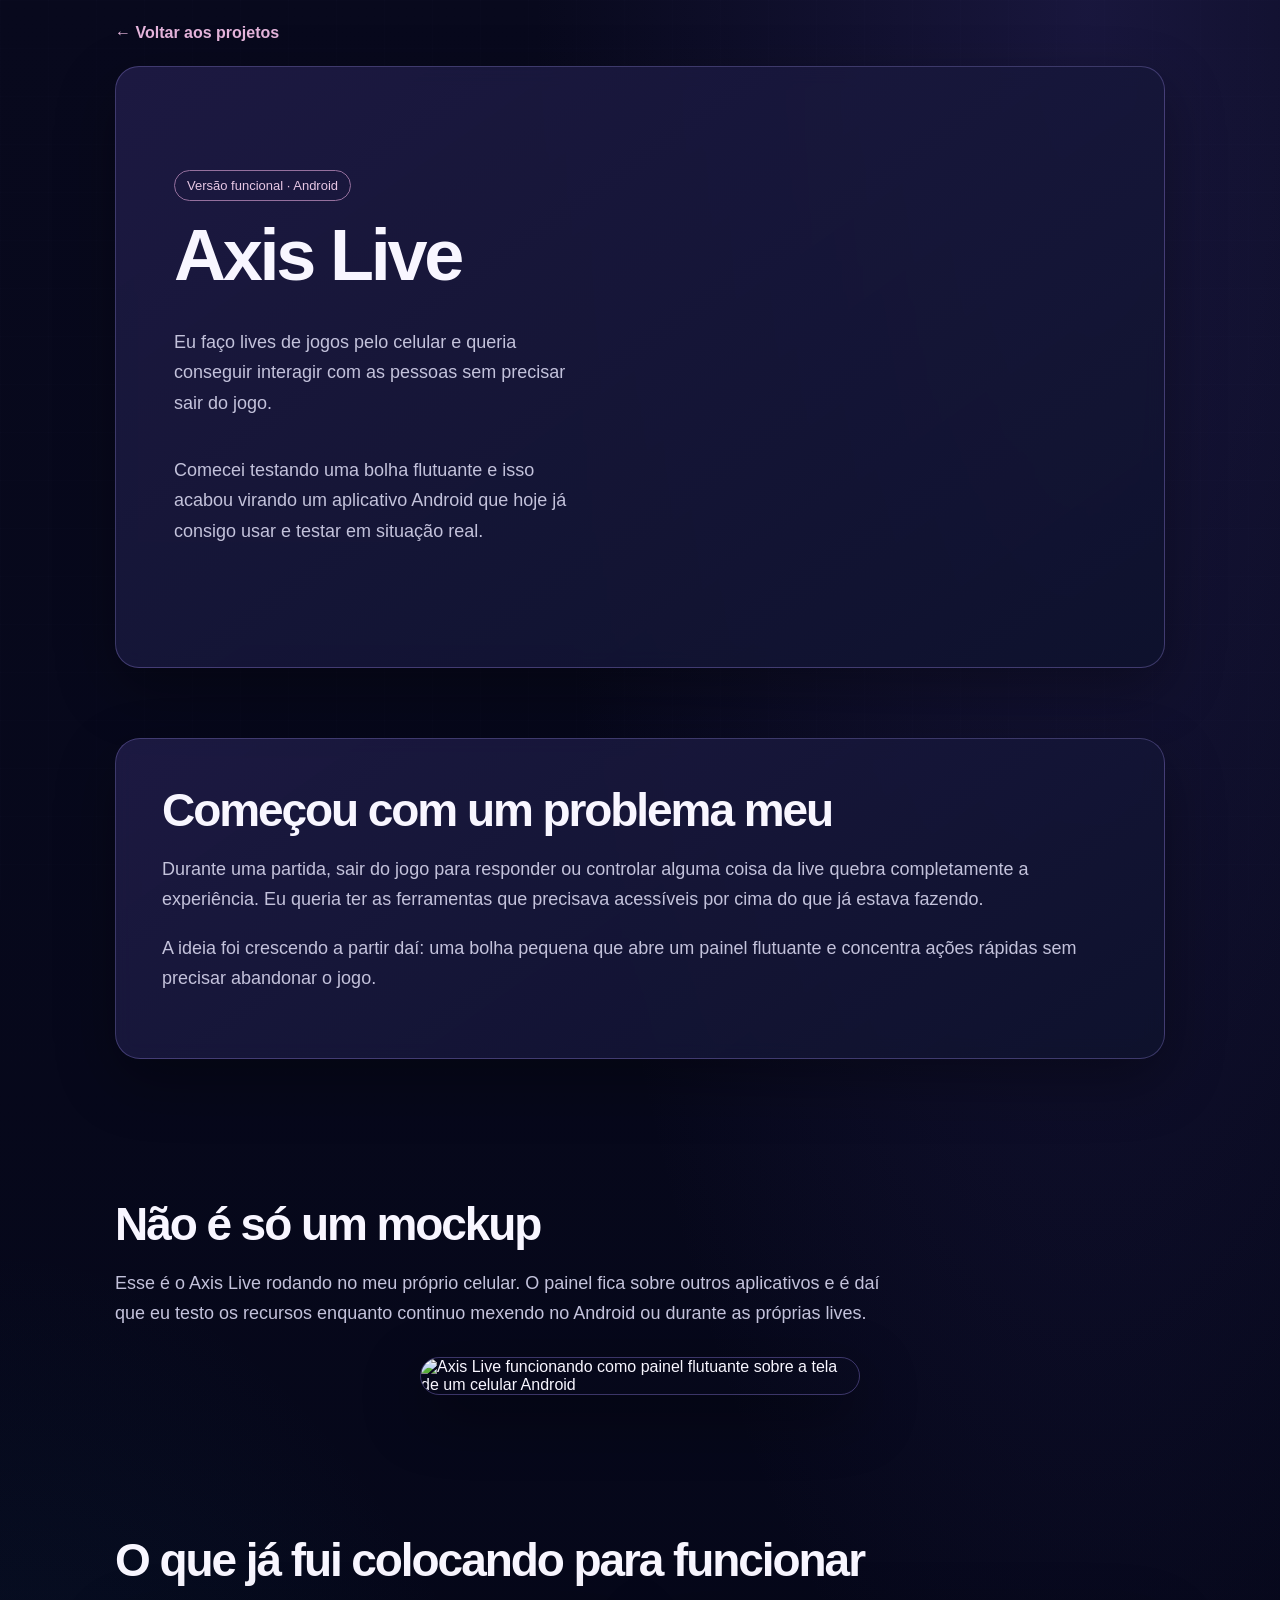
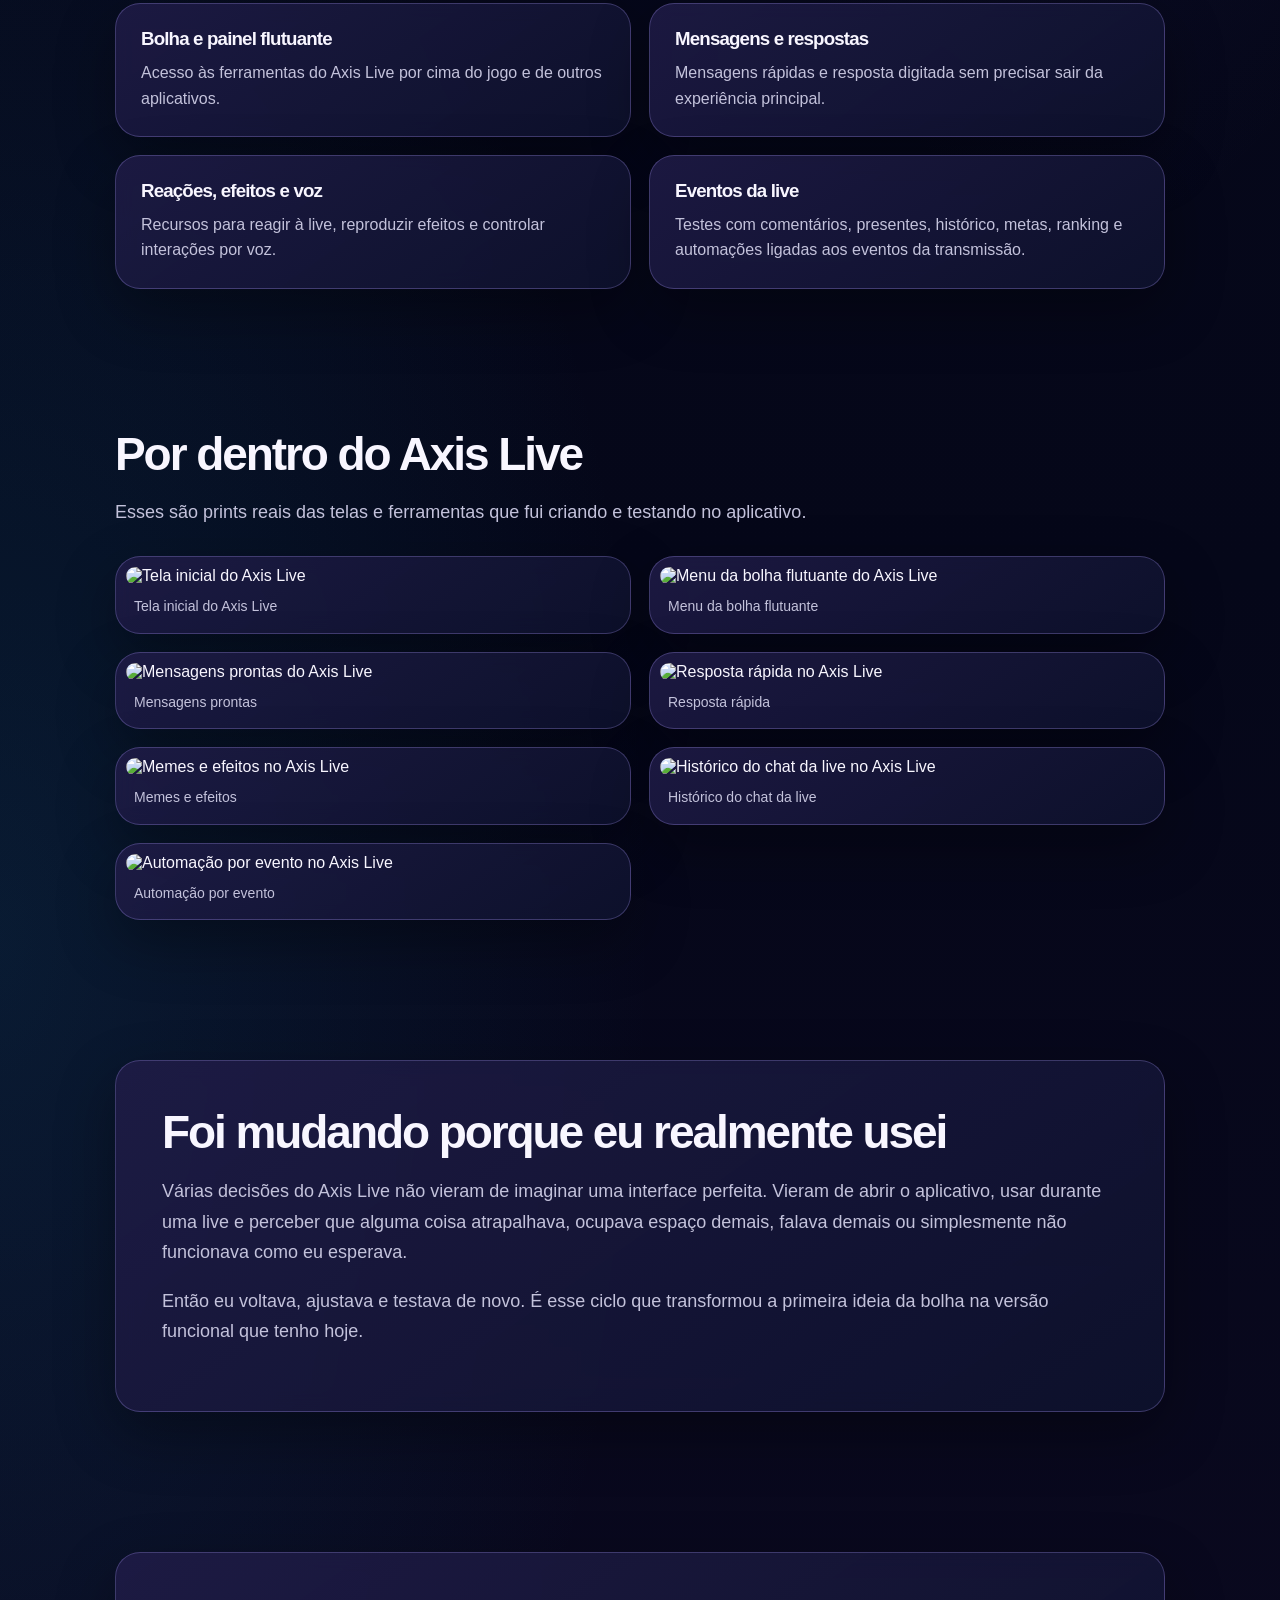
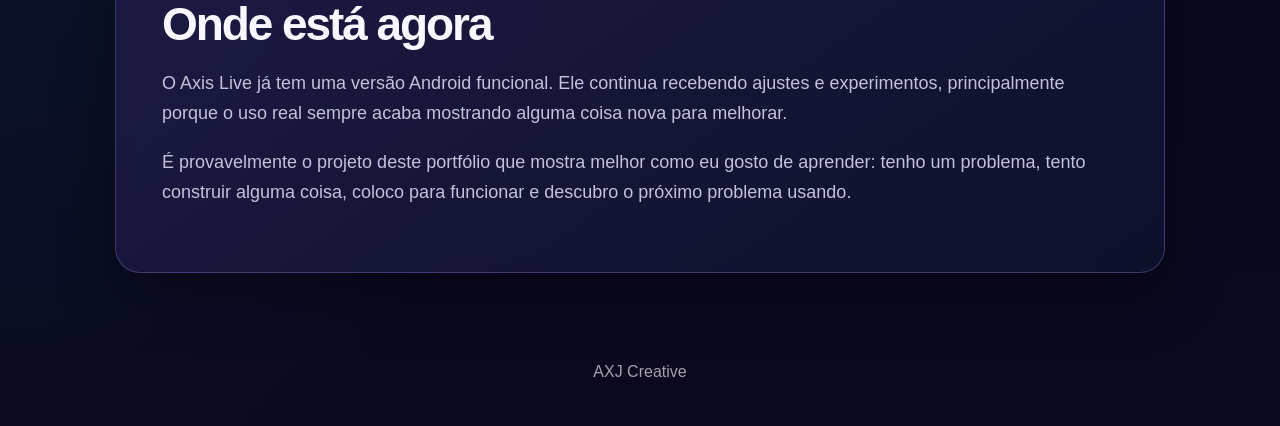
==== projetos/axis-live.html @ 14d9aae2 "Adicionar página interna de projeto com visual integrado ao portfólio" ====
<!doctype html>
<html lang="pt-BR"><head><meta charset="utf-8"><meta name="viewport" content="width=device-width,initial-scale=1">
<title>Axis Live | AXJ Creative</title>
<meta name="description" content="Case do Axis Live, aplicativo Android funcional criado e testado pela Ju durante suas próprias lives.">
<style>
:root{--bg:#0b0910;--card:rgba(74,64,79,.58);--line:rgba(151,128,160,.34);--accent:#d98ac8;--text:#fbf8ff;--muted:#c9c1cc}
*{box-sizing:border-box}html{scroll-behavior:smooth}body{margin:0;background:radial-gradient(circle at 10% 0,#6b537044,transparent 28%),radial-gradient(circle at 90% 45%,#51465f33,transparent 30%),var(--bg);color:var(--text);font-family:Arial,sans-serif}
.wrap{width:min(1050px,calc(100% - 28px));margin:auto}.back{display:inline-block;margin:24px 0;color:#e5b5dc;text-decoration:none;font-weight:700}.glass{background:linear-gradient(145deg,rgba(74,64,79,.58),rgba(34,29,39,.52));border:1px solid var(--line);border-radius:24px;backdrop-filter:blur(14px)}
.hero{display:grid;grid-template-columns:1fr 1fr;overflow:hidden}.hero-copy{padding:clamp(28px,5vw,58px);display:flex;flex-direction:column;justify-content:center}.hero-img{min-height:600px;background:url('https://axj.gmyll.com/assets/thumbaxi.png') center/cover no-repeat}.tag{width:max-content;border:1px solid #95709e;padding:7px 12px;border-radius:999px;color:#e7c7e5;font-size:13px}.hero h1{font-size:clamp(42px,7vw,72px);line-height:1;margin:18px 0}.hero p,.copy p{color:var(--muted);font-size:18px;line-height:1.7}.section{padding:70px 0}.section h2{font-size:clamp(30px,5vw,46px);margin:0 0 18px}.copy{padding:clamp(24px,5vw,46px)}.grid{display:grid;grid-template-columns:repeat(2,1fr);gap:18px}.mini{padding:25px}.mini h3{margin:0 0 10px}.mini p{margin:0;color:var(--muted);line-height:1.6}.proof{display:block;width:min(100%,440px);margin:28px auto 0;border-radius:22px;border:1px solid var(--line);box-shadow:0 20px 60px #0006}.gallery{display:grid;grid-template-columns:repeat(2,1fr);gap:18px;margin-top:28px}.shot{margin:0;overflow:hidden;padding:10px}.shot img{display:block;width:100%;height:auto;border-radius:16px}.shot figcaption{padding:12px 8px 6px;color:var(--muted);font-size:14px;line-height:1.4}.footer{text-align:center;color:#a99faa;padding:20px 0 45px}
@media(max-width:720px){.gallery{grid-template-columns:1fr}.hero{grid-template-columns:1fr}.hero-img{min-height:570px;order:-1;background-position:center top}.section{padding:48px 0}.grid{grid-template-columns:1fr}.hero-copy{padding:28px 23px}.hero p,.copy p{font-size:17px}}
</style><style>
/* AXJ Case pages — mesma linguagem visual do portfólio */
:root{--bg:#060819;--card:#151534e8;--line:#8c7cdb66;--accent:#b4a4ff;--vio:#8b8bff;--text:#f7f6ff;--muted:#c3c2db}
body{background:radial-gradient(ellipse at 85% 0%,#5144a93a,transparent 36%),radial-gradient(ellipse at 0% 70%,#146e9930,transparent 36%),linear-gradient(180deg,#08091d,#050719 60%,#0b0920);color:#f8f6ff;overflow-x:hidden}
body:before{content:"";position:fixed;inset:0;pointer-events:none;opacity:.17;background-image:linear-gradient(#b6b3ed13 1px,transparent 1px),linear-gradient(90deg,#b6b3ed13 1px,transparent 1px);background-size:48px 48px}
.glass{background:linear-gradient(145deg,#201c48d9,#0e122de8);border:1px solid #9687dd55;box-shadow:0 22px 60px #0005;backdrop-filter:blur(10px)}
h1,h2,h3{letter-spacing:-.045em;line-height:1.1}
h1{font-size:clamp(43px,7vw,85px)}
h2{font-size:clamp(30px,4.5vw,54px)}
a{transition:color .2s,transform .2s,border-color .2s}
a:hover{color:#9bdfff}
section{scroll-margin-top:85px}
.section{position:relative}
.section>.glass,.section .glass{border-radius:25px}
img{max-width:100%;height:auto}
@media(hover:hover){.section .glass{transition:transform .3s ease,border-color .3s ease,box-shadow .3s ease}.section .glass:hover{border-color:#b0a1ff88;box-shadow:0 22px 60px #6550c125}}
@media(max-width:760px){.section>.glass,.section .glass{border-radius:20px}h1{font-size:clamp(40px,11vw,60px)}}
@media(prefers-reduced-motion:reduce){*,*:before,*:after{animation:none!important;transition:none!important;scroll-behavior:auto!important}}
</style></head><body><main class="wrap">
<a class="back" href="../index.html#projetos">← Voltar aos projetos</a>
<section class="hero glass"><div class="hero-copy"><span class="tag">Versão funcional · Android</span><h1>Axis Live</h1><p>Eu faço lives de jogos pelo celular e queria conseguir interagir com as pessoas sem precisar sair do jogo.</p><p>Comecei testando uma bolha flutuante e isso acabou virando um aplicativo Android que hoje já consigo usar e testar em situação real.</p></div><div class="hero-img"></div></section>
<section class="section"><div class="copy glass"><h2>Começou com um problema meu</h2><p>Durante uma partida, sair do jogo para responder ou controlar alguma coisa da live quebra completamente a experiência. Eu queria ter as ferramentas que precisava acessíveis por cima do que já estava fazendo.</p><p>A ideia foi crescendo a partir daí: uma bolha pequena que abre um painel flutuante e concentra ações rápidas sem precisar abandonar o jogo.</p></div></section>
<section class="section"><h2>Não é só um mockup</h2><p style="color:var(--muted);font-size:18px;line-height:1.7;max-width:780px">Esse é o Axis Live rodando no meu próprio celular. O painel fica sobre outros aplicativos e é daí que eu testo os recursos enquanto continuo mexendo no Android ou durante as próprias lives.</p><img class="proof" src="https://axj.gmyll.com/assets/livebolha.png" alt="Axis Live funcionando como painel flutuante sobre a tela de um celular Android"></section>
<section class="section"><h2>O que já fui colocando para funcionar</h2><div class="grid">
<div class="mini glass"><h3>Bolha e painel flutuante</h3><p>Acesso às ferramentas do Axis Live por cima do jogo e de outros aplicativos.</p></div>
<div class="mini glass"><h3>Mensagens e respostas</h3><p>Mensagens rápidas e resposta digitada sem precisar sair da experiência principal.</p></div>
<div class="mini glass"><h3>Reações, efeitos e voz</h3><p>Recursos para reagir à live, reproduzir efeitos e controlar interações por voz.</p></div>
<div class="mini glass"><h3>Eventos da live</h3><p>Testes com comentários, presentes, histórico, metas, ranking e automações ligadas aos eventos da transmissão.</p></div>
</div></section>
<section class="section"><h2>Por dentro do Axis Live</h2><p style="color:var(--muted);font-size:18px;line-height:1.7;max-width:780px">Esses são prints reais das telas e ferramentas que fui criando e testando no aplicativo.</p><div class="gallery">
<figure class="shot glass"><img src="https://axj.gmyll.com/assets/telainiciallive.png" alt="Tela inicial do Axis Live"><figcaption>Tela inicial do Axis Live</figcaption></figure>
<figure class="shot glass"><img src="https://axj.gmyll.com/assets/menubolha.png" alt="Menu da bolha flutuante do Axis Live"><figcaption>Menu da bolha flutuante</figcaption></figure>
<figure class="shot glass"><img src="https://axj.gmyll.com/assets/mensagempronta.png" alt="Mensagens prontas do Axis Live"><figcaption>Mensagens prontas</figcaption></figure>
<figure class="shot glass"><img src="https://axj.gmyll.com/assets/respostarapida.png" alt="Resposta rápida no Axis Live"><figcaption>Resposta rápida</figcaption></figure>
<figure class="shot glass"><img src="https://axj.gmyll.com/assets/memesefeitos.png" alt="Memes e efeitos no Axis Live"><figcaption>Memes e efeitos</figcaption></figure>
<figure class="shot glass"><img src="https://axj.gmyll.com/assets/históricochatlive.png" alt="Histórico do chat da live no Axis Live"><figcaption>Histórico do chat da live</figcaption></figure>
<figure class="shot glass"><img src="https://axj.gmyll.com/assets/automacaoevento.png" alt="Automação por evento no Axis Live"><figcaption>Automação por evento</figcaption></figure>
</div></section>
<section class="section"><div class="copy glass"><h2>Foi mudando porque eu realmente usei</h2><p>Várias decisões do Axis Live não vieram de imaginar uma interface perfeita. Vieram de abrir o aplicativo, usar durante uma live e perceber que alguma coisa atrapalhava, ocupava espaço demais, falava demais ou simplesmente não funcionava como eu esperava.</p><p>Então eu voltava, ajustava e testava de novo. É esse ciclo que transformou a primeira ideia da bolha na versão funcional que tenho hoje.</p></div></section>
<section class="section"><div class="copy glass"><h2>Onde está agora</h2><p>O Axis Live já tem uma versão Android funcional. Ele continua recebendo ajustes e experimentos, principalmente porque o uso real sempre acaba mostrando alguma coisa nova para melhorar.</p><p>É provavelmente o projeto deste portfólio que mostra melhor como eu gosto de aprender: tenho um problema, tento construir alguma coisa, coloco para funcionar e descubro o próximo problema usando.</p></div></section>
<div class="footer">AXJ Creative</div></main></body></html>
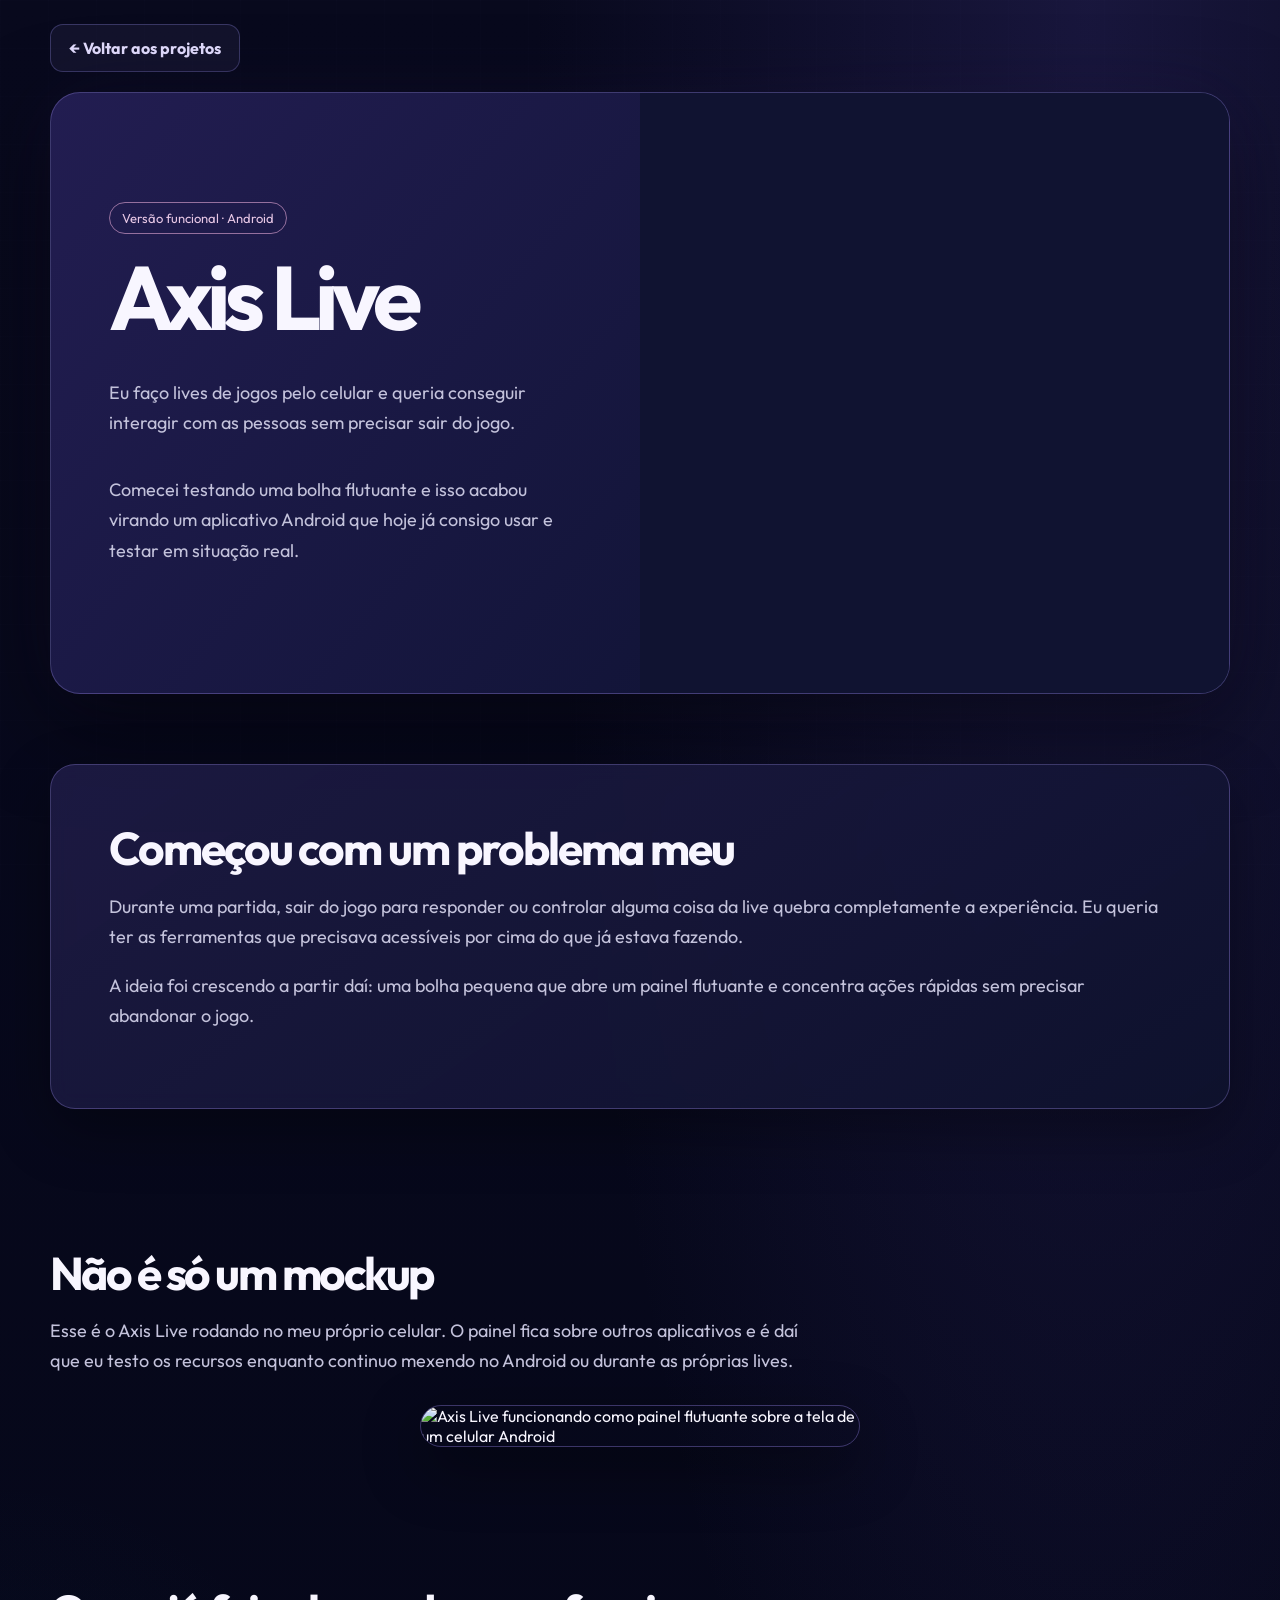
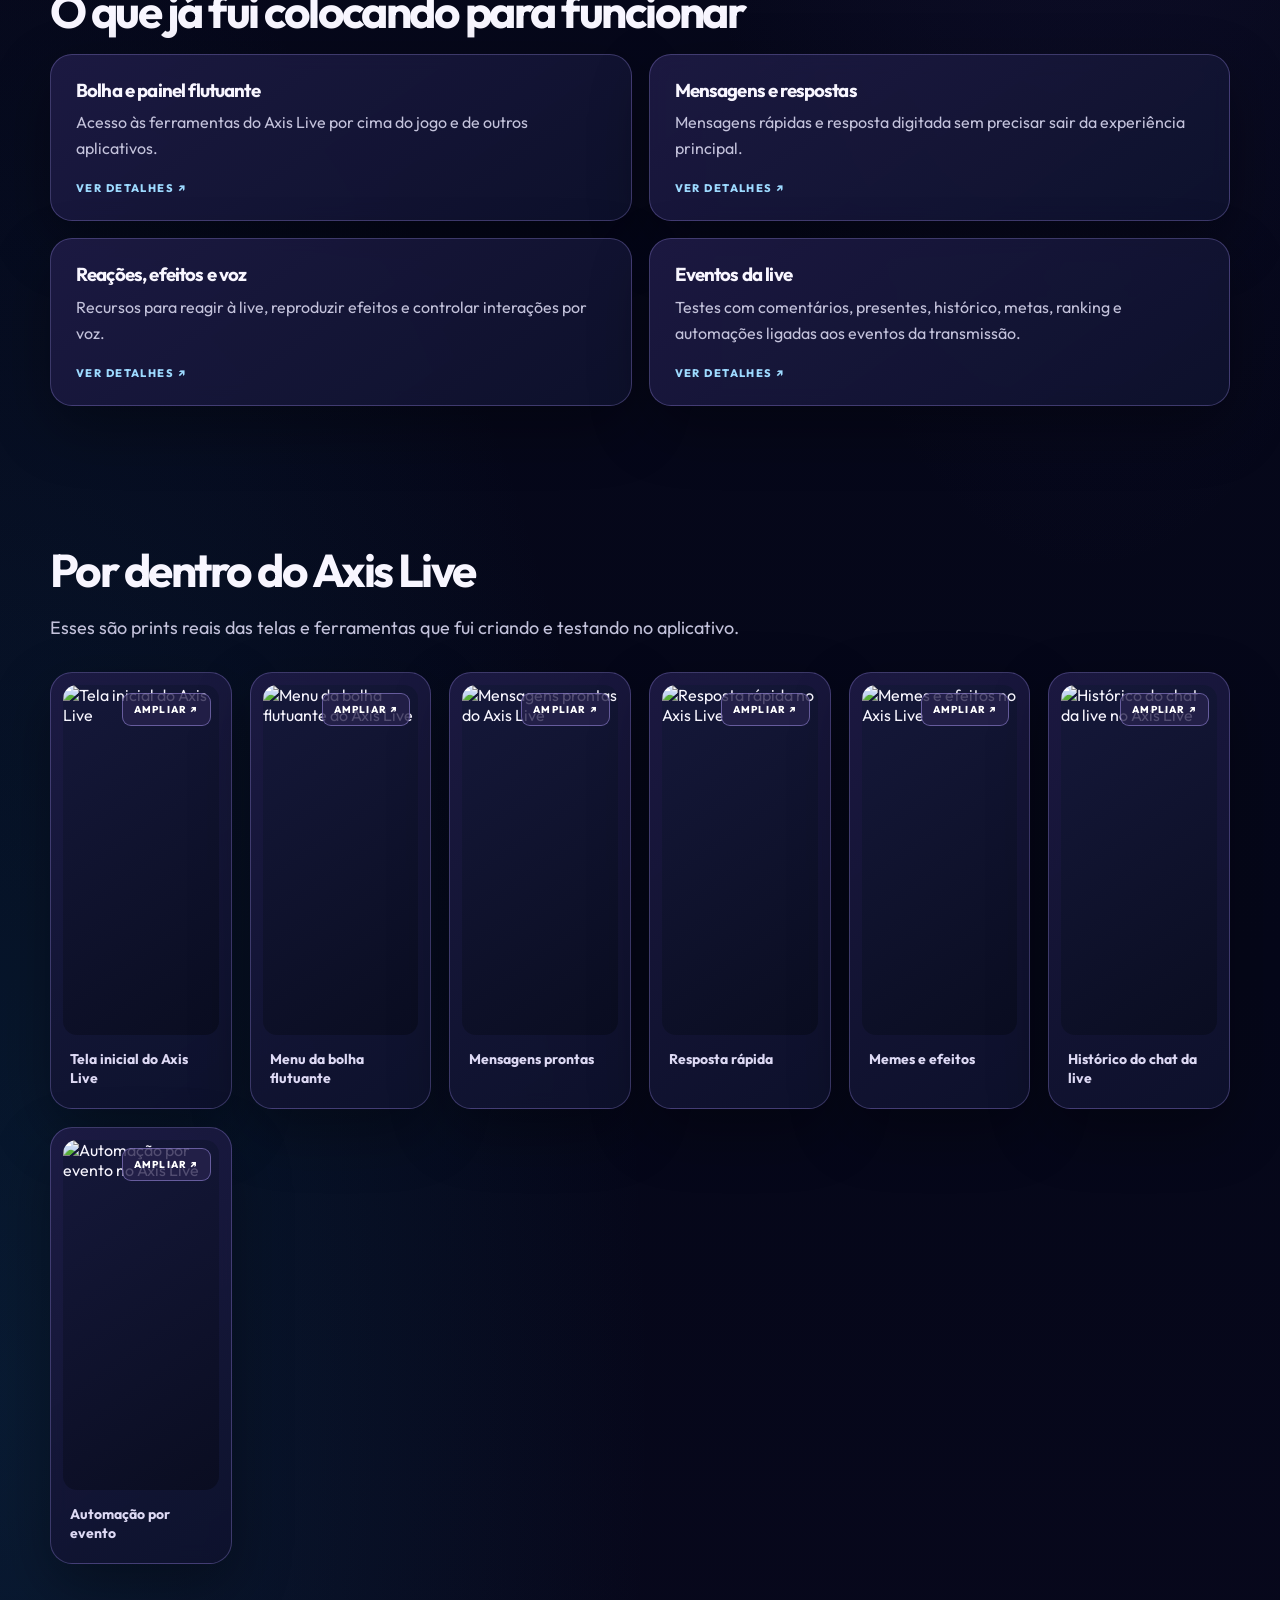
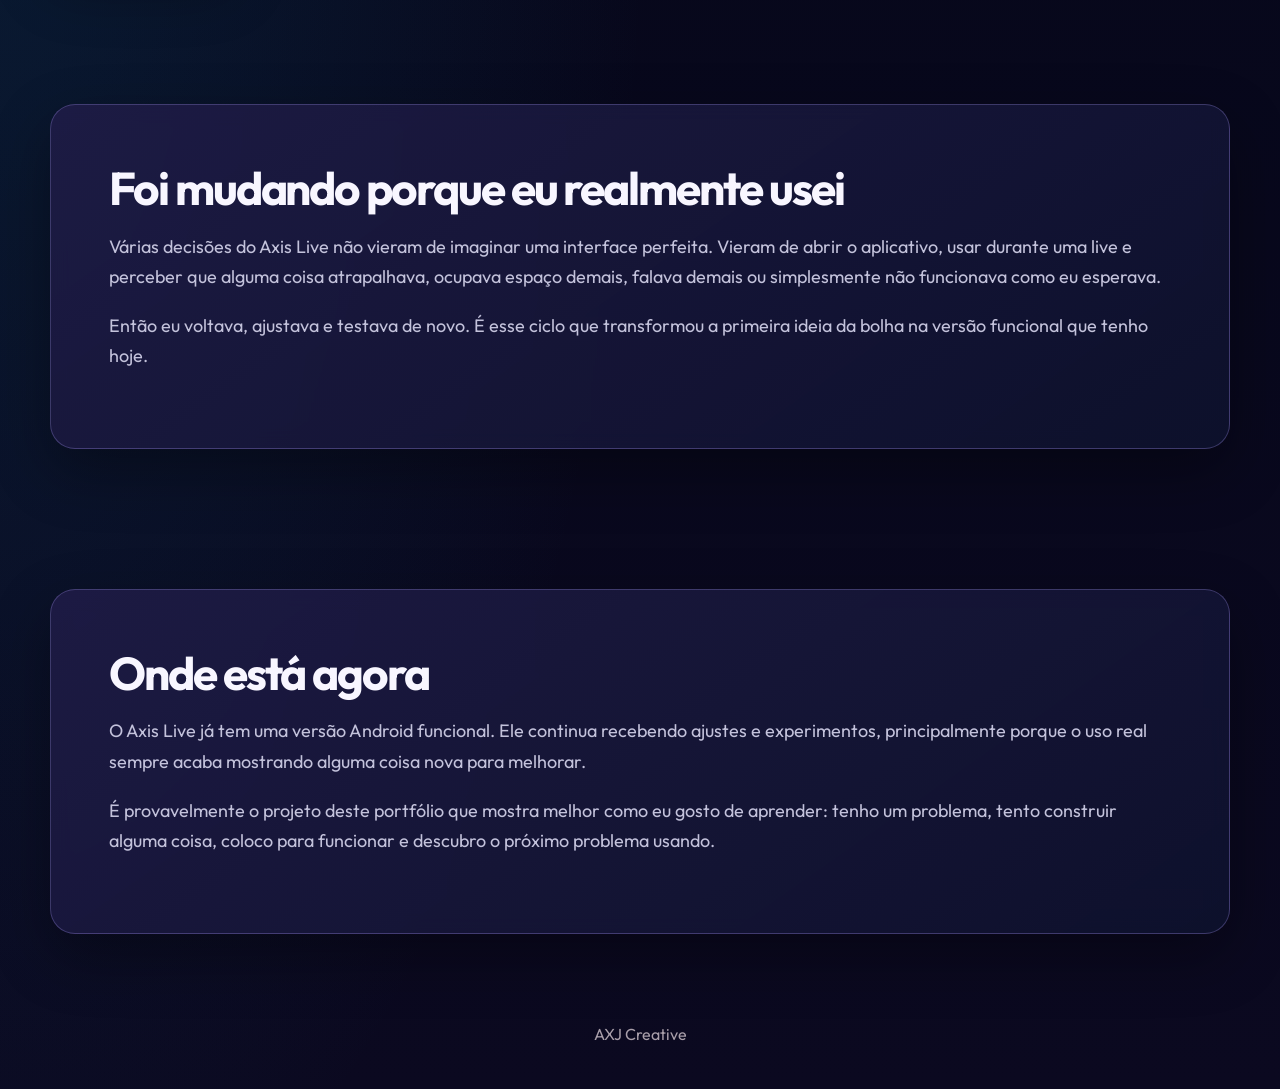
==== commit 91d7a7a0: "Galeria interativa com zoom, navegação por swipe e cards detalhados" ====
--- a/projetos/axis-live.html
+++ b/projetos/axis-live.html
@@ -26,6 +26,54 @@
 @media(hover:hover){.section .glass{transition:transform .3s ease,border-color .3s ease,box-shadow .3s ease}.section .glass:hover{border-color:#b0a1ff88;box-shadow:0 22px 60px #6550c125}}
 @media(max-width:760px){.section>.glass,.section .glass{border-radius:20px}h1{font-size:clamp(40px,11vw,60px)}}
 @media(prefers-reduced-motion:reduce){*,*:before,*:after{animation:none!important;transition:none!important;scroll-behavior:auto!important}}
+</style><link rel="preconnect" href="https://fonts.googleapis.com"><link rel="preconnect" href="https://fonts.gstatic.com" crossorigin><link href="https://fonts.googleapis.com/css2?family=Outfit:wght@400;500;600;700;800&display=swap" rel="stylesheet"><style>
+/* AXJ case experience — galeria cinematográfica e painéis exploráveis */
+body{font-family:Outfit,system-ui,sans-serif}
+.wrap{width:min(1180px,calc(100% - 32px))}
+.back{display:inline-flex;align-items:center;gap:10px;margin:24px 0 20px;padding:13px 18px;background:#a39bff12;border:1px solid #a39bff44;border-radius:13px;color:#e3ddff;text-decoration:none;font-weight:700}
+.back:hover{transform:translateX(-4px);color:#fff}
+.hero{border-radius:30px;overflow:hidden;box-shadow:0 30px 90px #0008,0 0 70px #6b54d015;background:linear-gradient(130deg,#221d51,#0a102c)}
+.hero h1{font-size:clamp(48px,7.5vw,90px);letter-spacing:-.065em;line-height:1}
+.hero-copy{position:relative;z-index:1}
+.hero-img{background-size:contain!important;background-position:center!important;background-repeat:no-repeat!important;background-color:#101331!important}
+.section{padding:70px 0}
+.section>h2{letter-spacing:-.055em;line-height:1.06}
+.copy{padding:clamp(28px,5vw,58px);border-radius:26px}
+.grid{gap:17px}
+.mini,.eco{position:relative;overflow:hidden;border-radius:22px!important;cursor:pointer;transition:transform .3s ease,border-color .3s ease,box-shadow .3s ease}
+.mini:hover,.eco:hover{transform:translateY(-5px);border-color:#b3a1ff!important;box-shadow:0 22px 55px #5a4fc42a}
+.mini:after,.eco:after{content:"VER DETALHES  ↗";display:block;margin-top:20px;font-size:11px;letter-spacing:.13em;font-weight:800;color:#9ddaff}
+.mini:focus-visible,.eco:focus-visible,.shot:focus-visible,.proof:focus-visible,.screen:focus-visible{outline:3px solid #9bdfff;outline-offset:4px}
+.gallery{display:grid;grid-template-columns:repeat(auto-fit,minmax(180px,1fr));gap:18px}
+.shot{position:relative;margin:0!important;padding:12px!important;overflow:hidden;cursor:zoom-in;border-radius:22px!important;transition:transform .35s ease,border-color .3s,box-shadow .3s}
+.shot:hover{transform:translateY(-7px);border-color:#b4a3ff!important;box-shadow:0 25px 55px #0007}
+.shot img{display:block;width:100%;height:clamp(230px,30vw,350px);object-fit:contain;background:linear-gradient(145deg,#15183a,#0a0d21);border-radius:14px;transition:transform .4s}
+.shot:hover img{transform:scale(1.035)}
+.shot figcaption{font-size:14px;font-weight:700;color:#ddd9f4;padding:15px 7px 7px}
+.shot:before{content:"AMPLIAR  ↗";position:absolute;z-index:2;right:20px;top:20px;font-size:10px;font-weight:800;letter-spacing:.12em;color:white;background:#28224dcb;border:1px solid #b4a3ff77;padding:9px 11px;border-radius:9px}
+.proof,.screen{cursor:zoom-in;max-width:100%;object-fit:contain;transition:filter .3s,transform .3s}
+.proof:hover,.screen:hover{filter:brightness(1.12)}
+.axj-viewer{position:fixed;inset:0;z-index:9999;background:#030515f2;backdrop-filter:blur(22px);display:none;align-items:center;justify-content:center;padding:70px 70px 80px}
+.axj-viewer.open{display:flex;animation:viewerIn .25s ease}
+.axj-viewer img{max-width:100%;max-height:calc(100dvh - 160px);object-fit:contain;border-radius:12px;box-shadow:0 20px 70px #000a}
+.axj-viewer .viewer-title{position:absolute;bottom:23px;left:80px;right:80px;text-align:center;color:#eeeaff;font-size:15px;font-weight:700}
+.axj-viewer button{position:absolute;border:1px solid #a69be577;background:#29244be8;color:white;border-radius:14px;min-width:44px;height:46px;font-size:24px;cursor:pointer}
+.axj-viewer button:hover{background:#4d4087}
+.viewer-close{right:22px;top:20px}.viewer-prev{left:18px;top:50%}.viewer-next{right:18px;top:50%}
+.viewer-count{position:absolute;top:32px;left:25px;color:#a7dfff;font-size:12px;letter-spacing:.16em;font-weight:800}
+.axj-info-modal{position:fixed;inset:0;z-index:9998;background:#030515d9;backdrop-filter:blur(18px);display:none;align-items:center;justify-content:center;padding:18px}
+.axj-info-modal.open{display:flex}
+.axj-info-panel{position:relative;width:min(620px,100%);padding:clamp(28px,5vw,55px);border:1px solid #ab9aee88;border-radius:28px;background:radial-gradient(circle at 100% 0%,#7258d43b,transparent 55%),linear-gradient(145deg,#211c49,#0a102b);box-shadow:0 40px 90px #000a}
+.axj-info-panel h2{font-size:clamp(30px,5vw,47px);margin:15px 40px 20px 0}
+.axj-info-panel p{font-size:18px;line-height:1.75;color:#d9d6ec}
+.axj-info-panel .eyebrow{font-size:11px;letter-spacing:.18em;color:#a5e0ff;font-weight:800}
+.axj-info-panel button{position:absolute;top:16px;right:16px;background:#32295f;color:white;border:1px solid #a79ae3;border-radius:50%;width:42px;height:42px;font-size:25px;cursor:pointer}
+.axj-progress{position:fixed;top:0;left:0;width:0;height:3px;z-index:9997;background:linear-gradient(90deg,#8478ff,#9ee6ff);box-shadow:0 0 12px #9bdfff}
+.axj-reveal{opacity:0;transform:translateY(25px);transition:opacity .65s ease,transform .65s ease}
+.axj-reveal.visible{opacity:1;transform:none}
+@keyframes viewerIn{from{opacity:0}to{opacity:1}}
+@media(max-width:760px){.wrap{width:calc(100% - 24px)}.section{padding:55px 0}.hero{border-radius:22px}.hero-img{min-height:260px!important;background-size:contain!important}.gallery{grid-template-columns:repeat(2,minmax(0,1fr));gap:10px}.shot{padding:8px!important;border-radius:16px!important}.shot img{height:220px}.shot figcaption{font-size:12px;padding:12px 5px 5px}.shot:before{top:13px;right:13px;font-size:9px;padding:7px}.axj-viewer{padding:65px 12px 90px}.axj-viewer img{max-height:calc(100dvh - 190px)}.viewer-prev{left:10px;top:auto;bottom:19px}.viewer-next{right:10px;top:auto;bottom:19px}.axj-viewer .viewer-title{bottom:30px;left:65px;right:65px;font-size:12px}.viewer-count{top:32px;left:15px}.axj-info-panel{border-radius:22px}}
+@media(prefers-reduced-motion:reduce){.axj-reveal{opacity:1;transform:none}.axj-viewer.open{animation:none}}
 </style></head><body><main class="wrap">
 <a class="back" href="../index.html#projetos">← Voltar aos projetos</a>
 <section class="hero glass"><div class="hero-copy"><span class="tag">Versão funcional · Android</span><h1>Axis Live</h1><p>Eu faço lives de jogos pelo celular e queria conseguir interagir com as pessoas sem precisar sair do jogo.</p><p>Comecei testando uma bolha flutuante e isso acabou virando um aplicativo Android que hoje já consigo usar e testar em situação real.</p></div><div class="hero-img"></div></section>
@@ -48,4 +96,25 @@
 </div></section>
 <section class="section"><div class="copy glass"><h2>Foi mudando porque eu realmente usei</h2><p>Várias decisões do Axis Live não vieram de imaginar uma interface perfeita. Vieram de abrir o aplicativo, usar durante uma live e perceber que alguma coisa atrapalhava, ocupava espaço demais, falava demais ou simplesmente não funcionava como eu esperava.</p><p>Então eu voltava, ajustava e testava de novo. É esse ciclo que transformou a primeira ideia da bolha na versão funcional que tenho hoje.</p></div></section>
 <section class="section"><div class="copy glass"><h2>Onde está agora</h2><p>O Axis Live já tem uma versão Android funcional. Ele continua recebendo ajustes e experimentos, principalmente porque o uso real sempre acaba mostrando alguma coisa nova para melhorar.</p><p>É provavelmente o projeto deste portfólio que mostra melhor como eu gosto de aprender: tenho um problema, tento construir alguma coisa, coloco para funcionar e descubro o próximo problema usando.</p></div></section>
-<div class="footer">AXJ Creative</div></main></body></html>+<div class="footer">AXJ Creative</div></main><script>
+(()=>{'use strict';
+const all=[...document.querySelectorAll('.gallery .shot img,.proof,.screen')];
+const viewer=document.createElement('div');viewer.className='axj-viewer';viewer.setAttribute('role','dialog');viewer.setAttribute('aria-modal','true');viewer.setAttribute('aria-label','Visualizador de imagens do projeto');viewer.innerHTML='<span class="viewer-count"></span><button class="viewer-close" type="button" aria-label="Fechar imagem">×</button><button class="viewer-prev" type="button" aria-label="Imagem anterior">‹</button><img alt=""><button class="viewer-next" type="button" aria-label="Próxima imagem">›</button><div class="viewer-title"></div>';document.body.appendChild(viewer);
+let current=0,focusBack=null,locked=false;const img=viewer.querySelector('img');
+function lock(){if(!locked){document.body.style.overflow='hidden';locked=true}}
+function unlock(){document.body.style.overflow='';locked=false}
+function show(i){current=(i+all.length)%all.length;const el=all[current];img.src=el.currentSrc||el.src;img.alt=el.alt||'';viewer.querySelector('.viewer-title').textContent=el.closest('figure')?.querySelector('figcaption')?.textContent||el.alt||'Imagem do projeto';viewer.querySelector('.viewer-count').textContent=String(current+1).padStart(2,'0')+' / '+String(all.length).padStart(2,'0')}
+function open(i){focusBack=document.activeElement;show(i);viewer.classList.add('open');lock();viewer.querySelector('.viewer-close').focus()}
+function close(){viewer.classList.remove('open');unlock();focusBack?.focus()}
+all.forEach((el,i)=>{const target=el.closest('.shot')||el;target.tabIndex=0;target.setAttribute('role','button');target.setAttribute('aria-label','Ampliar: '+(el.alt||'imagem'));target.addEventListener('click',()=>open(i));target.addEventListener('keydown',e=>{if(e.key==='Enter'||e.key===' '){e.preventDefault();open(i)}})});
+viewer.querySelector('.viewer-close').onclick=close;viewer.querySelector('.viewer-prev').onclick=()=>show(current-1);viewer.querySelector('.viewer-next').onclick=()=>show(current+1);viewer.addEventListener('click',e=>{if(e.target===viewer)close()});
+let touchStart=0;viewer.addEventListener('touchstart',e=>{touchStart=e.changedTouches[0].clientX},{passive:true});viewer.addEventListener('touchend',e=>{const d=e.changedTouches[0].clientX-touchStart;if(Math.abs(d)>55)show(current+(d<0?1:-1))},{passive:true});
+const cards=[...document.querySelectorAll('.mini,.eco')];const info=document.createElement('div');info.className='axj-info-modal';info.setAttribute('role','dialog');info.setAttribute('aria-modal','true');info.innerHTML='<div class="axj-info-panel"><button type="button" aria-label="Fechar detalhes">×</button><div class="eyebrow">POR DENTRO DO PROJETO</div><h2 id="infoTitle"></h2><div id="infoText"></div></div>';document.body.appendChild(info);
+function closeInfo(){info.classList.remove('open');unlock();focusBack?.focus()}
+cards.forEach(card=>{card.tabIndex=0;card.setAttribute('role','button');const activate=()=>{focusBack=document.activeElement;info.querySelector('#infoTitle').textContent=card.querySelector('h3,strong')?.textContent||'Detalhes';const clone=card.cloneNode(true);clone.querySelector('h3,strong')?.remove();info.querySelector('#infoText').replaceChildren(...[...clone.childNodes].map(n=>n.cloneNode(true)));info.classList.add('open');lock();info.querySelector('button').focus()};card.addEventListener('click',activate);card.addEventListener('keydown',e=>{if(e.key==='Enter'||e.key===' '){e.preventDefault();activate()}})});
+info.querySelector('button').onclick=closeInfo;info.addEventListener('click',e=>{if(e.target===info)closeInfo()});
+document.addEventListener('keydown',e=>{if(e.key==='Escape'){if(viewer.classList.contains('open'))close();else if(info.classList.contains('open'))closeInfo()}else if(viewer.classList.contains('open')){if(e.key==='ArrowLeft')show(current-1);if(e.key==='ArrowRight')show(current+1);if(e.key==='Tab'){const buttons=[...viewer.querySelectorAll('button')];const index=buttons.indexOf(document.activeElement);if(index>=0){e.preventDefault();buttons[(index+(e.shiftKey?-1:1)+buttons.length)%buttons.length].focus()}}}else if(info.classList.contains('open')&&e.key==='Tab'){e.preventDefault();info.querySelector('button').focus()}});
+const bar=document.createElement('div');bar.className='axj-progress';document.body.appendChild(bar);let raf=false;function progress(){const h=document.documentElement.scrollHeight-innerHeight;bar.style.width=(h>0?Math.min(100,scrollY/h*100):0)+'%';raf=false}addEventListener('scroll',()=>{if(!raf){raf=true;requestAnimationFrame(progress)}},{passive:true});addEventListener('resize',progress);progress();
+if('IntersectionObserver'in window&&!matchMedia('(prefers-reduced-motion:reduce)').matches){const observer=new IntersectionObserver(entries=>entries.forEach(e=>{if(e.isIntersecting){e.target.classList.add('visible');observer.unobserve(e.target)}}),{threshold:.05,rootMargin:'0px 0px 50px 0px'});document.querySelectorAll('.section').forEach(s=>{s.classList.add('axj-reveal');observer.observe(s)})}
+})();
+</script></body></html>
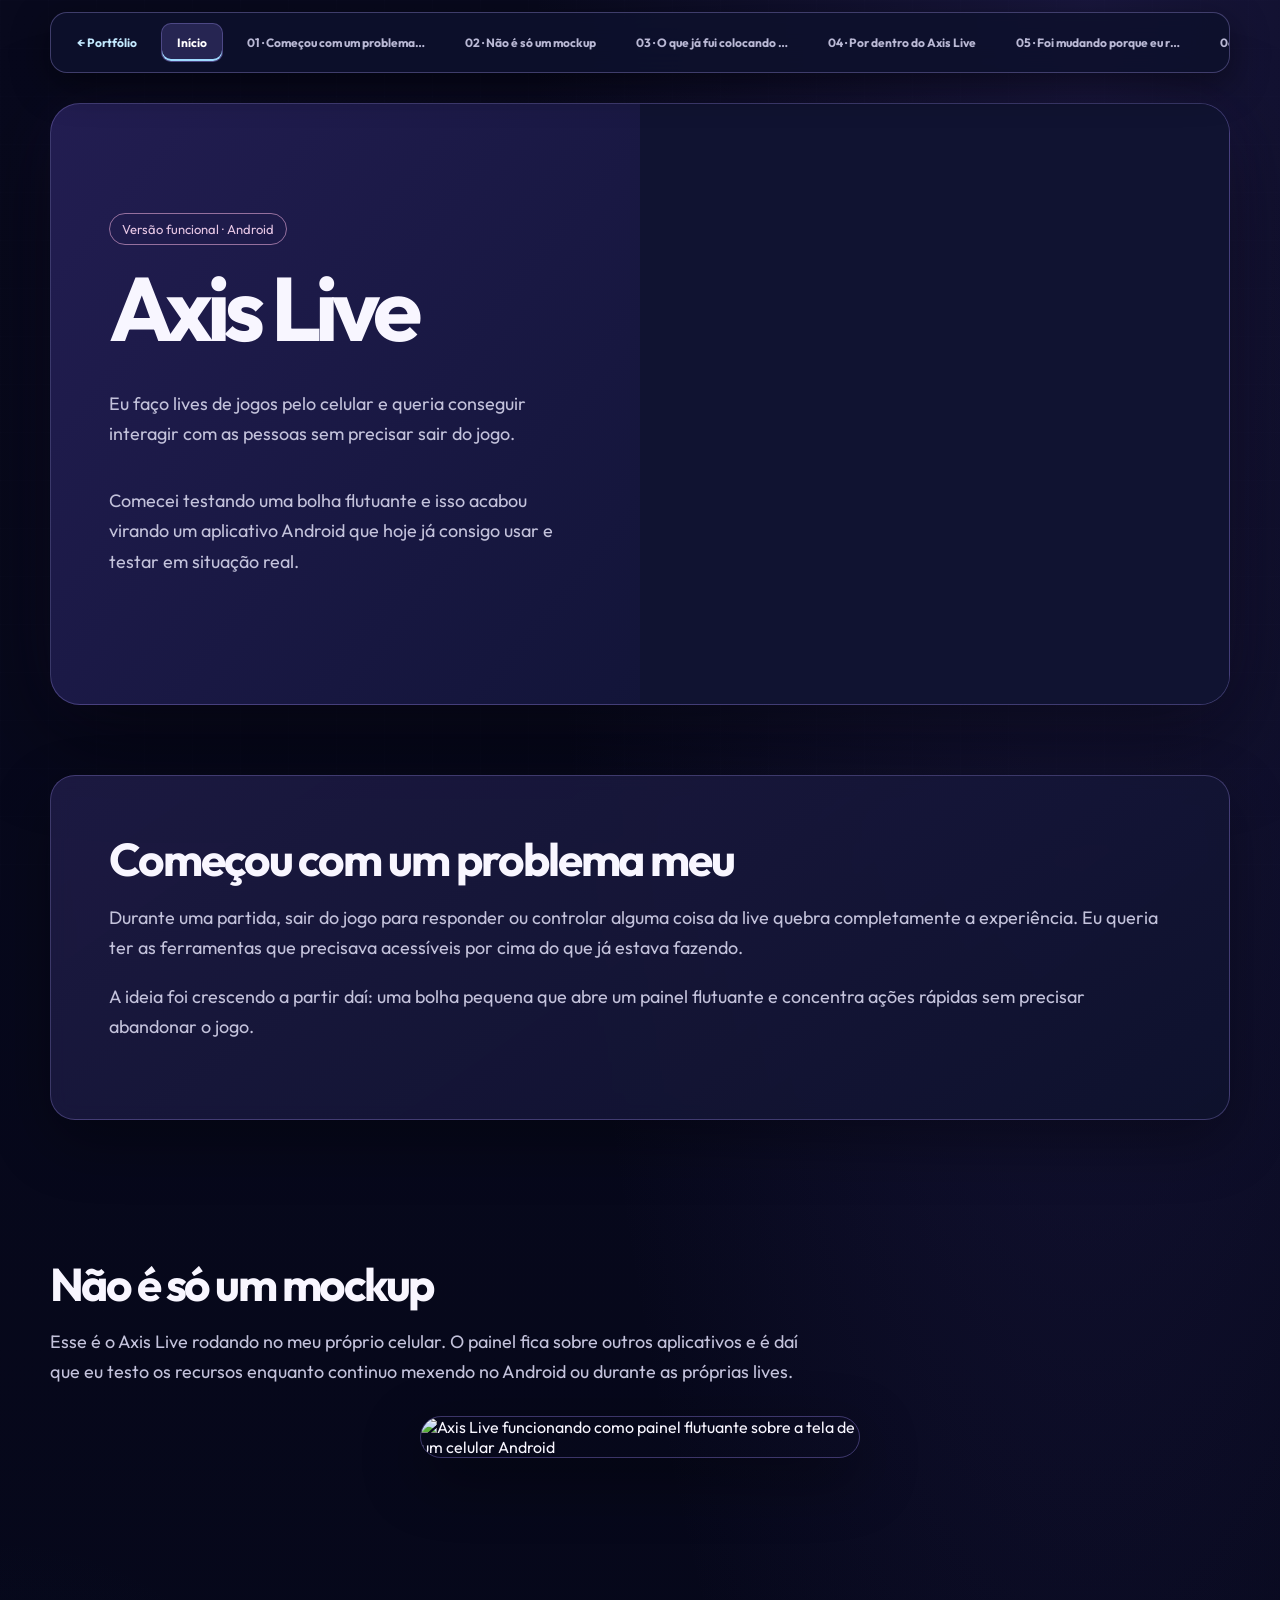
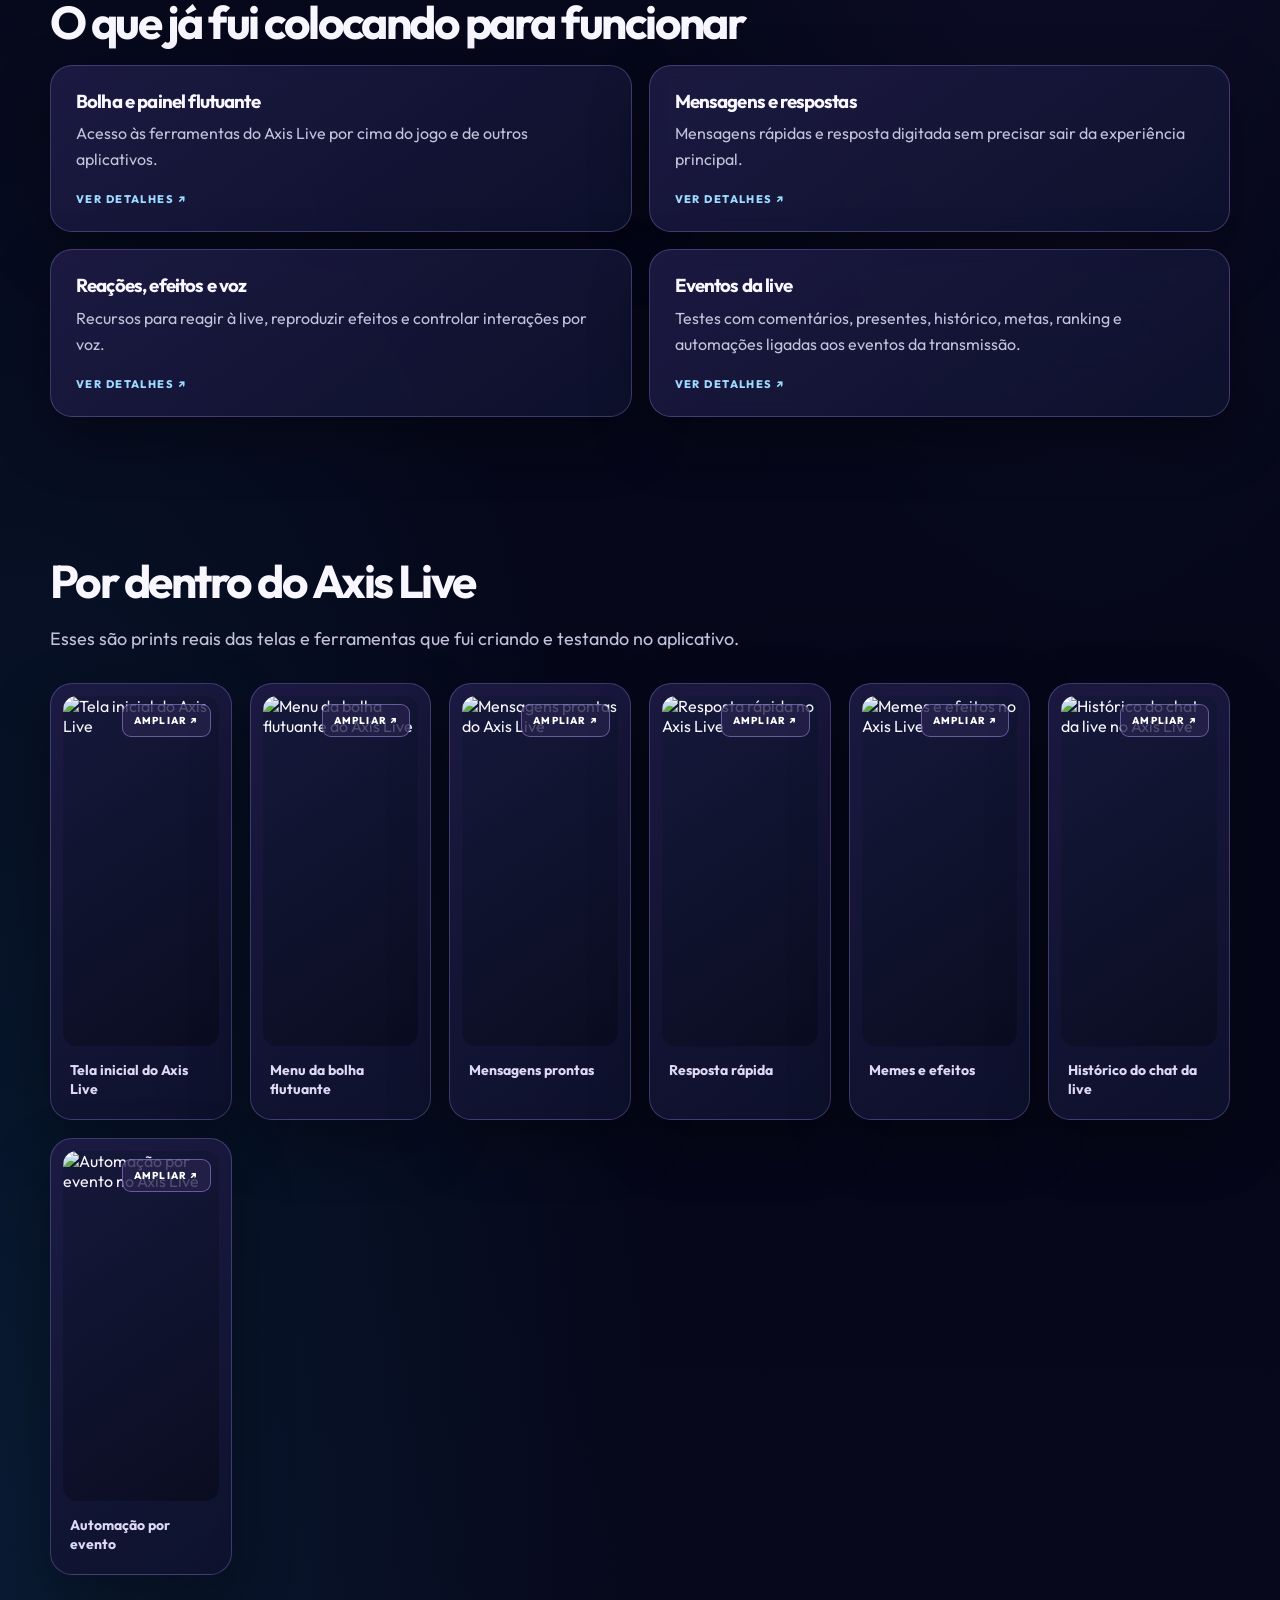
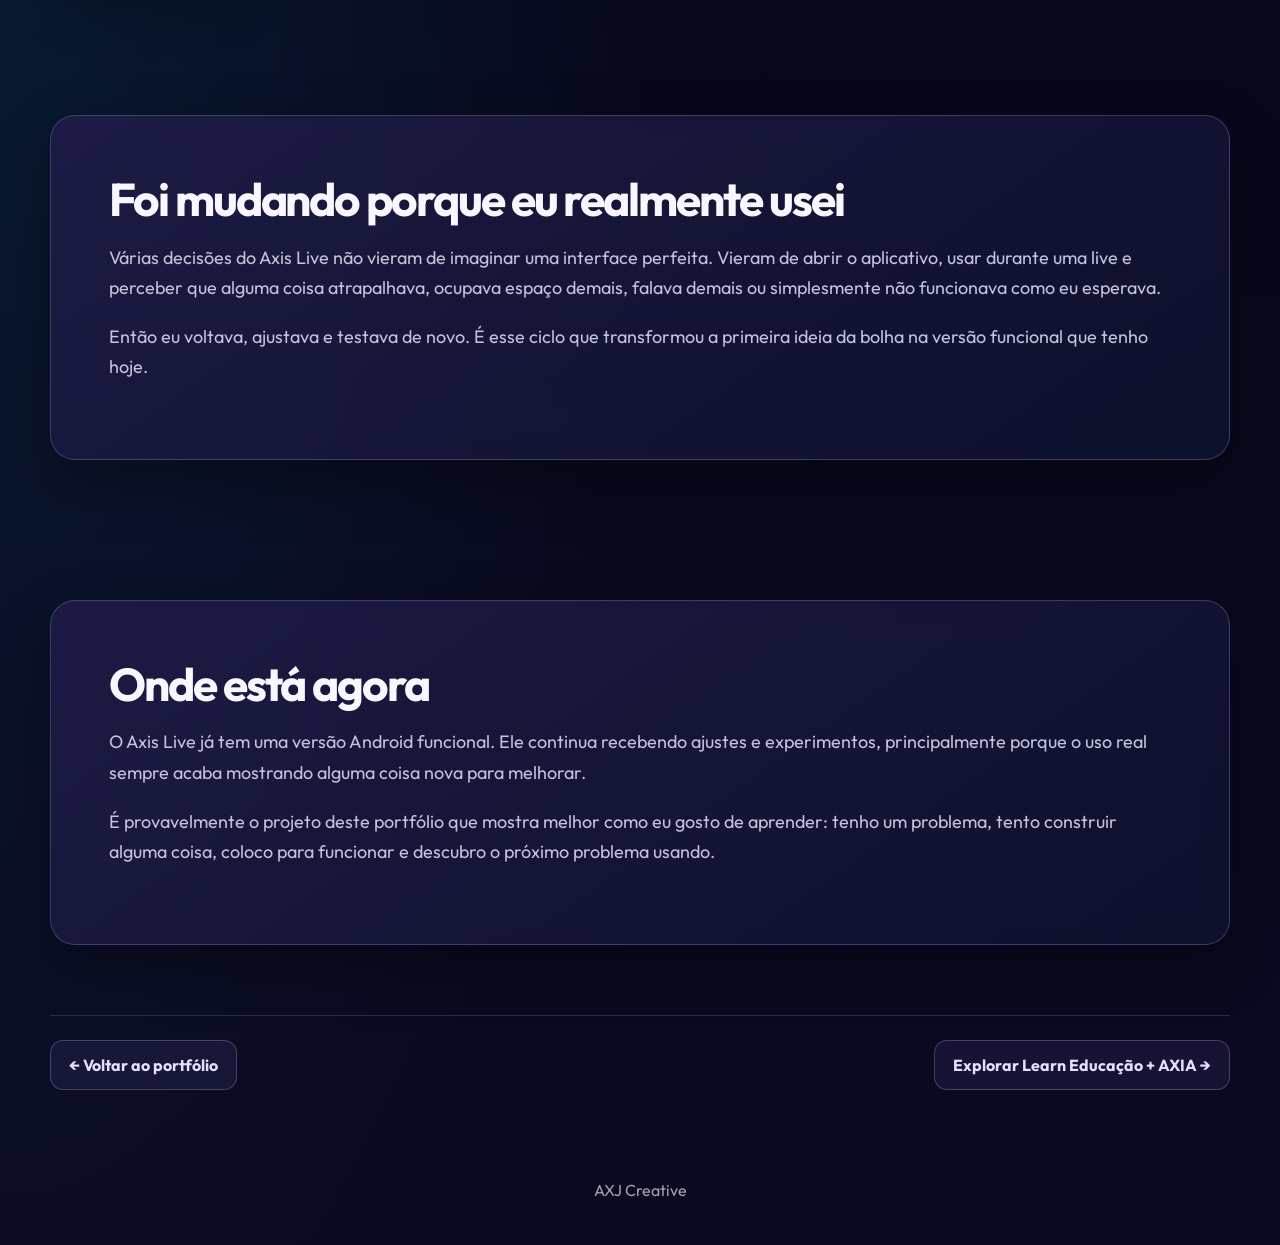
==== commit d71ac672: "Restaurar navegação de capítulos e exploração entre projetos" ====
--- a/projetos/axis-live.html
+++ b/projetos/axis-live.html
@@ -74,18 +74,34 @@
 @keyframes viewerIn{from{opacity:0}to{opacity:1}}
 @media(max-width:760px){.wrap{width:calc(100% - 24px)}.section{padding:55px 0}.hero{border-radius:22px}.hero-img{min-height:260px!important;background-size:contain!important}.gallery{grid-template-columns:repeat(2,minmax(0,1fr));gap:10px}.shot{padding:8px!important;border-radius:16px!important}.shot img{height:220px}.shot figcaption{font-size:12px;padding:12px 5px 5px}.shot:before{top:13px;right:13px;font-size:9px;padding:7px}.axj-viewer{padding:65px 12px 90px}.axj-viewer img{max-height:calc(100dvh - 190px)}.viewer-prev{left:10px;top:auto;bottom:19px}.viewer-next{right:10px;top:auto;bottom:19px}.axj-viewer .viewer-title{bottom:30px;left:65px;right:65px;font-size:12px}.viewer-count{top:32px;left:15px}.axj-info-panel{border-radius:22px}}
 @media(prefers-reduced-motion:reduce){.axj-reveal{opacity:1;transform:none}.axj-viewer.open{animation:none}}
-</style></head><body><main class="wrap">
-<a class="back" href="../index.html#projetos">← Voltar aos projetos</a>
-<section class="hero glass"><div class="hero-copy"><span class="tag">Versão funcional · Android</span><h1>Axis Live</h1><p>Eu faço lives de jogos pelo celular e queria conseguir interagir com as pessoas sem precisar sair do jogo.</p><p>Comecei testando uma bolha flutuante e isso acabou virando um aplicativo Android que hoje já consigo usar e testar em situação real.</p></div><div class="hero-img"></div></section>
-<section class="section"><div class="copy glass"><h2>Começou com um problema meu</h2><p>Durante uma partida, sair do jogo para responder ou controlar alguma coisa da live quebra completamente a experiência. Eu queria ter as ferramentas que precisava acessíveis por cima do que já estava fazendo.</p><p>A ideia foi crescendo a partir daí: uma bolha pequena que abre um painel flutuante e concentra ações rápidas sem precisar abandonar o jogo.</p></div></section>
-<section class="section"><h2>Não é só um mockup</h2><p style="color:var(--muted);font-size:18px;line-height:1.7;max-width:780px">Esse é o Axis Live rodando no meu próprio celular. O painel fica sobre outros aplicativos e é daí que eu testo os recursos enquanto continuo mexendo no Android ou durante as próprias lives.</p><img class="proof" src="https://axj.gmyll.com/assets/livebolha.png" alt="Axis Live funcionando como painel flutuante sobre a tela de um celular Android"></section>
-<section class="section"><h2>O que já fui colocando para funcionar</h2><div class="grid">
+</style><style>
+/* Project navigation — chapter-based case study */
+.case-nav{position:sticky;top:10px;z-index:40;display:flex;align-items:center;gap:8px;padding:10px;margin:12px 0 30px;overflow-x:auto;scrollbar-width:none;background:#0e112de8;border:1px solid #8c82cb66;border-radius:17px;backdrop-filter:blur(18px);box-shadow:0 12px 38px #0007}
+.case-nav::-webkit-scrollbar{display:none}
+.case-nav a{white-space:nowrap;flex-shrink:0;text-decoration:none;font-size:12px;font-weight:700;color:#b9b8d4;padding:11px 15px;border-radius:10px;border:1px solid transparent;transition:background .2s,color .2s}
+.case-nav a:hover,.case-nav a.active{color:#fff;background:#7362c344;border-color:#9d8fe955}
+.case-nav a.active{box-shadow:inset 0 -2px #9fdaff}
+.case-nav .case-home{color:#c3e9ff;margin-right:auto}
+.case-section-num{font-size:11px;letter-spacing:.16em;font-weight:800;color:#8bdcff;display:block;margin-bottom:12px}
+.case-bottom-nav{display:flex;justify-content:space-between;align-items:center;gap:12px;padding:24px 0 70px;border-top:1px solid #8c82cb44}
+.case-bottom-nav a{color:#e4dfff;text-decoration:none;padding:14px 18px;border:1px solid #a395d455;border-radius:13px;background:#8b7bea18;font-weight:700}
+.case-bottom-nav a:hover{background:#8b7bea33}
+.case-hero-label{display:block;font-size:11px;font-weight:800;letter-spacing:.18em;color:#9ddfff;margin-bottom:12px}
+.case-hero-meta{display:flex;flex-wrap:wrap;gap:9px;margin-top:24px}
+.case-hero-meta span{font-size:11px;padding:9px 12px;border:1px solid #b1a1ff55;border-radius:99px;color:#d8d0ff}
+@media(max-width:760px){.case-nav{top:6px;margin:10px -2px 20px;padding:7px;border-radius:13px}.case-nav a{padding:10px 12px;font-size:11px}.case-bottom-nav{flex-direction:column;align-items:stretch}.case-bottom-nav a{text-align:center}}
+</style></head><body><main class="wrap" id="topo">
+<nav class="case-nav" aria-label="Navegação do projeto"><a class="case-home" href="../index.html#projetos">← Portfólio</a><a href="#topo" class="active">Início</a><a href="#capitulo-1">01 · Começou com um problema…</a><a href="#capitulo-2">02 · Não é só um mockup</a><a href="#capitulo-3">03 · O que já fui colocando …</a><a href="#capitulo-4">04 · Por dentro do Axis Live</a><a href="#capitulo-5">05 · Foi mudando porque eu r…</a><a href="#capitulo-6">06 · Onde está agora</a></nav>
+<section class="hero glass"><span style="display:none">Projeto</span><div class="hero-copy"><span class="tag">Versão funcional · Android</span><h1>Axis Live</h1><p>Eu faço lives de jogos pelo celular e queria conseguir interagir com as pessoas sem precisar sair do jogo.</p><p>Comecei testando uma bolha flutuante e isso acabou virando um aplicativo Android que hoje já consigo usar e testar em situação real.</p></div><div class="hero-img"></div></section>
+<section class="section" id="capitulo-1"><div class="copy glass"><h2>Começou com um problema meu</h2><p>Durante uma partida, sair do jogo para responder ou controlar alguma coisa da live quebra completamente a experiência. Eu queria ter as ferramentas que precisava acessíveis por cima do que já estava fazendo.</p><p>A ideia foi crescendo a partir daí: uma bolha pequena que abre um painel flutuante e concentra ações rápidas sem precisar abandonar o jogo.</p></div></section>
+<section class="section" id="capitulo-2"><h2>Não é só um mockup</h2><p style="color:var(--muted);font-size:18px;line-height:1.7;max-width:780px">Esse é o Axis Live rodando no meu próprio celular. O painel fica sobre outros aplicativos e é daí que eu testo os recursos enquanto continuo mexendo no Android ou durante as próprias lives.</p><img class="proof" src="https://axj.gmyll.com/assets/livebolha.png" alt="Axis Live funcionando como painel flutuante sobre a tela de um celular Android"></section>
+<section class="section" id="capitulo-3"><h2>O que já fui colocando para funcionar</h2><div class="grid">
 <div class="mini glass"><h3>Bolha e painel flutuante</h3><p>Acesso às ferramentas do Axis Live por cima do jogo e de outros aplicativos.</p></div>
 <div class="mini glass"><h3>Mensagens e respostas</h3><p>Mensagens rápidas e resposta digitada sem precisar sair da experiência principal.</p></div>
 <div class="mini glass"><h3>Reações, efeitos e voz</h3><p>Recursos para reagir à live, reproduzir efeitos e controlar interações por voz.</p></div>
 <div class="mini glass"><h3>Eventos da live</h3><p>Testes com comentários, presentes, histórico, metas, ranking e automações ligadas aos eventos da transmissão.</p></div>
 </div></section>
-<section class="section"><h2>Por dentro do Axis Live</h2><p style="color:var(--muted);font-size:18px;line-height:1.7;max-width:780px">Esses são prints reais das telas e ferramentas que fui criando e testando no aplicativo.</p><div class="gallery">
+<section class="section" id="capitulo-4"><h2>Por dentro do Axis Live</h2><p style="color:var(--muted);font-size:18px;line-height:1.7;max-width:780px">Esses são prints reais das telas e ferramentas que fui criando e testando no aplicativo.</p><div class="gallery">
 <figure class="shot glass"><img src="https://axj.gmyll.com/assets/telainiciallive.png" alt="Tela inicial do Axis Live"><figcaption>Tela inicial do Axis Live</figcaption></figure>
 <figure class="shot glass"><img src="https://axj.gmyll.com/assets/menubolha.png" alt="Menu da bolha flutuante do Axis Live"><figcaption>Menu da bolha flutuante</figcaption></figure>
 <figure class="shot glass"><img src="https://axj.gmyll.com/assets/mensagempronta.png" alt="Mensagens prontas do Axis Live"><figcaption>Mensagens prontas</figcaption></figure>
@@ -94,9 +110,9 @@
 <figure class="shot glass"><img src="https://axj.gmyll.com/assets/históricochatlive.png" alt="Histórico do chat da live no Axis Live"><figcaption>Histórico do chat da live</figcaption></figure>
 <figure class="shot glass"><img src="https://axj.gmyll.com/assets/automacaoevento.png" alt="Automação por evento no Axis Live"><figcaption>Automação por evento</figcaption></figure>
 </div></section>
-<section class="section"><div class="copy glass"><h2>Foi mudando porque eu realmente usei</h2><p>Várias decisões do Axis Live não vieram de imaginar uma interface perfeita. Vieram de abrir o aplicativo, usar durante uma live e perceber que alguma coisa atrapalhava, ocupava espaço demais, falava demais ou simplesmente não funcionava como eu esperava.</p><p>Então eu voltava, ajustava e testava de novo. É esse ciclo que transformou a primeira ideia da bolha na versão funcional que tenho hoje.</p></div></section>
-<section class="section"><div class="copy glass"><h2>Onde está agora</h2><p>O Axis Live já tem uma versão Android funcional. Ele continua recebendo ajustes e experimentos, principalmente porque o uso real sempre acaba mostrando alguma coisa nova para melhorar.</p><p>É provavelmente o projeto deste portfólio que mostra melhor como eu gosto de aprender: tenho um problema, tento construir alguma coisa, coloco para funcionar e descubro o próximo problema usando.</p></div></section>
-<div class="footer">AXJ Creative</div></main><script>
+<section class="section" id="capitulo-5"><div class="copy glass"><h2>Foi mudando porque eu realmente usei</h2><p>Várias decisões do Axis Live não vieram de imaginar uma interface perfeita. Vieram de abrir o aplicativo, usar durante uma live e perceber que alguma coisa atrapalhava, ocupava espaço demais, falava demais ou simplesmente não funcionava como eu esperava.</p><p>Então eu voltava, ajustava e testava de novo. É esse ciclo que transformou a primeira ideia da bolha na versão funcional que tenho hoje.</p></div></section>
+<section class="section" id="capitulo-6"><div class="copy glass"><h2>Onde está agora</h2><p>O Axis Live já tem uma versão Android funcional. Ele continua recebendo ajustes e experimentos, principalmente porque o uso real sempre acaba mostrando alguma coisa nova para melhorar.</p><p>É provavelmente o projeto deste portfólio que mostra melhor como eu gosto de aprender: tenho um problema, tento construir alguma coisa, coloco para funcionar e descubro o próximo problema usando.</p></div></section>
+<nav class="case-bottom-nav" aria-label="Próximos passos"><a href="../index.html#projetos">← Voltar ao portfólio</a><a href="learn-educacao.html">Explorar Learn Educação + AXIA →</a></nav><div class="footer">AXJ Creative</div></main><script>
 (()=>{'use strict';
 const all=[...document.querySelectorAll('.gallery .shot img,.proof,.screen')];
 const viewer=document.createElement('div');viewer.className='axj-viewer';viewer.setAttribute('role','dialog');viewer.setAttribute('aria-modal','true');viewer.setAttribute('aria-label','Visualizador de imagens do projeto');viewer.innerHTML='<span class="viewer-count"></span><button class="viewer-close" type="button" aria-label="Fechar imagem">×</button><button class="viewer-prev" type="button" aria-label="Imagem anterior">‹</button><img alt=""><button class="viewer-next" type="button" aria-label="Próxima imagem">›</button><div class="viewer-title"></div>';document.body.appendChild(viewer);
@@ -117,4 +133,4 @@
 const bar=document.createElement('div');bar.className='axj-progress';document.body.appendChild(bar);let raf=false;function progress(){const h=document.documentElement.scrollHeight-innerHeight;bar.style.width=(h>0?Math.min(100,scrollY/h*100):0)+'%';raf=false}addEventListener('scroll',()=>{if(!raf){raf=true;requestAnimationFrame(progress)}},{passive:true});addEventListener('resize',progress);progress();
 if('IntersectionObserver'in window&&!matchMedia('(prefers-reduced-motion:reduce)').matches){const observer=new IntersectionObserver(entries=>entries.forEach(e=>{if(e.isIntersecting){e.target.classList.add('visible');observer.unobserve(e.target)}}),{threshold:.05,rootMargin:'0px 0px 50px 0px'});document.querySelectorAll('.section').forEach(s=>{s.classList.add('axj-reveal');observer.observe(s)})}
 })();
-</script></body></html>+</script><script>(()=>{const links=[...document.querySelectorAll('.case-nav a[href^="#"]')];const sections=[document.querySelector('.hero'),...document.querySelectorAll('.section')];if('IntersectionObserver'in window){const obs=new IntersectionObserver(entries=>{entries.forEach(e=>{if(e.isIntersecting){const idx=sections.indexOf(e.target);links.forEach(a=>a.classList.toggle('active',a.getAttribute('href')===(idx===0?'#topo':'#capitulo-'+idx)))}})},{rootMargin:'-22% 0px -62% 0px'});sections.forEach(s=>obs.observe(s))}links.forEach(a=>a.addEventListener('click',()=>a.scrollIntoView({block:'nearest',inline:'center',behavior:'smooth'})))})();</script></body></html>
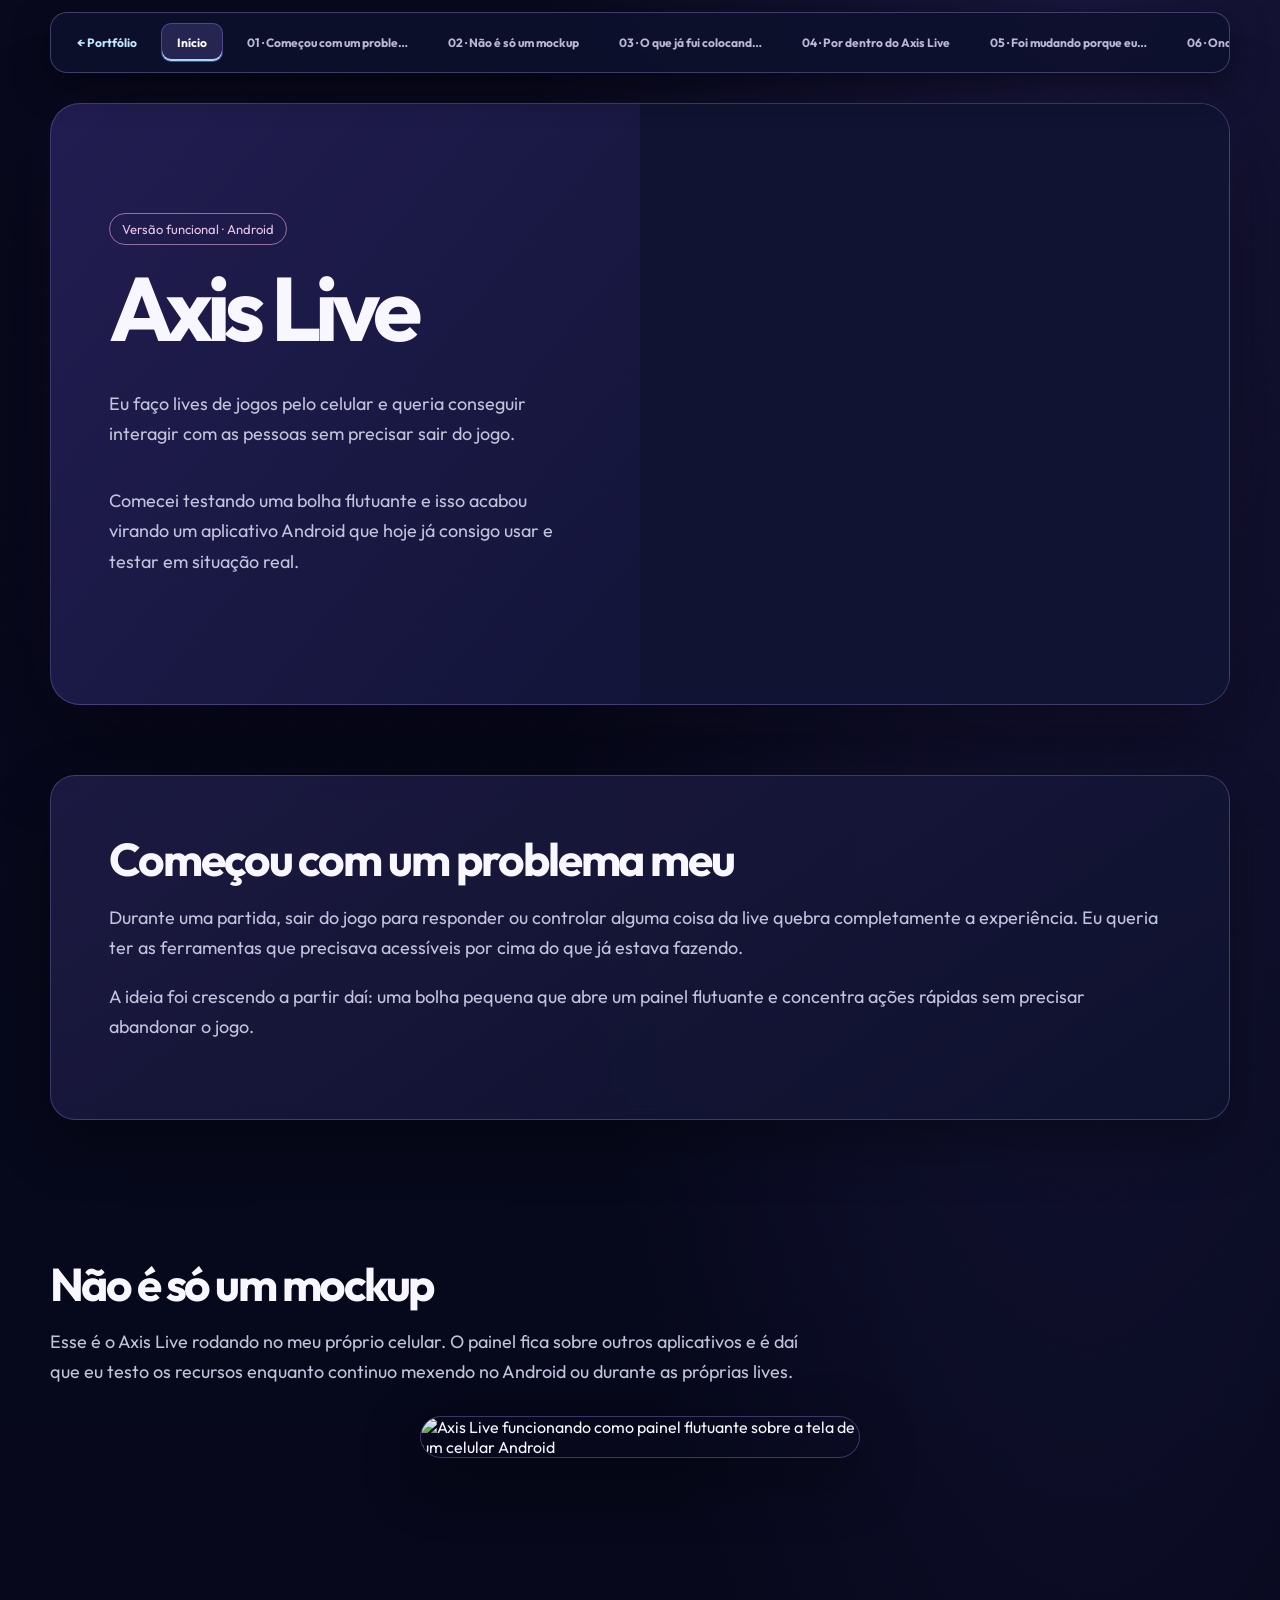
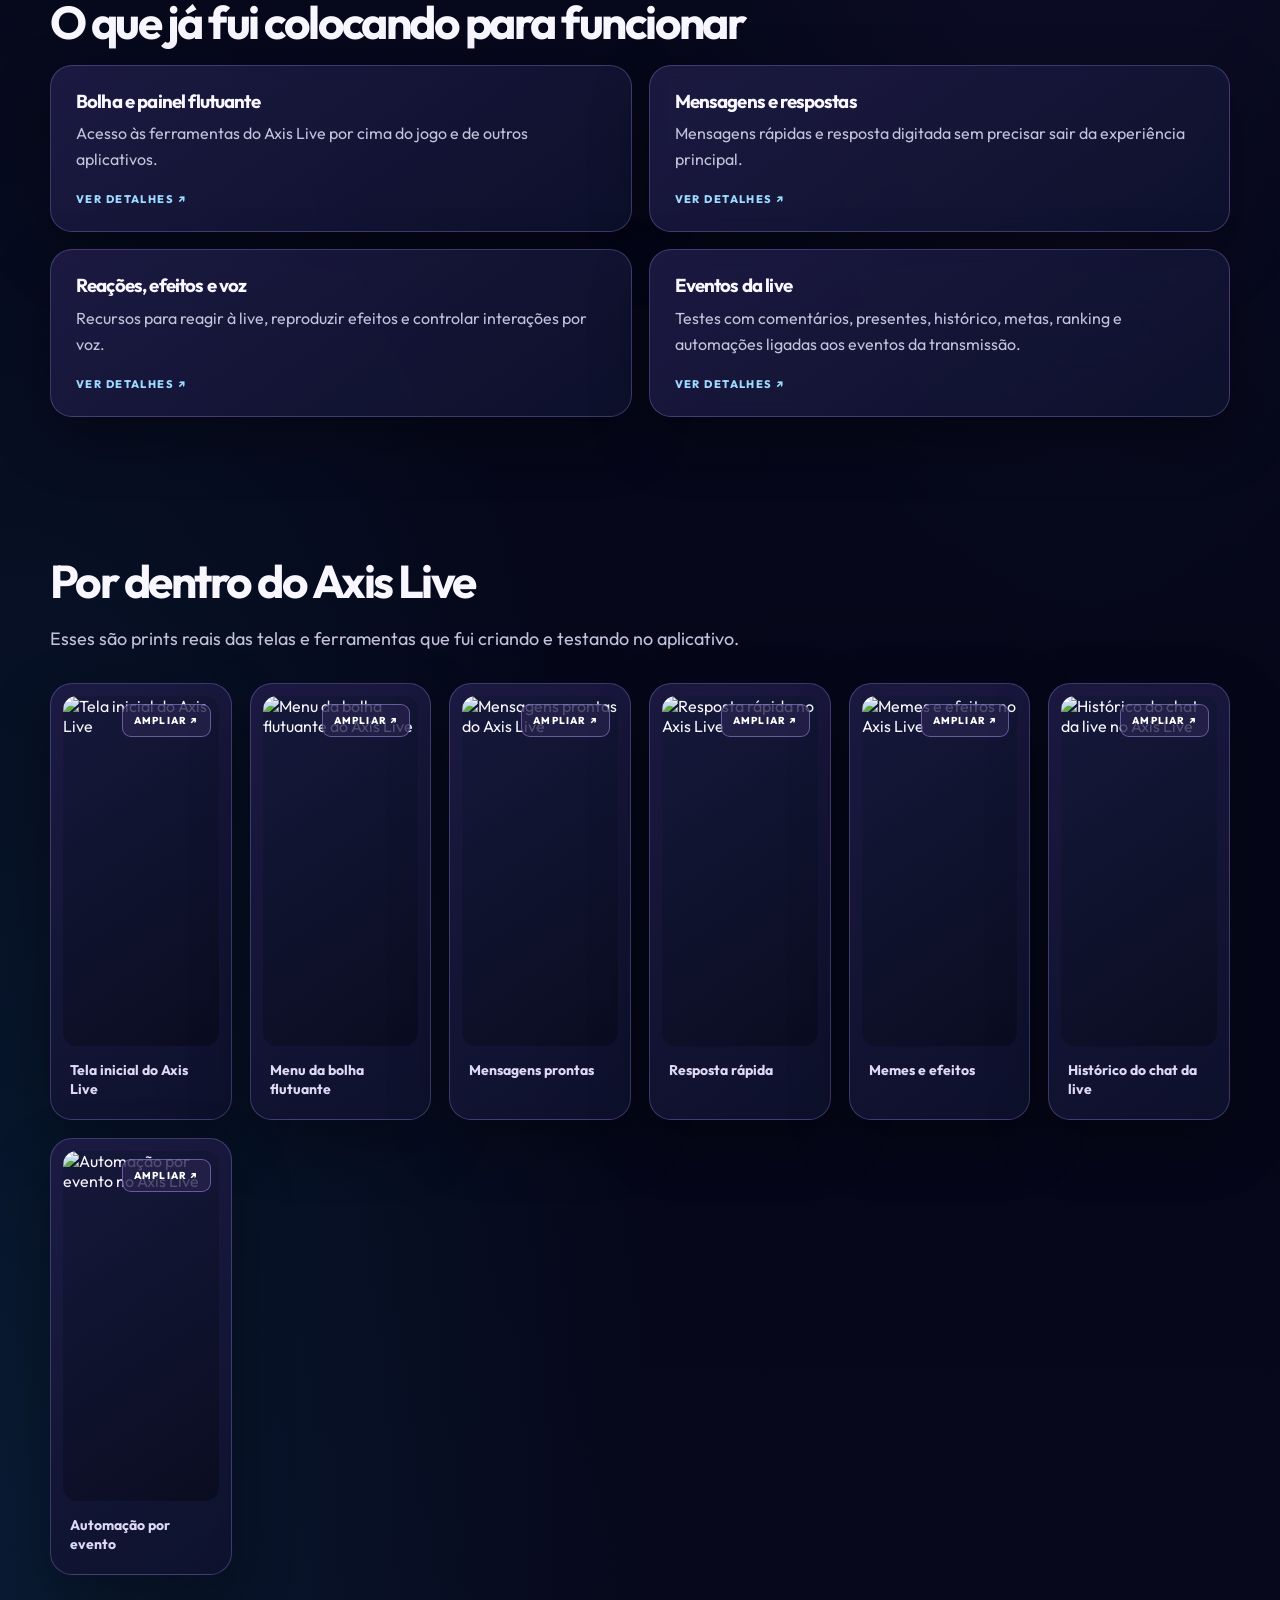
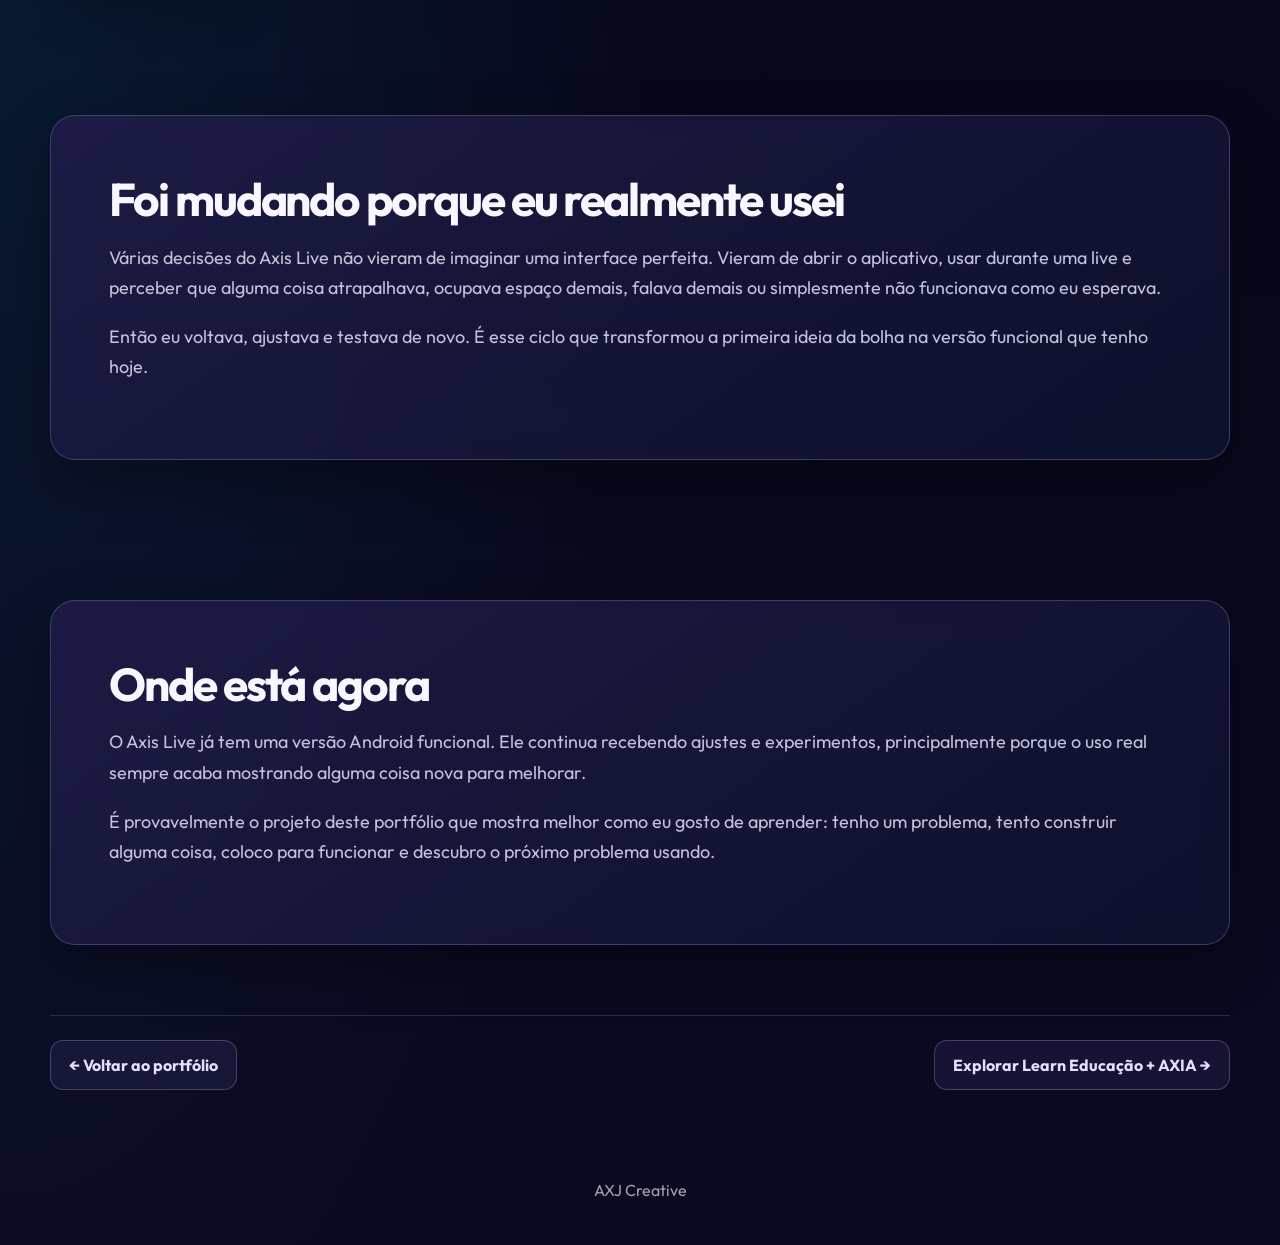
==== commit 72846eda: "Corrigir links de todas as seções da navegação" ====
--- a/projetos/axis-live.html
+++ b/projetos/axis-live.html
@@ -91,7 +91,7 @@
 .case-hero-meta span{font-size:11px;padding:9px 12px;border:1px solid #b1a1ff55;border-radius:99px;color:#d8d0ff}
 @media(max-width:760px){.case-nav{top:6px;margin:10px -2px 20px;padding:7px;border-radius:13px}.case-nav a{padding:10px 12px;font-size:11px}.case-bottom-nav{flex-direction:column;align-items:stretch}.case-bottom-nav a{text-align:center}}
 </style></head><body><main class="wrap" id="topo">
-<nav class="case-nav" aria-label="Navegação do projeto"><a class="case-home" href="../index.html#projetos">← Portfólio</a><a href="#topo" class="active">Início</a><a href="#capitulo-1">01 · Começou com um problema…</a><a href="#capitulo-2">02 · Não é só um mockup</a><a href="#capitulo-3">03 · O que já fui colocando …</a><a href="#capitulo-4">04 · Por dentro do Axis Live</a><a href="#capitulo-5">05 · Foi mudando porque eu r…</a><a href="#capitulo-6">06 · Onde está agora</a></nav>
+<nav class="case-nav" aria-label="Navegação do projeto"><a class="case-home" href="../index.html#projetos">← Portfólio</a><a href="#topo" class="active">Início</a><a href="#capitulo-1">01 · Começou com um proble…</a><a href="#capitulo-2">02 · Não é só um mockup</a><a href="#capitulo-3">03 · O que já fui colocand…</a><a href="#capitulo-4">04 · Por dentro do Axis Live</a><a href="#capitulo-5">05 · Foi mudando porque eu…</a><a href="#capitulo-6">06 · Onde está agora</a></nav>
 <section class="hero glass"><span style="display:none">Projeto</span><div class="hero-copy"><span class="tag">Versão funcional · Android</span><h1>Axis Live</h1><p>Eu faço lives de jogos pelo celular e queria conseguir interagir com as pessoas sem precisar sair do jogo.</p><p>Comecei testando uma bolha flutuante e isso acabou virando um aplicativo Android que hoje já consigo usar e testar em situação real.</p></div><div class="hero-img"></div></section>
 <section class="section" id="capitulo-1"><div class="copy glass"><h2>Começou com um problema meu</h2><p>Durante uma partida, sair do jogo para responder ou controlar alguma coisa da live quebra completamente a experiência. Eu queria ter as ferramentas que precisava acessíveis por cima do que já estava fazendo.</p><p>A ideia foi crescendo a partir daí: uma bolha pequena que abre um painel flutuante e concentra ações rápidas sem precisar abandonar o jogo.</p></div></section>
 <section class="section" id="capitulo-2"><h2>Não é só um mockup</h2><p style="color:var(--muted);font-size:18px;line-height:1.7;max-width:780px">Esse é o Axis Live rodando no meu próprio celular. O painel fica sobre outros aplicativos e é daí que eu testo os recursos enquanto continuo mexendo no Android ou durante as próprias lives.</p><img class="proof" src="https://axj.gmyll.com/assets/livebolha.png" alt="Axis Live funcionando como painel flutuante sobre a tela de um celular Android"></section>
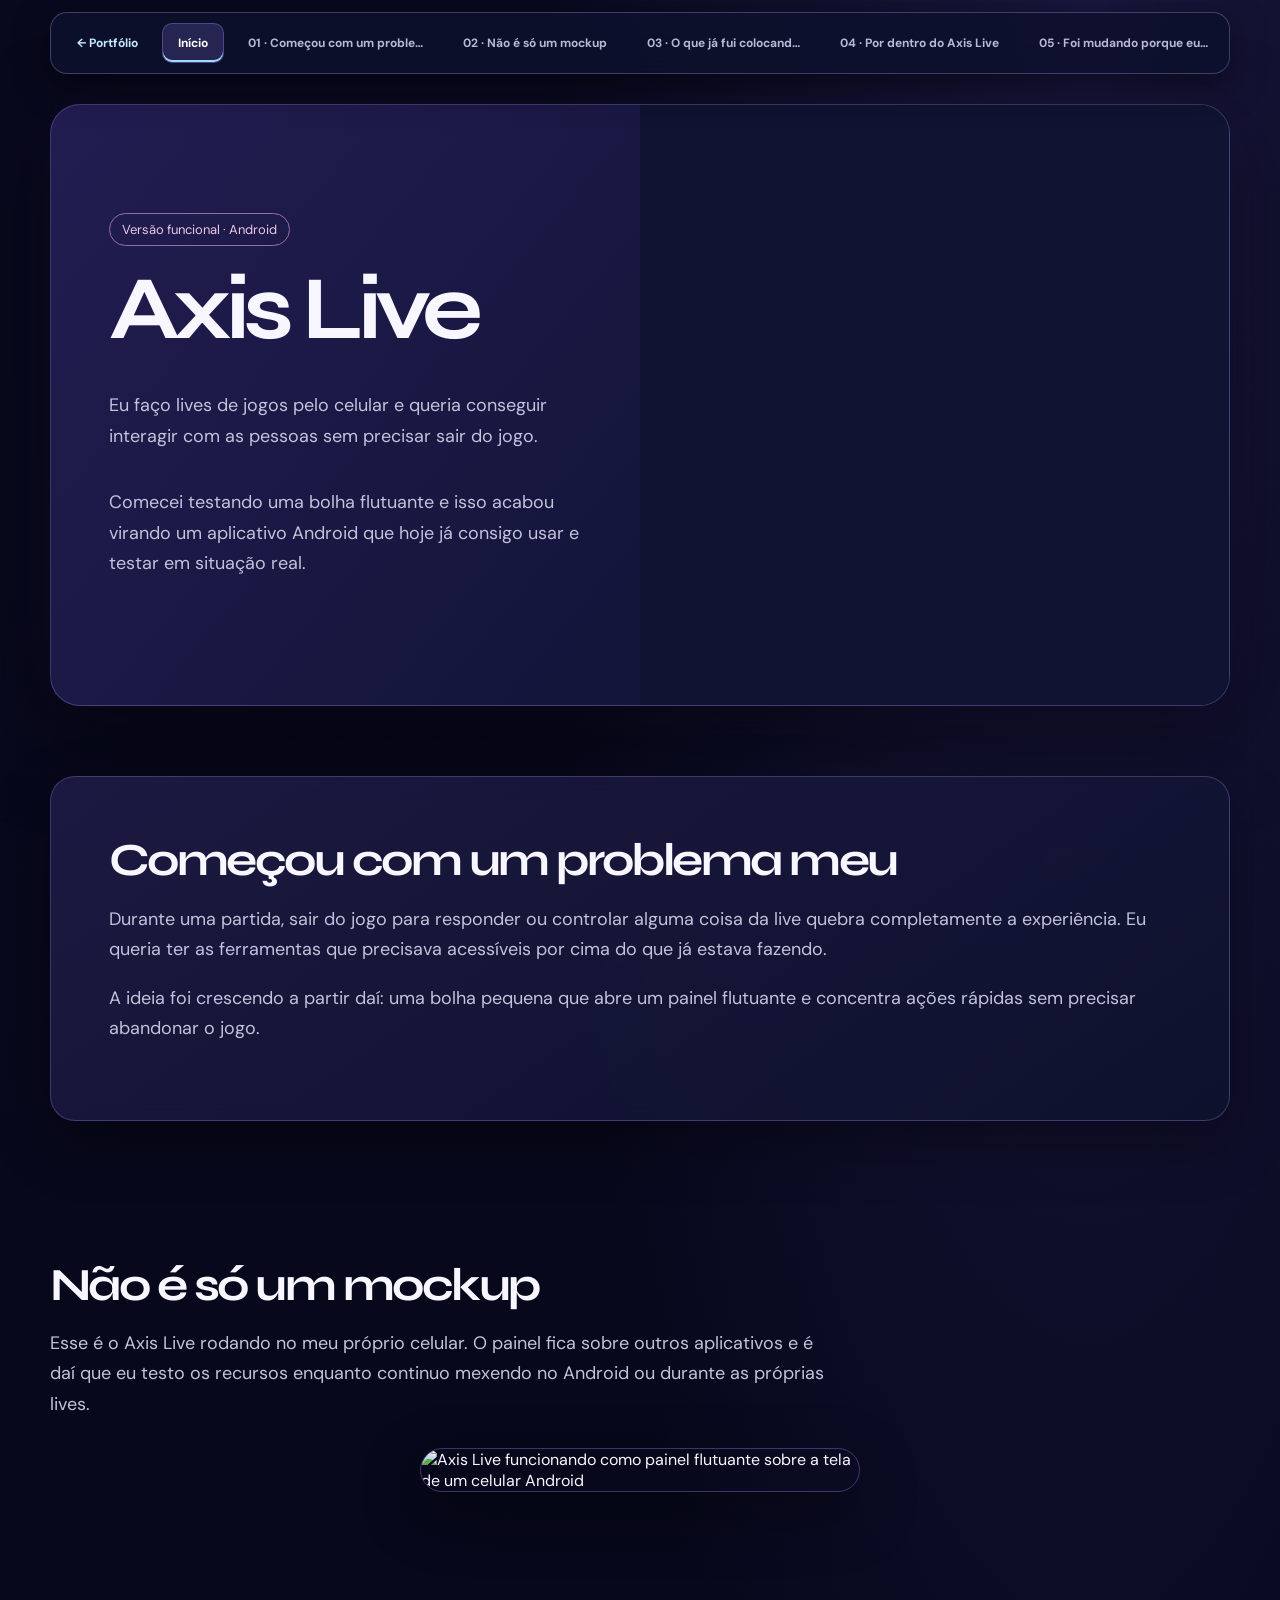
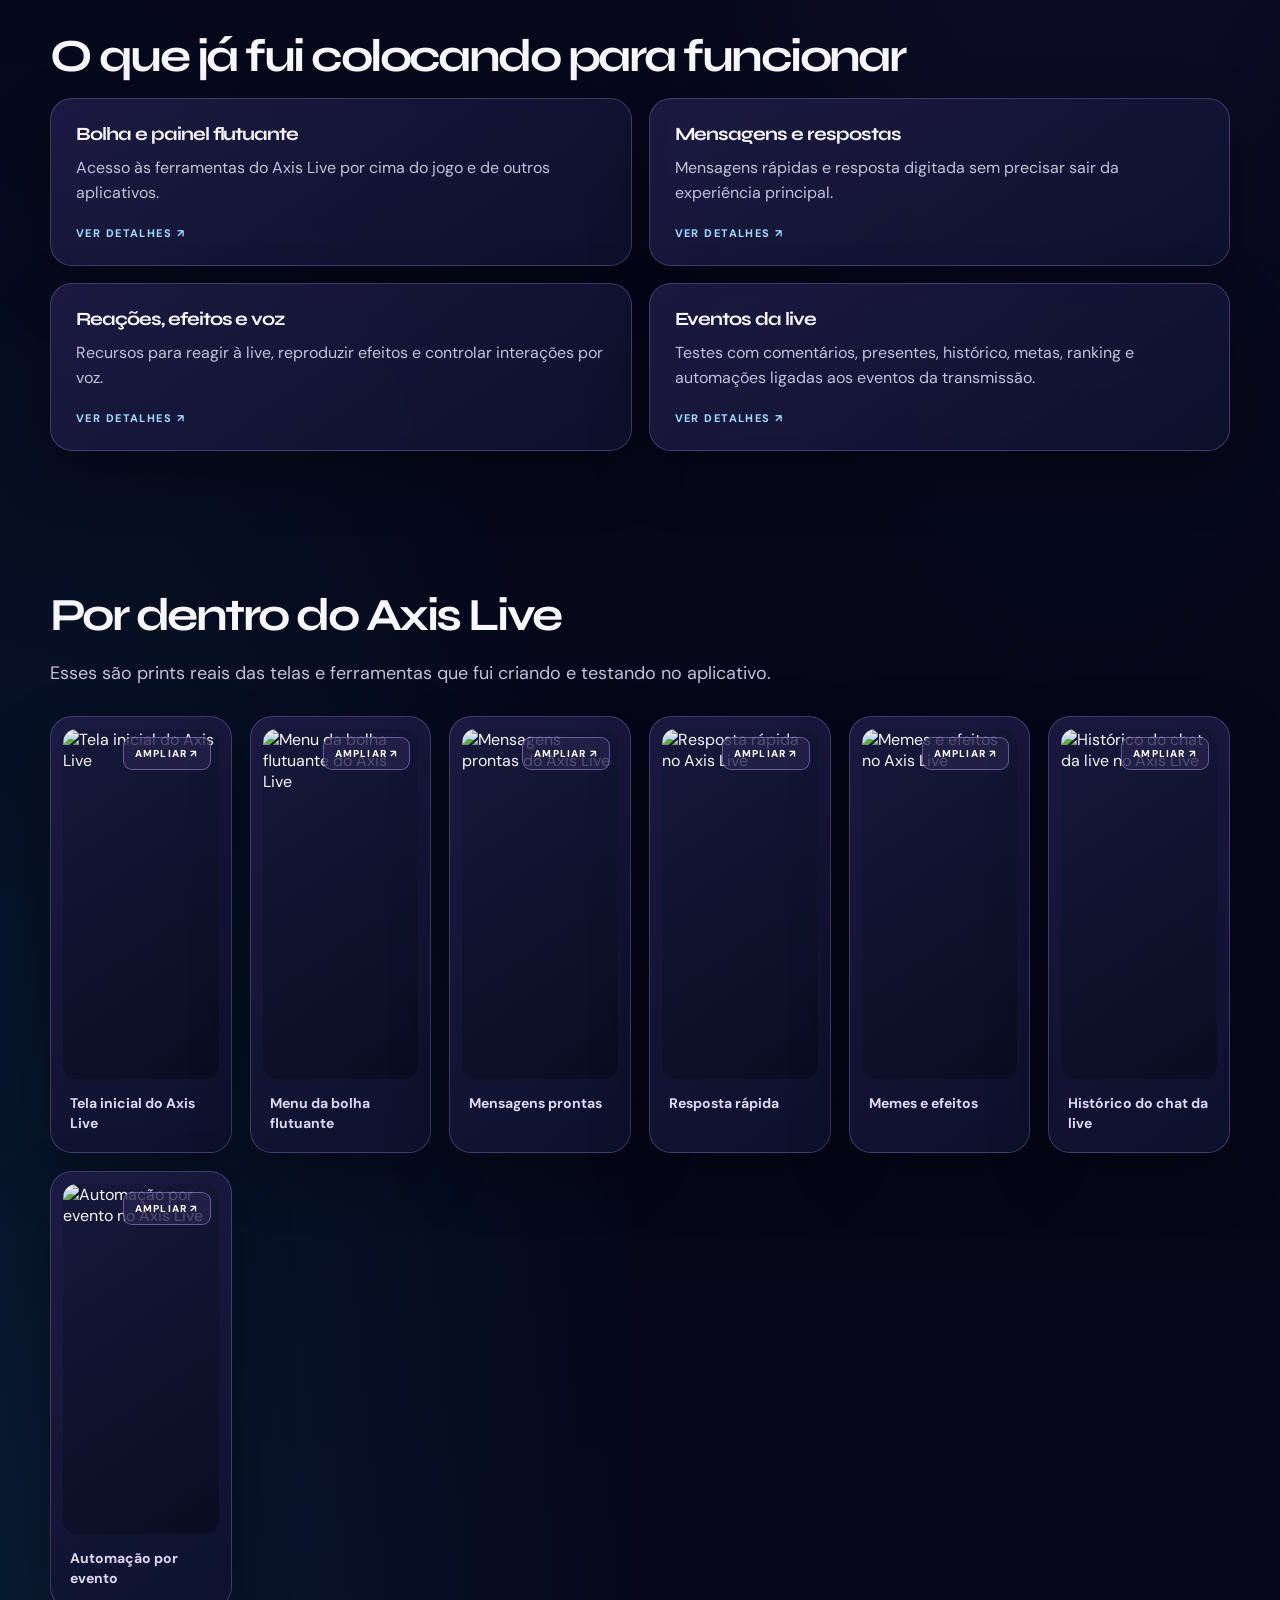
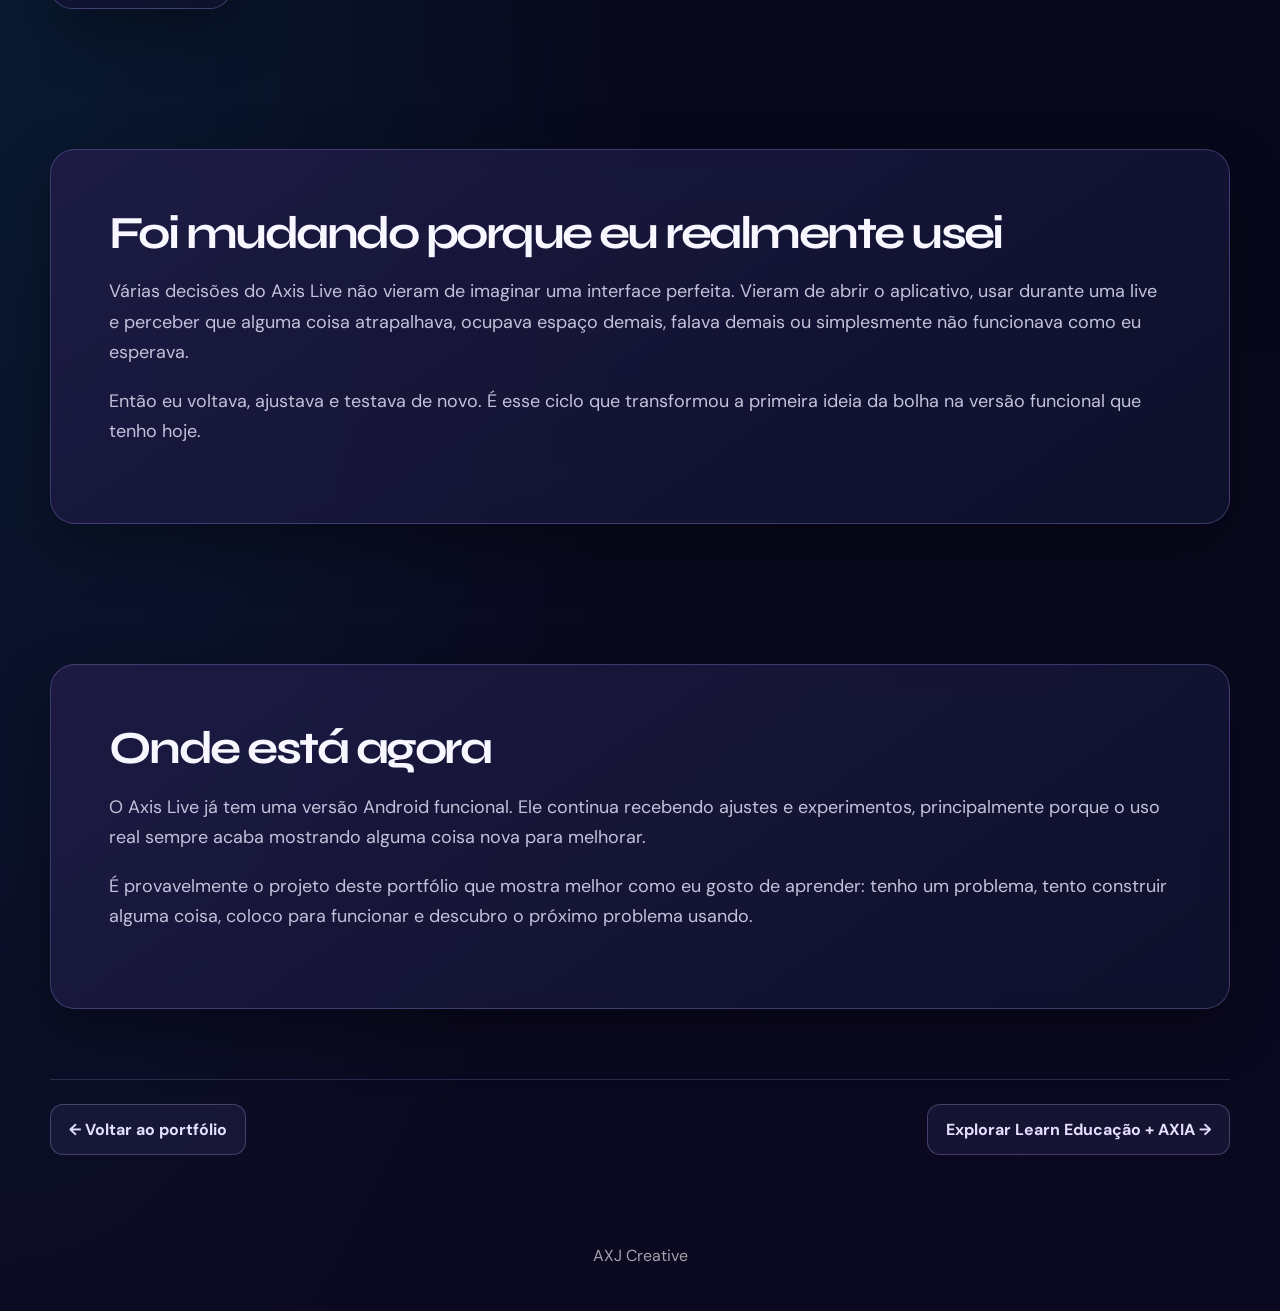
==== commit 02f14a93: "Aplicar tipografia editorial Syne e DM Sans em todo o portfólio" ====
--- a/projetos/axis-live.html
+++ b/projetos/axis-live.html
@@ -90,7 +90,7 @@
 .case-hero-meta{display:flex;flex-wrap:wrap;gap:9px;margin-top:24px}
 .case-hero-meta span{font-size:11px;padding:9px 12px;border:1px solid #b1a1ff55;border-radius:99px;color:#d8d0ff}
 @media(max-width:760px){.case-nav{top:6px;margin:10px -2px 20px;padding:7px;border-radius:13px}.case-nav a{padding:10px 12px;font-size:11px}.case-bottom-nav{flex-direction:column;align-items:stretch}.case-bottom-nav a{text-align:center}}
-</style></head><body><main class="wrap" id="topo">
+</style><link href="https://fonts.googleapis.com/css2?family=DM+Sans:wght@400;500;600;700&family=Syne:wght@500;600;700;800&display=swap" rel="stylesheet"><style>body{font-family:'DM Sans',sans-serif}h1,h2,h3,.brand,.axj-map-card strong,.axj-map-head h2,.axj-discover h2,.project h3{font-family:'Syne',sans-serif;letter-spacing:-.055em}.hero h1{letter-spacing:-.075em}.axj-map-launch{font-family:'DM Sans',sans-serif}@media(max-width:760px){.hero h1{letter-spacing:-.075em}}</style></head><body><main class="wrap" id="topo">
 <nav class="case-nav" aria-label="Navegação do projeto"><a class="case-home" href="../index.html#projetos">← Portfólio</a><a href="#topo" class="active">Início</a><a href="#capitulo-1">01 · Começou com um proble…</a><a href="#capitulo-2">02 · Não é só um mockup</a><a href="#capitulo-3">03 · O que já fui colocand…</a><a href="#capitulo-4">04 · Por dentro do Axis Live</a><a href="#capitulo-5">05 · Foi mudando porque eu…</a><a href="#capitulo-6">06 · Onde está agora</a></nav>
 <section class="hero glass"><span style="display:none">Projeto</span><div class="hero-copy"><span class="tag">Versão funcional · Android</span><h1>Axis Live</h1><p>Eu faço lives de jogos pelo celular e queria conseguir interagir com as pessoas sem precisar sair do jogo.</p><p>Comecei testando uma bolha flutuante e isso acabou virando um aplicativo Android que hoje já consigo usar e testar em situação real.</p></div><div class="hero-img"></div></section>
 <section class="section" id="capitulo-1"><div class="copy glass"><h2>Começou com um problema meu</h2><p>Durante uma partida, sair do jogo para responder ou controlar alguma coisa da live quebra completamente a experiência. Eu queria ter as ferramentas que precisava acessíveis por cima do que já estava fazendo.</p><p>A ideia foi crescendo a partir daí: uma bolha pequena que abre um painel flutuante e concentra ações rápidas sem precisar abandonar o jogo.</p></div></section>
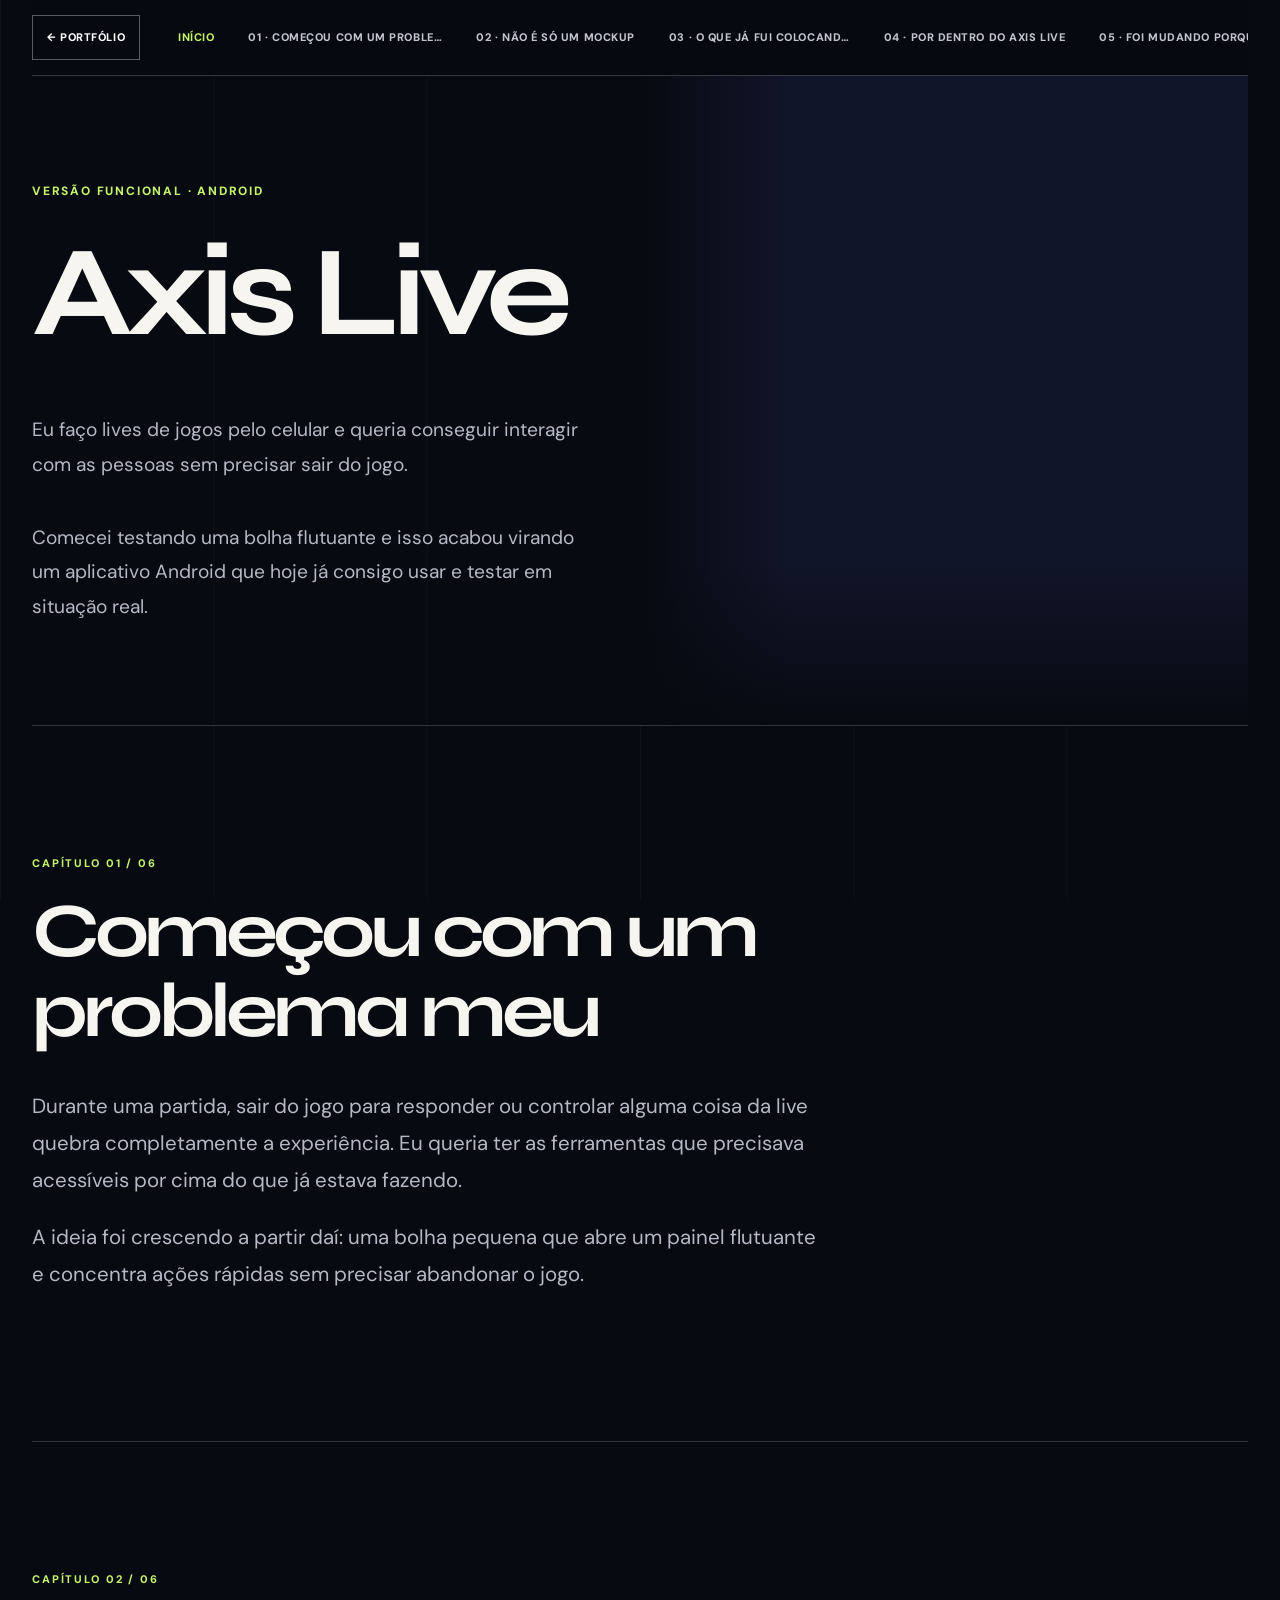
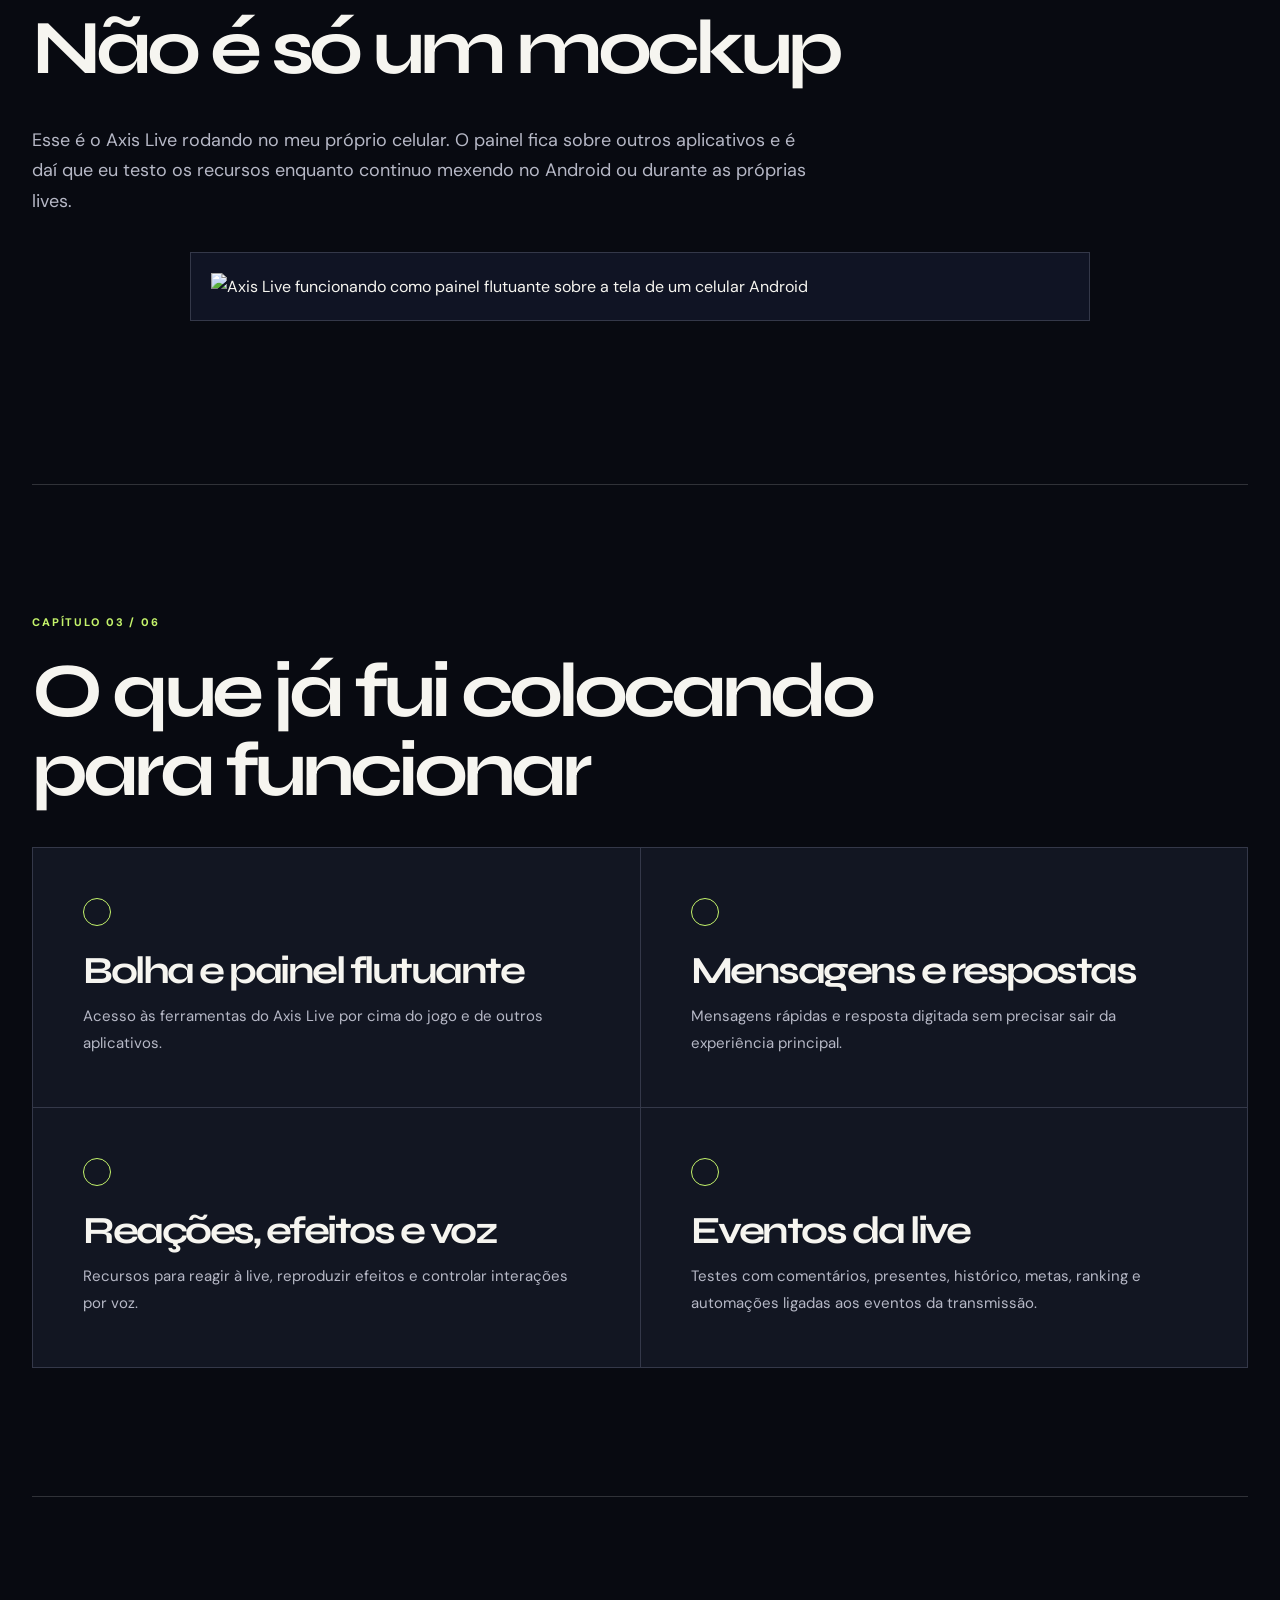
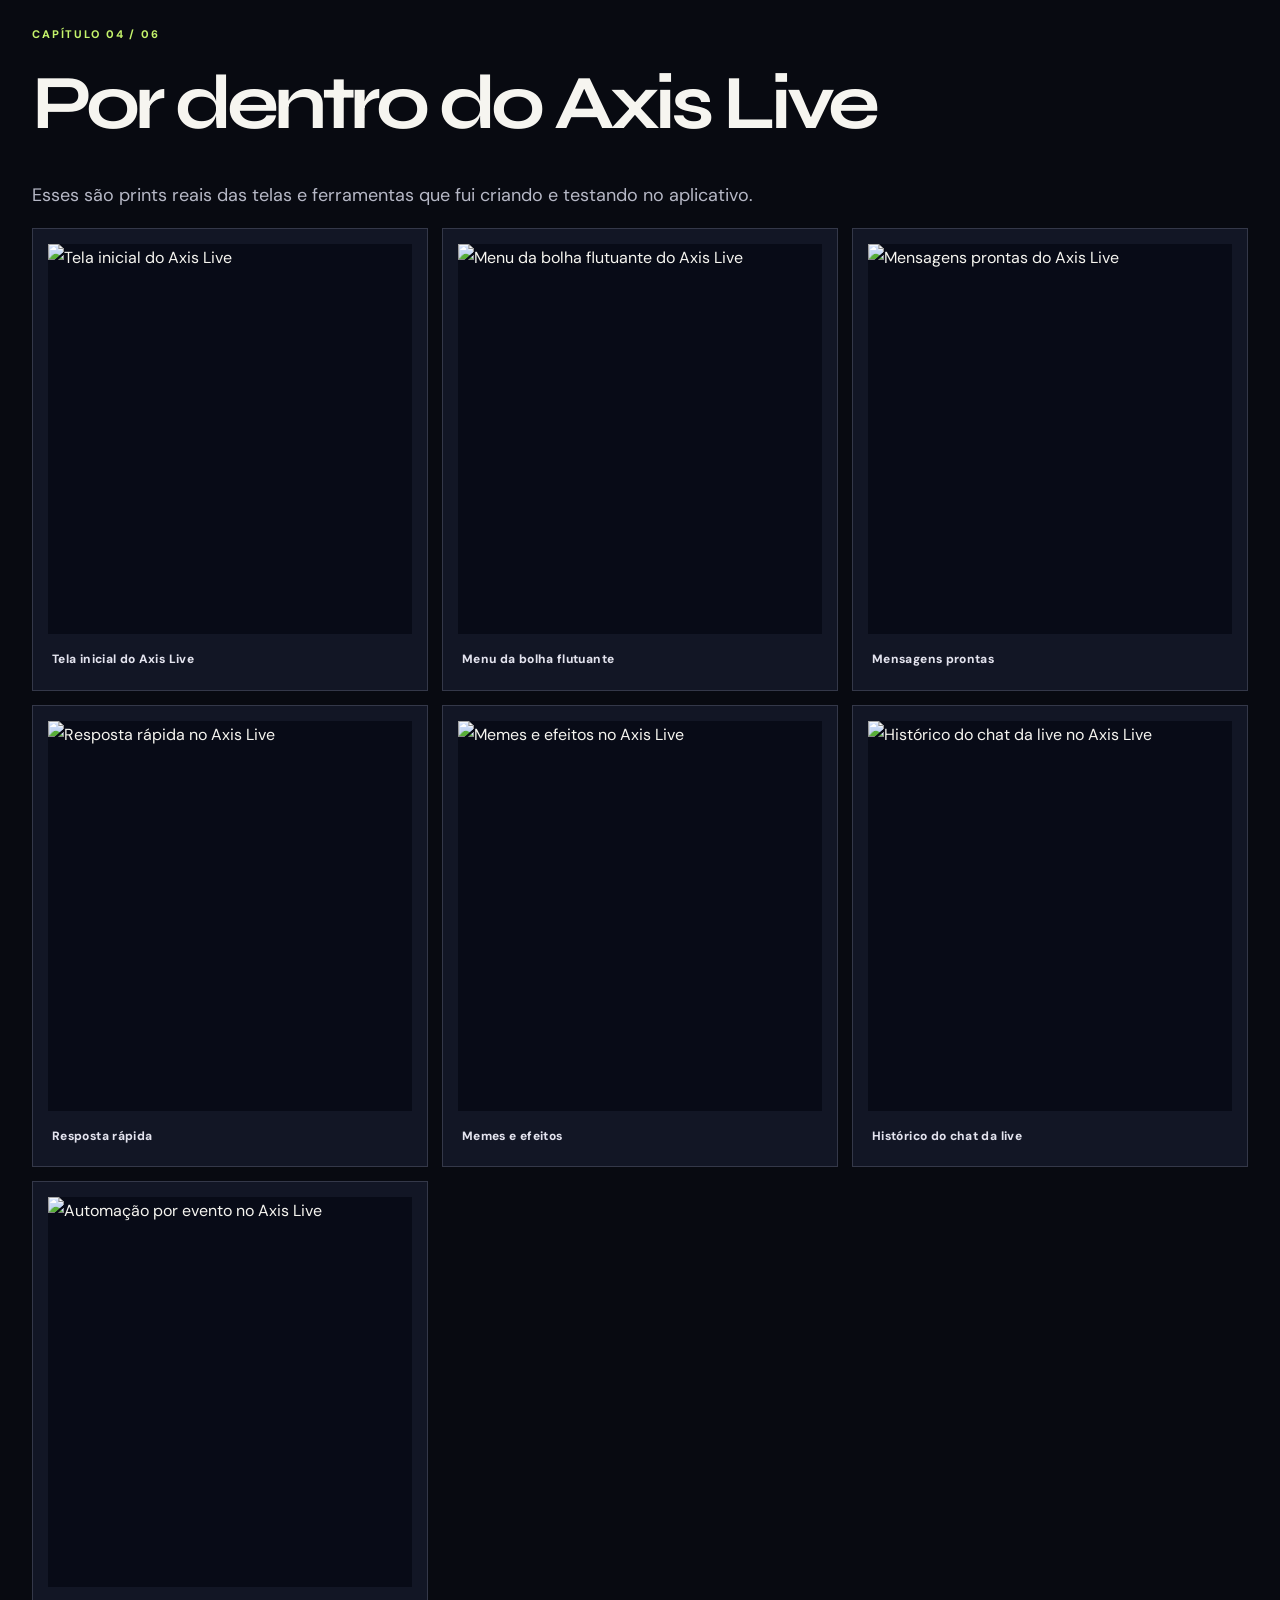
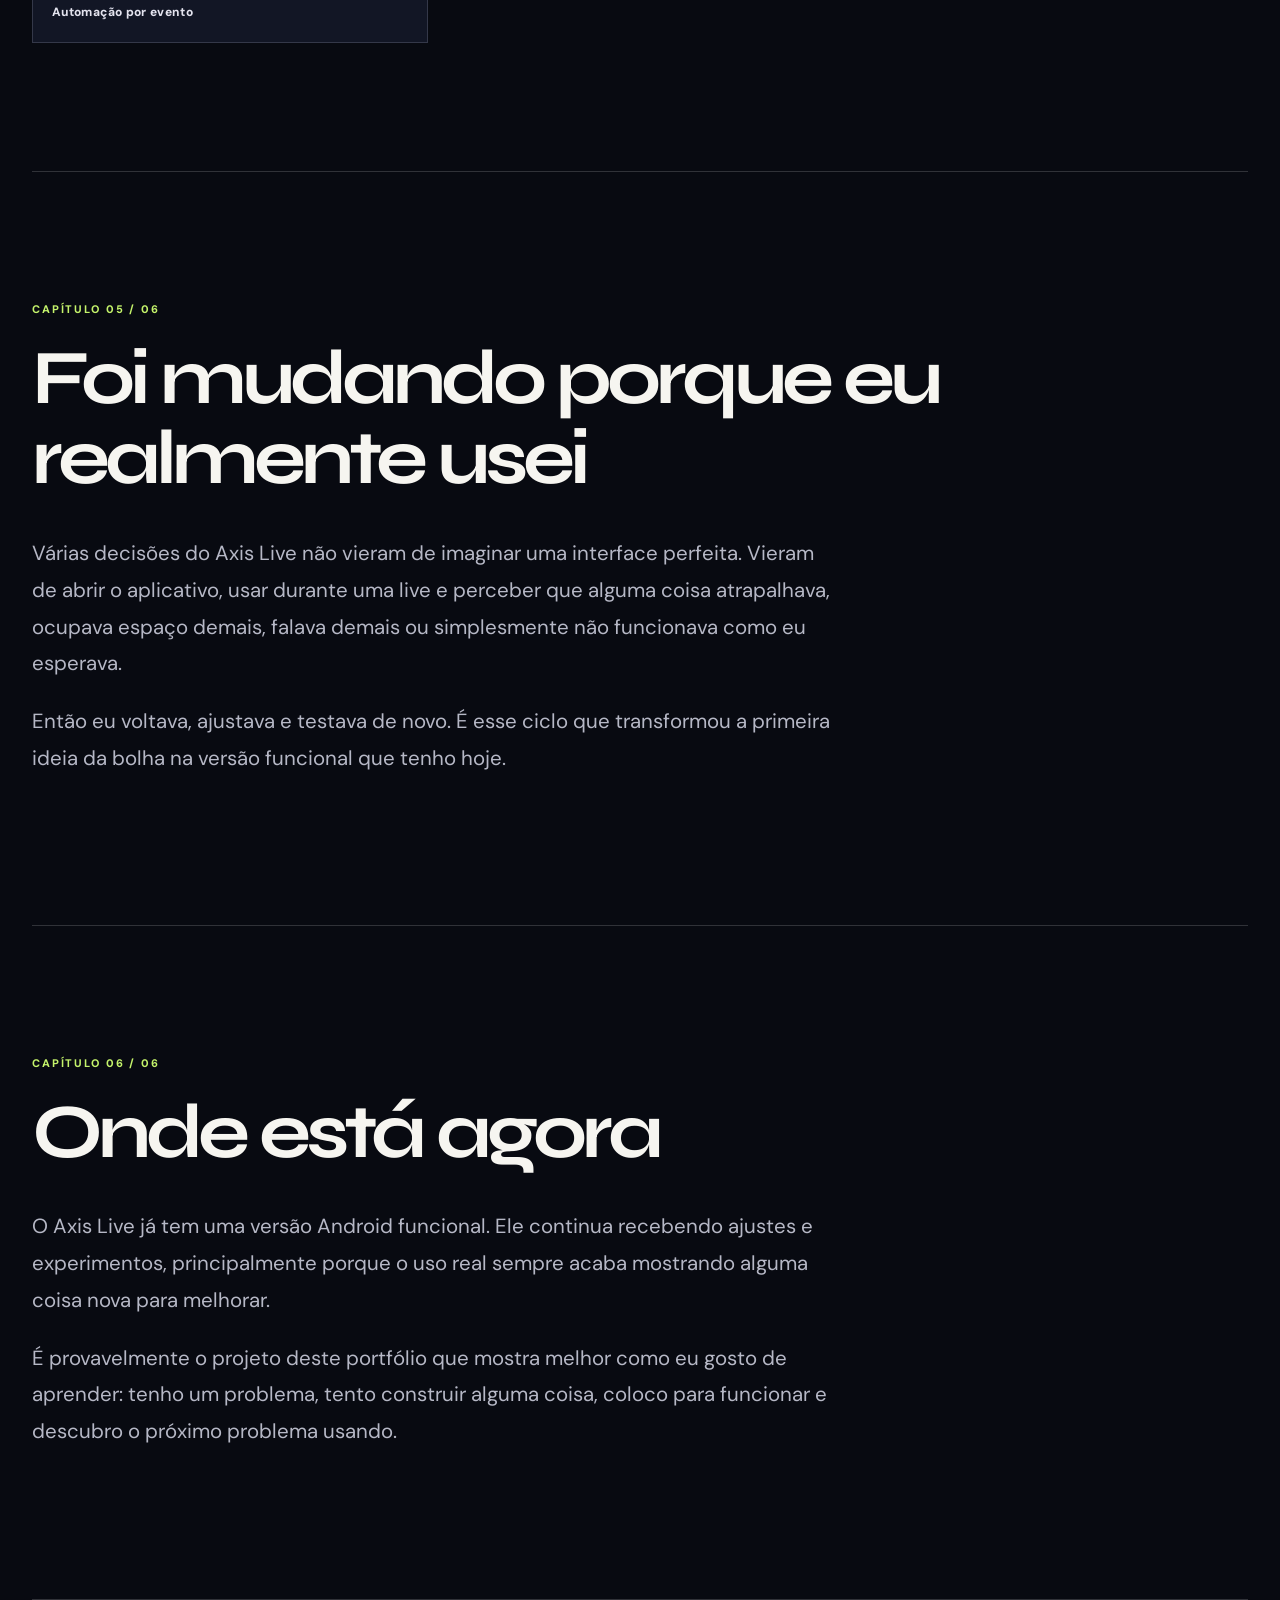
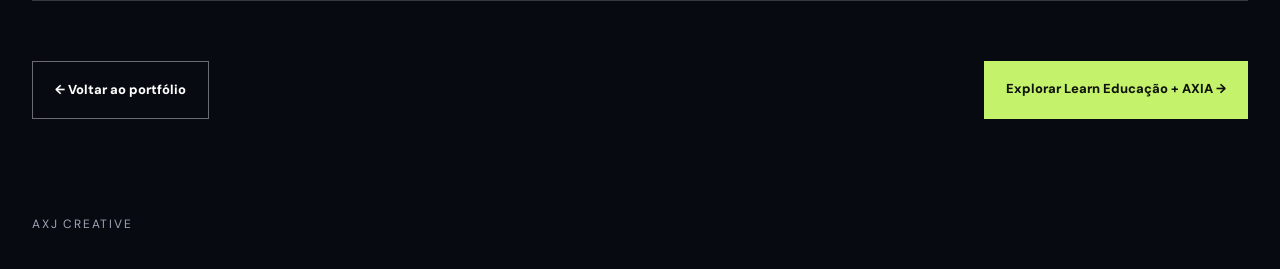
==== commit 3bf42ed9: "Rebuild visual completo da página de projeto, galeria e capítulos" ====
--- a/projetos/axis-live.html
+++ b/projetos/axis-live.html
@@ -2,106 +2,24 @@
 <html lang="pt-BR"><head><meta charset="utf-8"><meta name="viewport" content="width=device-width,initial-scale=1">
 <title>Axis Live | AXJ Creative</title>
 <meta name="description" content="Case do Axis Live, aplicativo Android funcional criado e testado pela Ju durante suas próprias lives.">
-<style>
-:root{--bg:#0b0910;--card:rgba(74,64,79,.58);--line:rgba(151,128,160,.34);--accent:#d98ac8;--text:#fbf8ff;--muted:#c9c1cc}
-*{box-sizing:border-box}html{scroll-behavior:smooth}body{margin:0;background:radial-gradient(circle at 10% 0,#6b537044,transparent 28%),radial-gradient(circle at 90% 45%,#51465f33,transparent 30%),var(--bg);color:var(--text);font-family:Arial,sans-serif}
-.wrap{width:min(1050px,calc(100% - 28px));margin:auto}.back{display:inline-block;margin:24px 0;color:#e5b5dc;text-decoration:none;font-weight:700}.glass{background:linear-gradient(145deg,rgba(74,64,79,.58),rgba(34,29,39,.52));border:1px solid var(--line);border-radius:24px;backdrop-filter:blur(14px)}
-.hero{display:grid;grid-template-columns:1fr 1fr;overflow:hidden}.hero-copy{padding:clamp(28px,5vw,58px);display:flex;flex-direction:column;justify-content:center}.hero-img{min-height:600px;background:url('https://axj.gmyll.com/assets/thumbaxi.png') center/cover no-repeat}.tag{width:max-content;border:1px solid #95709e;padding:7px 12px;border-radius:999px;color:#e7c7e5;font-size:13px}.hero h1{font-size:clamp(42px,7vw,72px);line-height:1;margin:18px 0}.hero p,.copy p{color:var(--muted);font-size:18px;line-height:1.7}.section{padding:70px 0}.section h2{font-size:clamp(30px,5vw,46px);margin:0 0 18px}.copy{padding:clamp(24px,5vw,46px)}.grid{display:grid;grid-template-columns:repeat(2,1fr);gap:18px}.mini{padding:25px}.mini h3{margin:0 0 10px}.mini p{margin:0;color:var(--muted);line-height:1.6}.proof{display:block;width:min(100%,440px);margin:28px auto 0;border-radius:22px;border:1px solid var(--line);box-shadow:0 20px 60px #0006}.gallery{display:grid;grid-template-columns:repeat(2,1fr);gap:18px;margin-top:28px}.shot{margin:0;overflow:hidden;padding:10px}.shot img{display:block;width:100%;height:auto;border-radius:16px}.shot figcaption{padding:12px 8px 6px;color:var(--muted);font-size:14px;line-height:1.4}.footer{text-align:center;color:#a99faa;padding:20px 0 45px}
-@media(max-width:720px){.gallery{grid-template-columns:1fr}.hero{grid-template-columns:1fr}.hero-img{min-height:570px;order:-1;background-position:center top}.section{padding:48px 0}.grid{grid-template-columns:1fr}.hero-copy{padding:28px 23px}.hero p,.copy p{font-size:17px}}
-</style><style>
-/* AXJ Case pages — mesma linguagem visual do portfólio */
-:root{--bg:#060819;--card:#151534e8;--line:#8c7cdb66;--accent:#b4a4ff;--vio:#8b8bff;--text:#f7f6ff;--muted:#c3c2db}
-body{background:radial-gradient(ellipse at 85% 0%,#5144a93a,transparent 36%),radial-gradient(ellipse at 0% 70%,#146e9930,transparent 36%),linear-gradient(180deg,#08091d,#050719 60%,#0b0920);color:#f8f6ff;overflow-x:hidden}
-body:before{content:"";position:fixed;inset:0;pointer-events:none;opacity:.17;background-image:linear-gradient(#b6b3ed13 1px,transparent 1px),linear-gradient(90deg,#b6b3ed13 1px,transparent 1px);background-size:48px 48px}
-.glass{background:linear-gradient(145deg,#201c48d9,#0e122de8);border:1px solid #9687dd55;box-shadow:0 22px 60px #0005;backdrop-filter:blur(10px)}
-h1,h2,h3{letter-spacing:-.045em;line-height:1.1}
-h1{font-size:clamp(43px,7vw,85px)}
-h2{font-size:clamp(30px,4.5vw,54px)}
-a{transition:color .2s,transform .2s,border-color .2s}
-a:hover{color:#9bdfff}
-section{scroll-margin-top:85px}
-.section{position:relative}
-.section>.glass,.section .glass{border-radius:25px}
-img{max-width:100%;height:auto}
-@media(hover:hover){.section .glass{transition:transform .3s ease,border-color .3s ease,box-shadow .3s ease}.section .glass:hover{border-color:#b0a1ff88;box-shadow:0 22px 60px #6550c125}}
-@media(max-width:760px){.section>.glass,.section .glass{border-radius:20px}h1{font-size:clamp(40px,11vw,60px)}}
-@media(prefers-reduced-motion:reduce){*,*:before,*:after{animation:none!important;transition:none!important;scroll-behavior:auto!important}}
-</style><link rel="preconnect" href="https://fonts.googleapis.com"><link rel="preconnect" href="https://fonts.gstatic.com" crossorigin><link href="https://fonts.googleapis.com/css2?family=Outfit:wght@400;500;600;700;800&display=swap" rel="stylesheet"><style>
-/* AXJ case experience — galeria cinematográfica e painéis exploráveis */
-body{font-family:Outfit,system-ui,sans-serif}
-.wrap{width:min(1180px,calc(100% - 32px))}
-.back{display:inline-flex;align-items:center;gap:10px;margin:24px 0 20px;padding:13px 18px;background:#a39bff12;border:1px solid #a39bff44;border-radius:13px;color:#e3ddff;text-decoration:none;font-weight:700}
-.back:hover{transform:translateX(-4px);color:#fff}
-.hero{border-radius:30px;overflow:hidden;box-shadow:0 30px 90px #0008,0 0 70px #6b54d015;background:linear-gradient(130deg,#221d51,#0a102c)}
-.hero h1{font-size:clamp(48px,7.5vw,90px);letter-spacing:-.065em;line-height:1}
-.hero-copy{position:relative;z-index:1}
-.hero-img{background-size:contain!important;background-position:center!important;background-repeat:no-repeat!important;background-color:#101331!important}
-.section{padding:70px 0}
-.section>h2{letter-spacing:-.055em;line-height:1.06}
-.copy{padding:clamp(28px,5vw,58px);border-radius:26px}
-.grid{gap:17px}
-.mini,.eco{position:relative;overflow:hidden;border-radius:22px!important;cursor:pointer;transition:transform .3s ease,border-color .3s ease,box-shadow .3s ease}
-.mini:hover,.eco:hover{transform:translateY(-5px);border-color:#b3a1ff!important;box-shadow:0 22px 55px #5a4fc42a}
-.mini:after,.eco:after{content:"VER DETALHES  ↗";display:block;margin-top:20px;font-size:11px;letter-spacing:.13em;font-weight:800;color:#9ddaff}
-.mini:focus-visible,.eco:focus-visible,.shot:focus-visible,.proof:focus-visible,.screen:focus-visible{outline:3px solid #9bdfff;outline-offset:4px}
-.gallery{display:grid;grid-template-columns:repeat(auto-fit,minmax(180px,1fr));gap:18px}
-.shot{position:relative;margin:0!important;padding:12px!important;overflow:hidden;cursor:zoom-in;border-radius:22px!important;transition:transform .35s ease,border-color .3s,box-shadow .3s}
-.shot:hover{transform:translateY(-7px);border-color:#b4a3ff!important;box-shadow:0 25px 55px #0007}
-.shot img{display:block;width:100%;height:clamp(230px,30vw,350px);object-fit:contain;background:linear-gradient(145deg,#15183a,#0a0d21);border-radius:14px;transition:transform .4s}
-.shot:hover img{transform:scale(1.035)}
-.shot figcaption{font-size:14px;font-weight:700;color:#ddd9f4;padding:15px 7px 7px}
-.shot:before{content:"AMPLIAR  ↗";position:absolute;z-index:2;right:20px;top:20px;font-size:10px;font-weight:800;letter-spacing:.12em;color:white;background:#28224dcb;border:1px solid #b4a3ff77;padding:9px 11px;border-radius:9px}
-.proof,.screen{cursor:zoom-in;max-width:100%;object-fit:contain;transition:filter .3s,transform .3s}
-.proof:hover,.screen:hover{filter:brightness(1.12)}
-.axj-viewer{position:fixed;inset:0;z-index:9999;background:#030515f2;backdrop-filter:blur(22px);display:none;align-items:center;justify-content:center;padding:70px 70px 80px}
-.axj-viewer.open{display:flex;animation:viewerIn .25s ease}
-.axj-viewer img{max-width:100%;max-height:calc(100dvh - 160px);object-fit:contain;border-radius:12px;box-shadow:0 20px 70px #000a}
-.axj-viewer .viewer-title{position:absolute;bottom:23px;left:80px;right:80px;text-align:center;color:#eeeaff;font-size:15px;font-weight:700}
-.axj-viewer button{position:absolute;border:1px solid #a69be577;background:#29244be8;color:white;border-radius:14px;min-width:44px;height:46px;font-size:24px;cursor:pointer}
-.axj-viewer button:hover{background:#4d4087}
-.viewer-close{right:22px;top:20px}.viewer-prev{left:18px;top:50%}.viewer-next{right:18px;top:50%}
-.viewer-count{position:absolute;top:32px;left:25px;color:#a7dfff;font-size:12px;letter-spacing:.16em;font-weight:800}
-.axj-info-modal{position:fixed;inset:0;z-index:9998;background:#030515d9;backdrop-filter:blur(18px);display:none;align-items:center;justify-content:center;padding:18px}
-.axj-info-modal.open{display:flex}
-.axj-info-panel{position:relative;width:min(620px,100%);padding:clamp(28px,5vw,55px);border:1px solid #ab9aee88;border-radius:28px;background:radial-gradient(circle at 100% 0%,#7258d43b,transparent 55%),linear-gradient(145deg,#211c49,#0a102b);box-shadow:0 40px 90px #000a}
-.axj-info-panel h2{font-size:clamp(30px,5vw,47px);margin:15px 40px 20px 0}
-.axj-info-panel p{font-size:18px;line-height:1.75;color:#d9d6ec}
-.axj-info-panel .eyebrow{font-size:11px;letter-spacing:.18em;color:#a5e0ff;font-weight:800}
-.axj-info-panel button{position:absolute;top:16px;right:16px;background:#32295f;color:white;border:1px solid #a79ae3;border-radius:50%;width:42px;height:42px;font-size:25px;cursor:pointer}
-.axj-progress{position:fixed;top:0;left:0;width:0;height:3px;z-index:9997;background:linear-gradient(90deg,#8478ff,#9ee6ff);box-shadow:0 0 12px #9bdfff}
-.axj-reveal{opacity:0;transform:translateY(25px);transition:opacity .65s ease,transform .65s ease}
-.axj-reveal.visible{opacity:1;transform:none}
-@keyframes viewerIn{from{opacity:0}to{opacity:1}}
-@media(max-width:760px){.wrap{width:calc(100% - 24px)}.section{padding:55px 0}.hero{border-radius:22px}.hero-img{min-height:260px!important;background-size:contain!important}.gallery{grid-template-columns:repeat(2,minmax(0,1fr));gap:10px}.shot{padding:8px!important;border-radius:16px!important}.shot img{height:220px}.shot figcaption{font-size:12px;padding:12px 5px 5px}.shot:before{top:13px;right:13px;font-size:9px;padding:7px}.axj-viewer{padding:65px 12px 90px}.axj-viewer img{max-height:calc(100dvh - 190px)}.viewer-prev{left:10px;top:auto;bottom:19px}.viewer-next{right:10px;top:auto;bottom:19px}.axj-viewer .viewer-title{bottom:30px;left:65px;right:65px;font-size:12px}.viewer-count{top:32px;left:15px}.axj-info-panel{border-radius:22px}}
-@media(prefers-reduced-motion:reduce){.axj-reveal{opacity:1;transform:none}.axj-viewer.open{animation:none}}
-</style><style>
-/* Project navigation — chapter-based case study */
-.case-nav{position:sticky;top:10px;z-index:40;display:flex;align-items:center;gap:8px;padding:10px;margin:12px 0 30px;overflow-x:auto;scrollbar-width:none;background:#0e112de8;border:1px solid #8c82cb66;border-radius:17px;backdrop-filter:blur(18px);box-shadow:0 12px 38px #0007}
-.case-nav::-webkit-scrollbar{display:none}
-.case-nav a{white-space:nowrap;flex-shrink:0;text-decoration:none;font-size:12px;font-weight:700;color:#b9b8d4;padding:11px 15px;border-radius:10px;border:1px solid transparent;transition:background .2s,color .2s}
-.case-nav a:hover,.case-nav a.active{color:#fff;background:#7362c344;border-color:#9d8fe955}
-.case-nav a.active{box-shadow:inset 0 -2px #9fdaff}
-.case-nav .case-home{color:#c3e9ff;margin-right:auto}
-.case-section-num{font-size:11px;letter-spacing:.16em;font-weight:800;color:#8bdcff;display:block;margin-bottom:12px}
-.case-bottom-nav{display:flex;justify-content:space-between;align-items:center;gap:12px;padding:24px 0 70px;border-top:1px solid #8c82cb44}
-.case-bottom-nav a{color:#e4dfff;text-decoration:none;padding:14px 18px;border:1px solid #a395d455;border-radius:13px;background:#8b7bea18;font-weight:700}
-.case-bottom-nav a:hover{background:#8b7bea33}
-.case-hero-label{display:block;font-size:11px;font-weight:800;letter-spacing:.18em;color:#9ddfff;margin-bottom:12px}
-.case-hero-meta{display:flex;flex-wrap:wrap;gap:9px;margin-top:24px}
-.case-hero-meta span{font-size:11px;padding:9px 12px;border:1px solid #b1a1ff55;border-radius:99px;color:#d8d0ff}
-@media(max-width:760px){.case-nav{top:6px;margin:10px -2px 20px;padding:7px;border-radius:13px}.case-nav a{padding:10px 12px;font-size:11px}.case-bottom-nav{flex-direction:column;align-items:stretch}.case-bottom-nav a{text-align:center}}
-</style><link href="https://fonts.googleapis.com/css2?family=DM+Sans:wght@400;500;600;700&family=Syne:wght@500;600;700;800&display=swap" rel="stylesheet"><style>body{font-family:'DM Sans',sans-serif}h1,h2,h3,.brand,.axj-map-card strong,.axj-map-head h2,.axj-discover h2,.project h3{font-family:'Syne',sans-serif;letter-spacing:-.055em}.hero h1{letter-spacing:-.075em}.axj-map-launch{font-family:'DM Sans',sans-serif}@media(max-width:760px){.hero h1{letter-spacing:-.075em}}</style></head><body><main class="wrap" id="topo">
+<link rel="preconnect" href="https://fonts.googleapis.com"><link rel="preconnect" href="https://fonts.gstatic.com" crossorigin><link href="https://fonts.googleapis.com/css2?family=Outfit:wght@400;500;600;700;800&display=swap" rel="stylesheet"><link href="https://fonts.googleapis.com/css2?family=DM+Sans:wght@400;500;600;700&family=Syne:wght@500;600;700;800&display=swap" rel="stylesheet"><link rel="preconnect" href="https://fonts.googleapis.com"><link rel="preconnect" href="https://fonts.gstatic.com" crossorigin><link href="https://fonts.googleapis.com/css2?family=DM+Sans:wght@400;500;600;700;800&family=Syne:wght@500;600;700;800&display=swap" rel="stylesheet"><style>
+:root{color-scheme:dark;--muted:#b6b8c6;--acid:#c4f36b;--line:#353b49;--text:#f6f5f0}
+*{box-sizing:border-box}html{scroll-behavior:smooth;scroll-padding-top:100px}body{margin:0;background:#080a11;color:var(--text);font:16px/1.7 'DM Sans',sans-serif;-webkit-font-smoothing:antialiased}body:before{content:"";position:fixed;inset:0;z-index:-1;pointer-events:none;background:linear-gradient(90deg,#ffffff08 1px,transparent 1px);background-size:calc(100%/6) 100%}h1,h2,h3{font-family:Syne,sans-serif;line-height:1.04;letter-spacing:-.065em;margin-top:0}h1{font-size:clamp(75px,10vw,150px)}h2{font-size:clamp(40px,6vw,82px)}h3{font-size:clamp(24px,3vw,38px)}p{color:var(--muted);line-height:1.8}a{color:inherit}a:focus-visible,button:focus-visible,[role=button]:focus-visible{outline:3px solid var(--acid);outline-offset:4px}button{font:inherit}.wrap{width:min(1350px,calc(100% - 64px));margin:auto}.glass{background:none;border:0;border-radius:0;box-shadow:none;backdrop-filter:none}.case-nav{position:sticky;top:0;z-index:80;display:flex;align-items:center;gap:6px;overflow-x:auto;scrollbar-width:none;padding:15px 0;border-bottom:1px solid #ffffff30;background:#080a11ee;backdrop-filter:blur(20px)}.case-nav::-webkit-scrollbar{display:none}.case-nav a{white-space:nowrap;text-decoration:none;font-size:11px;font-weight:800;letter-spacing:.05em;text-transform:uppercase;color:#c4c4d1;padding:12px 14px;transition:color .2s}.case-nav a:hover,.case-nav a.active{color:var(--acid)}.case-nav .case-home{color:white;border:1px solid #ffffff55;margin-right:18px}.hero{min-height:650px;display:grid;grid-template-columns:1fr 1fr;overflow:hidden;border-bottom:1px solid #ffffff2d}.hero-copy{padding:clamp(65px,7vw,115px) 35px 65px 0;display:flex;flex-direction:column;justify-content:center}.hero h1{margin:24px 0 35px}.hero p{max-width:560px;font-size:clamp(17px,1.5vw,21px)}.hero .tag{color:var(--acid);font-size:12px;font-weight:800;letter-spacing:.15em;text-transform:uppercase}.hero-img{min-height:600px;background-position:center!important;background-size:contain!important;background-repeat:no-repeat!important;background-color:#111529;position:relative}.hero-img:after{content:"";position:absolute;inset:0;background:linear-gradient(90deg,#080a11 0,transparent 25%),linear-gradient(0deg,#080a11 0,transparent 25%)}.section{padding:clamp(80px,10vw,140px) 0;border-bottom:1px solid #ffffff2a;position:relative}.section:before{content:attr(data-number);display:block;color:var(--acid);font-size:11px;font-weight:800;letter-spacing:.17em;margin-bottom:20px}.section>h2,.copy h2{max-width:950px;margin-bottom:36px}.copy{max-width:1080px}.copy p,.section>p{font-size:clamp(17px,1.6vw,22px);max-width:800px}.grid{display:grid;grid-template-columns:repeat(2,1fr);gap:1px;background:#343849;border:1px solid #343849}.mini,.eco{background:#121622;padding:clamp(28px,4vw,50px);min-height:245px;display:flex;flex-direction:column;justify-content:flex-end;cursor:pointer;transition:background .3s}.mini:hover,.eco:hover{background:#20293a}.mini:before,.eco:before{content:"";display:block;width:26px;height:26px;border:1px solid var(--acid);border-radius:50%;margin-bottom:auto}.mini h3,.eco h3{font-size:clamp(25px,3vw,39px);margin:25px 0 12px}.mini p,.eco p{font-size:15px;margin:0}.gallery{display:grid;grid-template-columns:repeat(3,minmax(0,1fr));gap:14px}.shot{margin:0;padding:15px;background:#121625;border:1px solid #343849;cursor:zoom-in;transition:transform .25s,border-color .25s}.shot:hover{transform:translateY(-6px);border-color:var(--acid)}.shot img{display:block;width:100%;height:390px;object-fit:contain;background:#080b17}.shot figcaption{padding:15px 4px 5px;font-size:12px;font-weight:800;letter-spacing:.03em;color:#e3e3ee}.proof,.screen{display:block;max-width:100%;width:min(100%,900px);max-height:700px;object-fit:contain;margin:35px auto;background:#101424;border:1px solid #343849;padding:20px;cursor:zoom-in}.footer{padding:35px 0;color:#a1a4b5;font-size:12px;letter-spacing:.15em;text-transform:uppercase}.case-bottom-nav{display:flex;justify-content:space-between;gap:15px;padding:60px 0;border-top:1px solid #ffffff30}.case-bottom-nav a{display:inline-block;padding:17px 22px;text-decoration:none;font-size:13px;font-weight:800;background:var(--acid);color:#10130d}.case-bottom-nav a:first-child{background:transparent;color:white;border:1px solid #ffffff66}.axj-viewer{position:fixed;inset:0;z-index:1000;background:#05060bf5;display:none;align-items:center;justify-content:center;padding:70px}.axj-viewer.open{display:flex}.axj-viewer img{max-width:100%;max-height:calc(100dvh - 170px);object-fit:contain}.axj-viewer button{position:absolute;border:1px solid #ffffff55;background:#171b2a;color:white;width:48px;height:48px;cursor:pointer;font-size:25px}.viewer-close{top:22px;right:22px}.viewer-prev{left:18px;top:50%}.viewer-next{right:18px;top:50%}.viewer-count{position:absolute;top:35px;left:25px;color:var(--acid);font-weight:800;letter-spacing:.15em;font-size:12px}.viewer-title{position:absolute;bottom:25px;left:70px;right:70px;text-align:center;font-size:13px;font-weight:700}.axj-info-modal{position:fixed;inset:0;z-index:990;background:#05060bf0;display:none;align-items:center;justify-content:center;padding:20px}.axj-info-modal.open{display:flex}.axj-info-panel{position:relative;width:min(700px,100%);max-height:90dvh;overflow:auto;background:var(--acid);color:#10130d;padding:clamp(35px,5vw,70px)}.axj-info-panel .eyebrow{font-size:11px;letter-spacing:.15em;font-weight:800}.axj-info-panel h2{font-size:clamp(40px,6vw,70px)}.axj-info-panel p{font-size:18px;color:#26301d}.axj-info-panel button{position:absolute;right:15px;top:15px;background:#10130d;color:white;border:0;width:43px;height:43px;cursor:pointer}.axj-progress{position:fixed;top:0;left:0;height:3px;background:var(--acid);z-index:9999}.axj-reveal{opacity:0;transform:translateY(25px);transition:opacity .65s,transform .65s}.axj-reveal.visible{opacity:1;transform:none}
+@media(max-width:850px){.wrap{width:calc(100% - 32px)}.hero{grid-template-columns:1fr;display:flex;flex-direction:column}.hero-img{order:0;min-height:380px;height:380px}.hero-img:after{background:linear-gradient(0deg,#080a11,transparent 35%)}.hero-copy{order:1;padding:18px 0 65px}.hero h1{font-size:clamp(65px,14vw,110px)}.section{padding:75px 0}.section h2{font-size:clamp(39px,10vw,65px)}.gallery{grid-template-columns:repeat(2,minmax(0,1fr))}.shot img{height:270px}.case-nav{padding:9px 0}.case-nav a{padding:10px;font-size:10px}}
+@media(max-width:560px){.hero-img{height:300px;min-height:300px}.grid{grid-template-columns:1fr}.mini,.eco{min-height:190px}.gallery{gap:8px}.shot{padding:7px}.shot img{height:220px}.shot figcaption{font-size:11px}.axj-viewer{padding:65px 12px 90px}.axj-viewer img{max-height:calc(100dvh - 170px)}.viewer-prev,.viewer-next{top:auto;bottom:15px}.viewer-title{bottom:25px}.case-bottom-nav{flex-direction:column}.case-bottom-nav a{text-align:center}}
+@media(prefers-reduced-motion:reduce){*,*:before,*:after{animation:none!important;transition:none!important;scroll-behavior:auto!important}.axj-reveal{opacity:1;transform:none}}
+</style></head><body><main class="wrap" id="topo">
 <nav class="case-nav" aria-label="Navegação do projeto"><a class="case-home" href="../index.html#projetos">← Portfólio</a><a href="#topo" class="active">Início</a><a href="#capitulo-1">01 · Começou com um proble…</a><a href="#capitulo-2">02 · Não é só um mockup</a><a href="#capitulo-3">03 · O que já fui colocand…</a><a href="#capitulo-4">04 · Por dentro do Axis Live</a><a href="#capitulo-5">05 · Foi mudando porque eu…</a><a href="#capitulo-6">06 · Onde está agora</a></nav>
 <section class="hero glass"><span style="display:none">Projeto</span><div class="hero-copy"><span class="tag">Versão funcional · Android</span><h1>Axis Live</h1><p>Eu faço lives de jogos pelo celular e queria conseguir interagir com as pessoas sem precisar sair do jogo.</p><p>Comecei testando uma bolha flutuante e isso acabou virando um aplicativo Android que hoje já consigo usar e testar em situação real.</p></div><div class="hero-img"></div></section>
-<section class="section" id="capitulo-1"><div class="copy glass"><h2>Começou com um problema meu</h2><p>Durante uma partida, sair do jogo para responder ou controlar alguma coisa da live quebra completamente a experiência. Eu queria ter as ferramentas que precisava acessíveis por cima do que já estava fazendo.</p><p>A ideia foi crescendo a partir daí: uma bolha pequena que abre um painel flutuante e concentra ações rápidas sem precisar abandonar o jogo.</p></div></section>
-<section class="section" id="capitulo-2"><h2>Não é só um mockup</h2><p style="color:var(--muted);font-size:18px;line-height:1.7;max-width:780px">Esse é o Axis Live rodando no meu próprio celular. O painel fica sobre outros aplicativos e é daí que eu testo os recursos enquanto continuo mexendo no Android ou durante as próprias lives.</p><img class="proof" src="https://axj.gmyll.com/assets/livebolha.png" alt="Axis Live funcionando como painel flutuante sobre a tela de um celular Android"></section>
-<section class="section" id="capitulo-3"><h2>O que já fui colocando para funcionar</h2><div class="grid">
+<section class="section" data-number="CAPÍTULO 01 / 06" id="capitulo-1"><div class="copy glass"><h2>Começou com um problema meu</h2><p>Durante uma partida, sair do jogo para responder ou controlar alguma coisa da live quebra completamente a experiência. Eu queria ter as ferramentas que precisava acessíveis por cima do que já estava fazendo.</p><p>A ideia foi crescendo a partir daí: uma bolha pequena que abre um painel flutuante e concentra ações rápidas sem precisar abandonar o jogo.</p></div></section>
+<section class="section" data-number="CAPÍTULO 02 / 06" id="capitulo-2"><h2>Não é só um mockup</h2><p style="color:var(--muted);font-size:18px;line-height:1.7;max-width:780px">Esse é o Axis Live rodando no meu próprio celular. O painel fica sobre outros aplicativos e é daí que eu testo os recursos enquanto continuo mexendo no Android ou durante as próprias lives.</p><img class="proof" src="https://axj.gmyll.com/assets/livebolha.png" alt="Axis Live funcionando como painel flutuante sobre a tela de um celular Android"></section>
+<section class="section" data-number="CAPÍTULO 03 / 06" id="capitulo-3"><h2>O que já fui colocando para funcionar</h2><div class="grid">
 <div class="mini glass"><h3>Bolha e painel flutuante</h3><p>Acesso às ferramentas do Axis Live por cima do jogo e de outros aplicativos.</p></div>
 <div class="mini glass"><h3>Mensagens e respostas</h3><p>Mensagens rápidas e resposta digitada sem precisar sair da experiência principal.</p></div>
 <div class="mini glass"><h3>Reações, efeitos e voz</h3><p>Recursos para reagir à live, reproduzir efeitos e controlar interações por voz.</p></div>
 <div class="mini glass"><h3>Eventos da live</h3><p>Testes com comentários, presentes, histórico, metas, ranking e automações ligadas aos eventos da transmissão.</p></div>
 </div></section>
-<section class="section" id="capitulo-4"><h2>Por dentro do Axis Live</h2><p style="color:var(--muted);font-size:18px;line-height:1.7;max-width:780px">Esses são prints reais das telas e ferramentas que fui criando e testando no aplicativo.</p><div class="gallery">
+<section class="section" data-number="CAPÍTULO 04 / 06" id="capitulo-4"><h2>Por dentro do Axis Live</h2><p style="color:var(--muted);font-size:18px;line-height:1.7;max-width:780px">Esses são prints reais das telas e ferramentas que fui criando e testando no aplicativo.</p><div class="gallery">
 <figure class="shot glass"><img src="https://axj.gmyll.com/assets/telainiciallive.png" alt="Tela inicial do Axis Live"><figcaption>Tela inicial do Axis Live</figcaption></figure>
 <figure class="shot glass"><img src="https://axj.gmyll.com/assets/menubolha.png" alt="Menu da bolha flutuante do Axis Live"><figcaption>Menu da bolha flutuante</figcaption></figure>
 <figure class="shot glass"><img src="https://axj.gmyll.com/assets/mensagempronta.png" alt="Mensagens prontas do Axis Live"><figcaption>Mensagens prontas</figcaption></figure>
@@ -110,8 +28,8 @@
 <figure class="shot glass"><img src="https://axj.gmyll.com/assets/históricochatlive.png" alt="Histórico do chat da live no Axis Live"><figcaption>Histórico do chat da live</figcaption></figure>
 <figure class="shot glass"><img src="https://axj.gmyll.com/assets/automacaoevento.png" alt="Automação por evento no Axis Live"><figcaption>Automação por evento</figcaption></figure>
 </div></section>
-<section class="section" id="capitulo-5"><div class="copy glass"><h2>Foi mudando porque eu realmente usei</h2><p>Várias decisões do Axis Live não vieram de imaginar uma interface perfeita. Vieram de abrir o aplicativo, usar durante uma live e perceber que alguma coisa atrapalhava, ocupava espaço demais, falava demais ou simplesmente não funcionava como eu esperava.</p><p>Então eu voltava, ajustava e testava de novo. É esse ciclo que transformou a primeira ideia da bolha na versão funcional que tenho hoje.</p></div></section>
-<section class="section" id="capitulo-6"><div class="copy glass"><h2>Onde está agora</h2><p>O Axis Live já tem uma versão Android funcional. Ele continua recebendo ajustes e experimentos, principalmente porque o uso real sempre acaba mostrando alguma coisa nova para melhorar.</p><p>É provavelmente o projeto deste portfólio que mostra melhor como eu gosto de aprender: tenho um problema, tento construir alguma coisa, coloco para funcionar e descubro o próximo problema usando.</p></div></section>
+<section class="section" data-number="CAPÍTULO 05 / 06" id="capitulo-5"><div class="copy glass"><h2>Foi mudando porque eu realmente usei</h2><p>Várias decisões do Axis Live não vieram de imaginar uma interface perfeita. Vieram de abrir o aplicativo, usar durante uma live e perceber que alguma coisa atrapalhava, ocupava espaço demais, falava demais ou simplesmente não funcionava como eu esperava.</p><p>Então eu voltava, ajustava e testava de novo. É esse ciclo que transformou a primeira ideia da bolha na versão funcional que tenho hoje.</p></div></section>
+<section class="section" data-number="CAPÍTULO 06 / 06" id="capitulo-6"><div class="copy glass"><h2>Onde está agora</h2><p>O Axis Live já tem uma versão Android funcional. Ele continua recebendo ajustes e experimentos, principalmente porque o uso real sempre acaba mostrando alguma coisa nova para melhorar.</p><p>É provavelmente o projeto deste portfólio que mostra melhor como eu gosto de aprender: tenho um problema, tento construir alguma coisa, coloco para funcionar e descubro o próximo problema usando.</p></div></section>
 <nav class="case-bottom-nav" aria-label="Próximos passos"><a href="../index.html#projetos">← Voltar ao portfólio</a><a href="learn-educacao.html">Explorar Learn Educação + AXIA →</a></nav><div class="footer">AXJ Creative</div></main><script>
 (()=>{'use strict';
 const all=[...document.querySelectorAll('.gallery .shot img,.proof,.screen')];
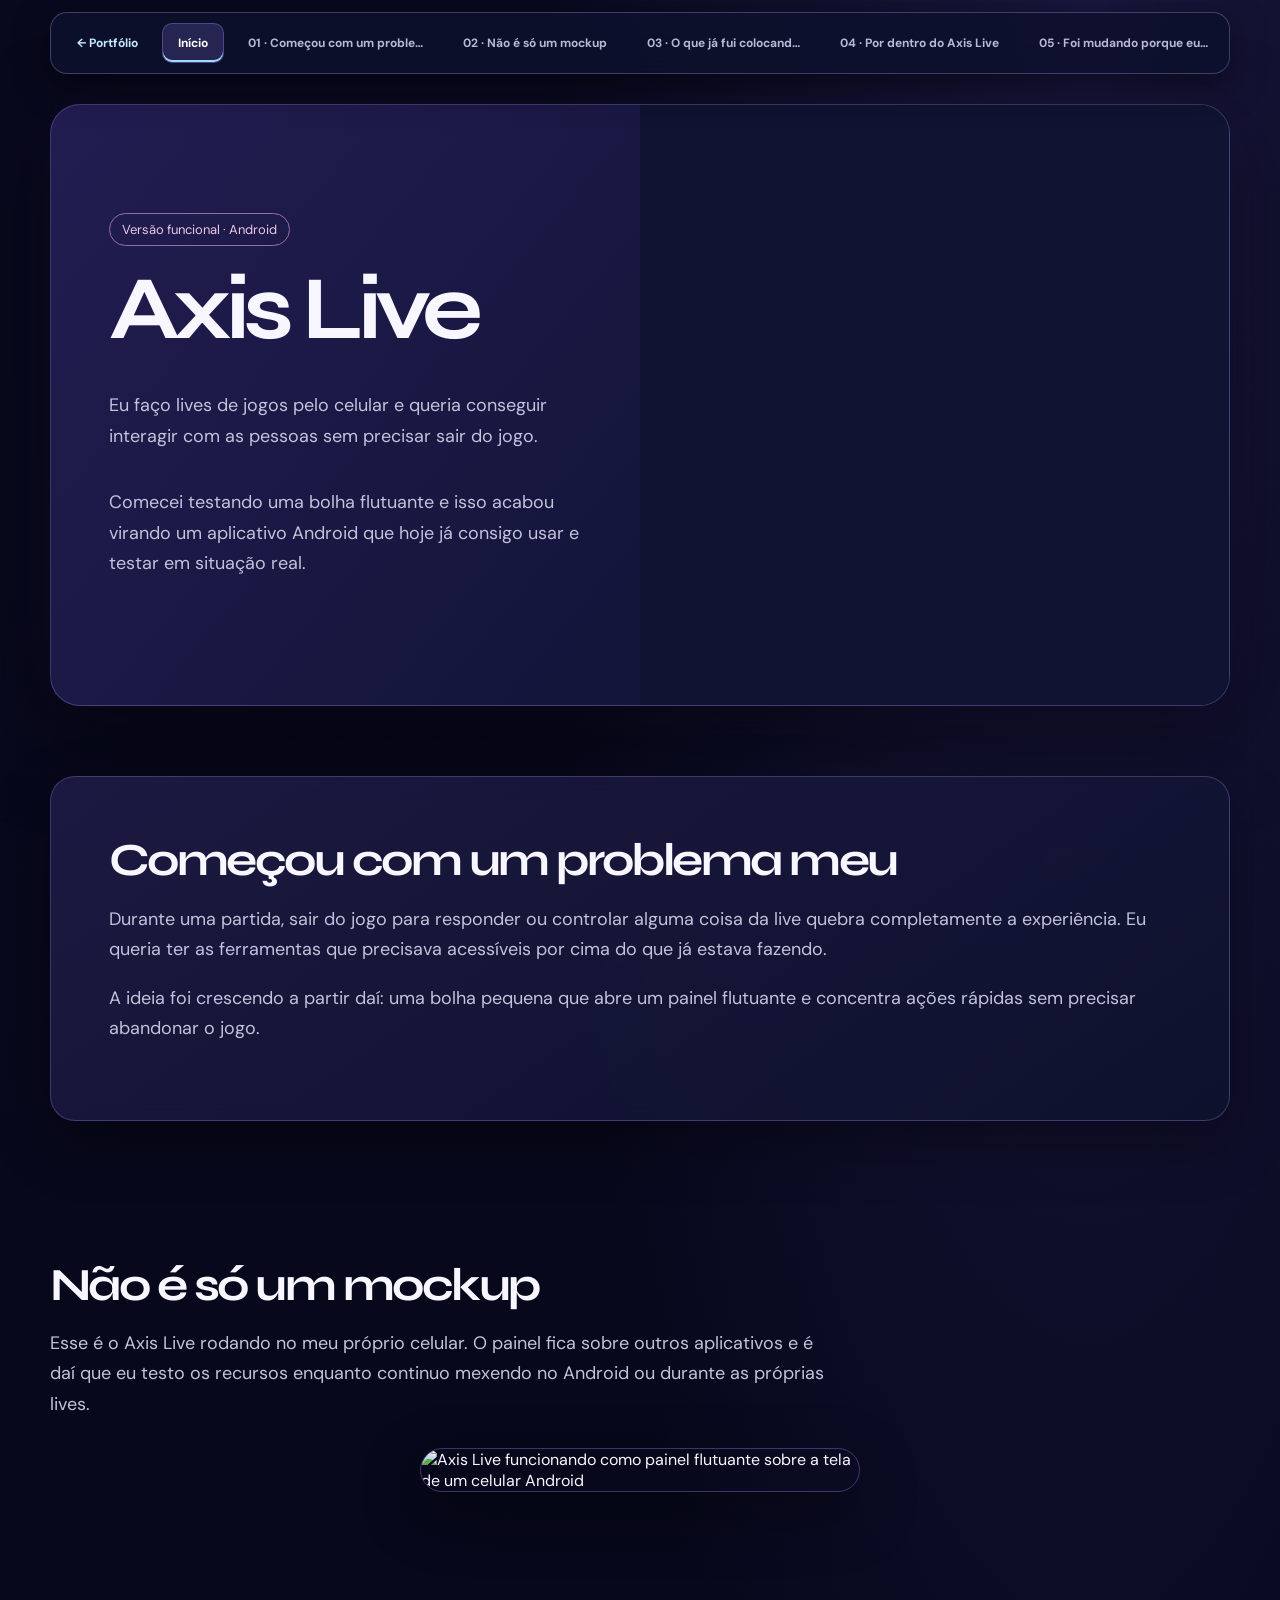
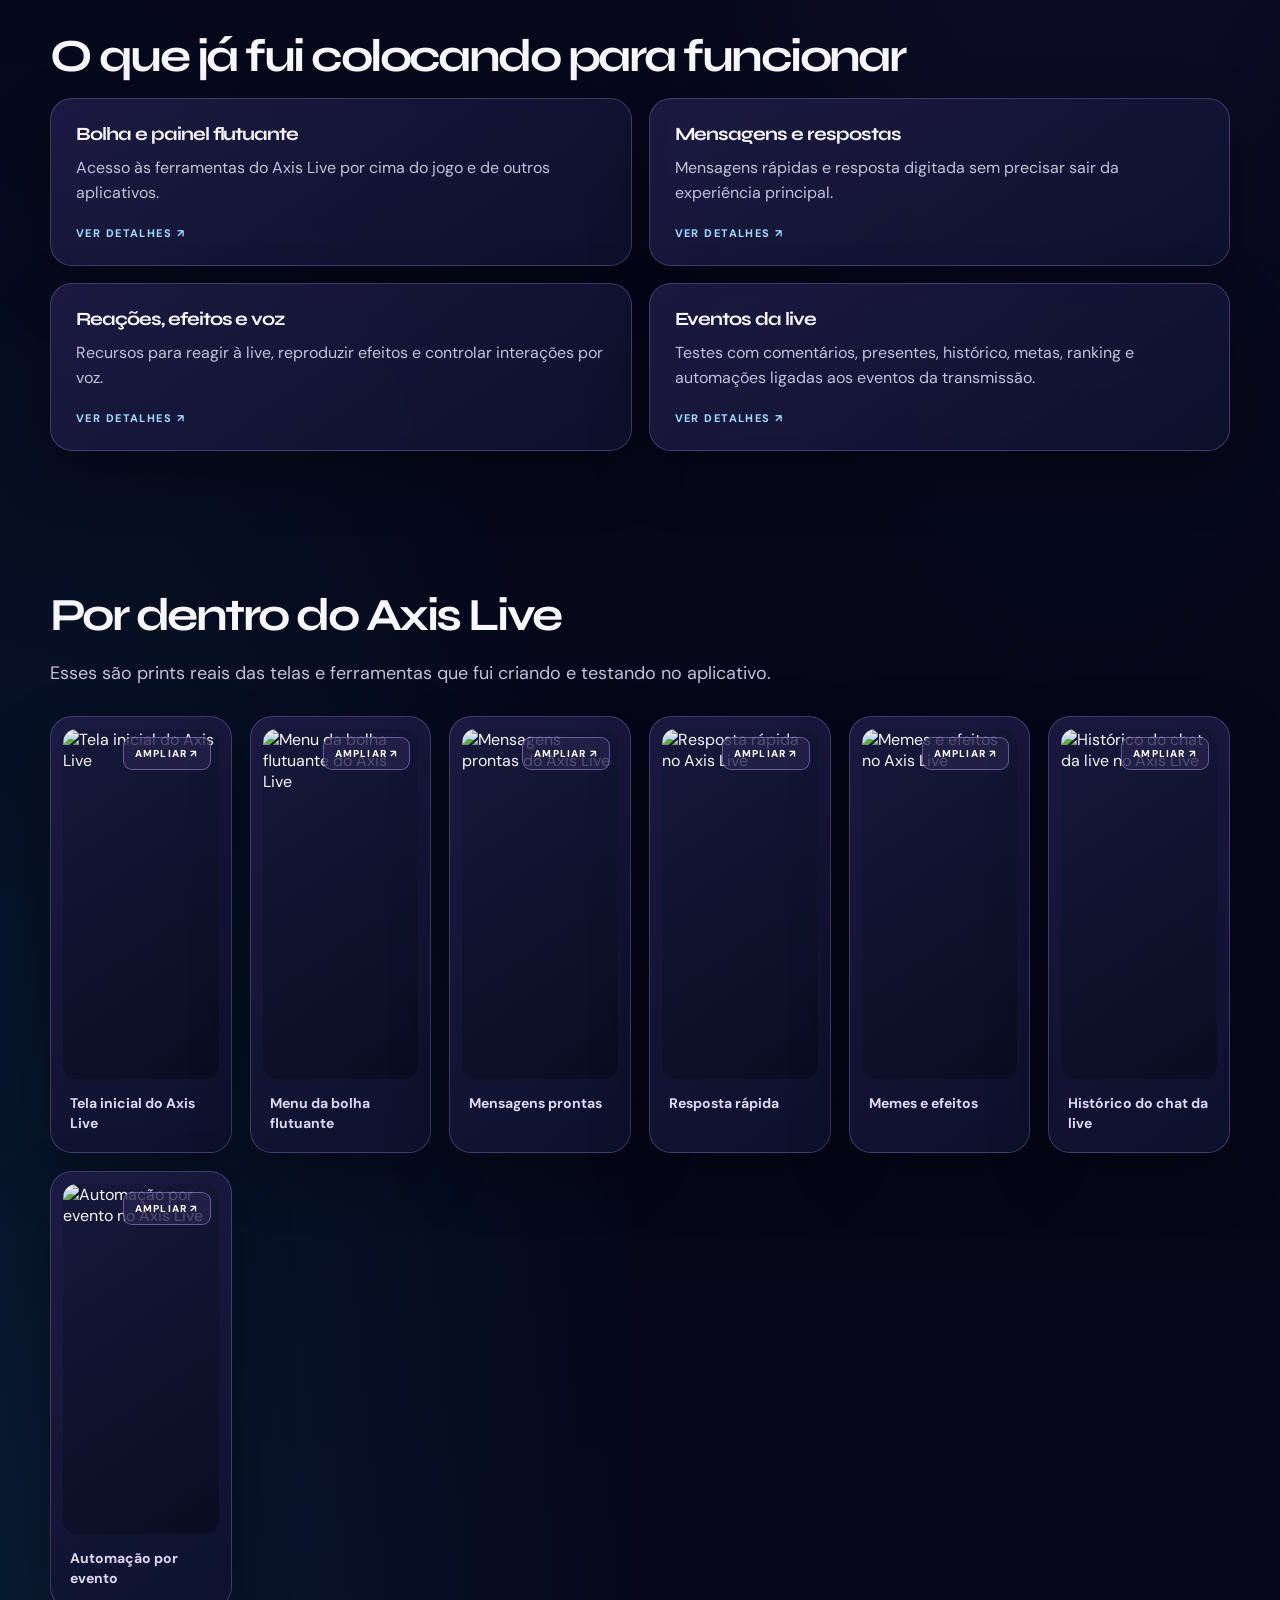
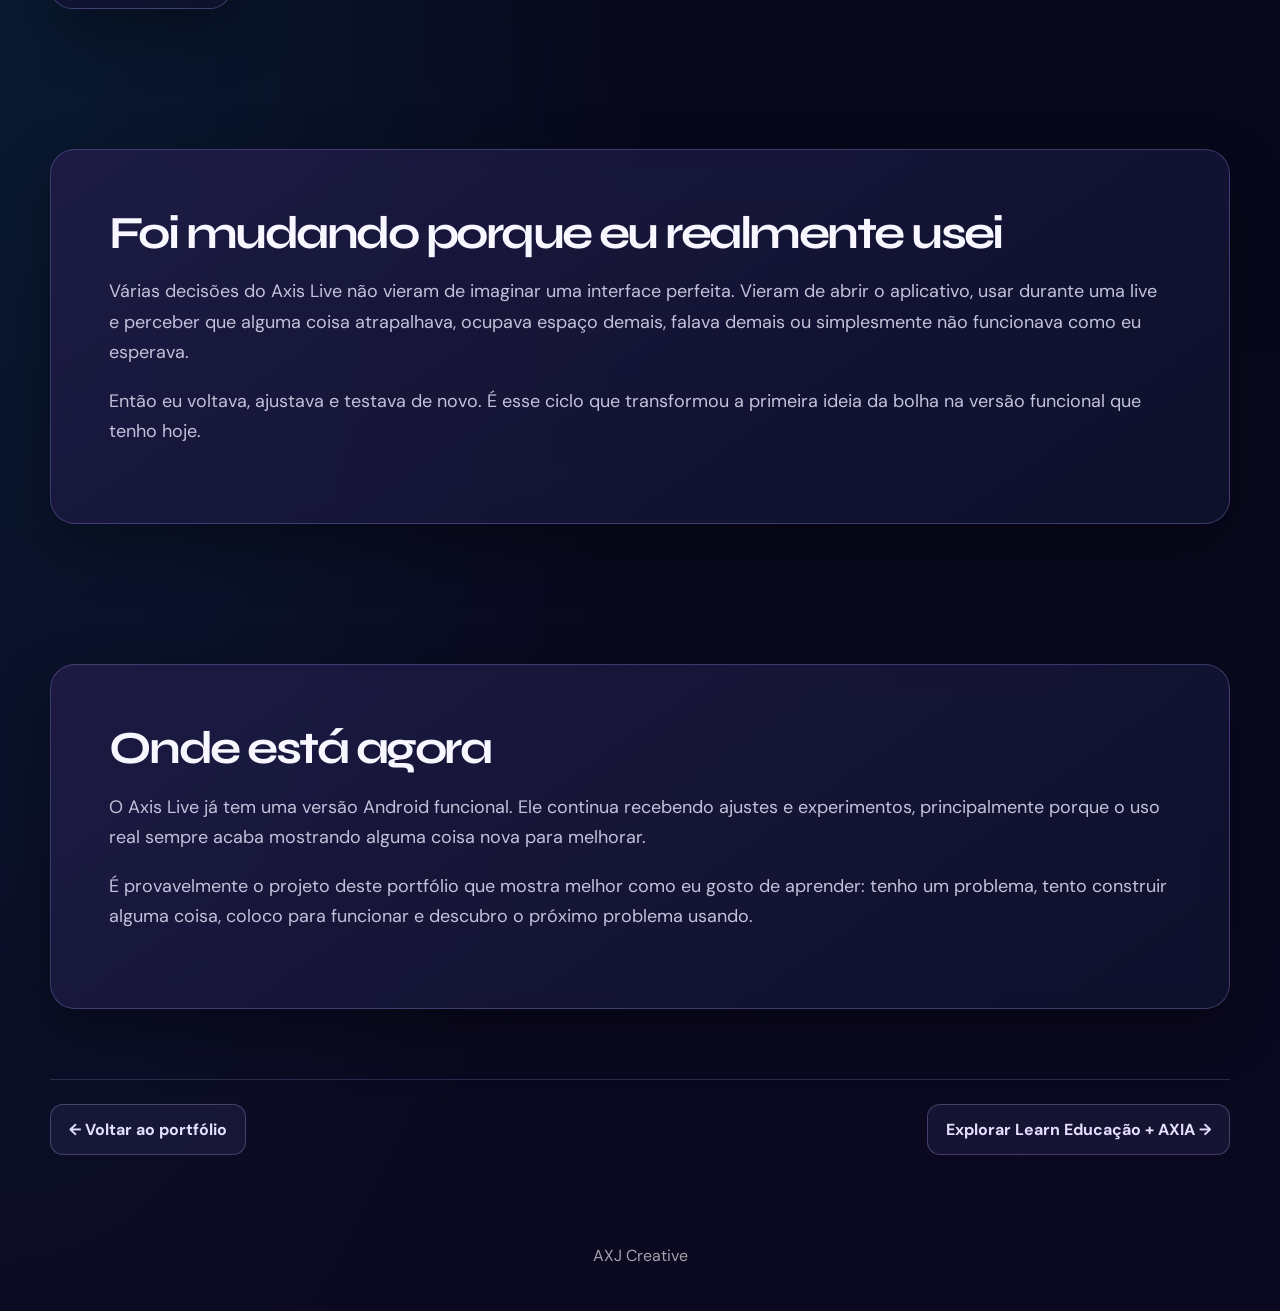
==== commit 90df9239: "Restaurar layout anterior do portfólio AXJ Creative: projetos/axis-live.html" ====
--- a/projetos/axis-live.html
+++ b/projetos/axis-live.html
@@ -2,24 +2,106 @@
 <html lang="pt-BR"><head><meta charset="utf-8"><meta name="viewport" content="width=device-width,initial-scale=1">
 <title>Axis Live | AXJ Creative</title>
 <meta name="description" content="Case do Axis Live, aplicativo Android funcional criado e testado pela Ju durante suas próprias lives.">
-<link rel="preconnect" href="https://fonts.googleapis.com"><link rel="preconnect" href="https://fonts.gstatic.com" crossorigin><link href="https://fonts.googleapis.com/css2?family=Outfit:wght@400;500;600;700;800&display=swap" rel="stylesheet"><link href="https://fonts.googleapis.com/css2?family=DM+Sans:wght@400;500;600;700&family=Syne:wght@500;600;700;800&display=swap" rel="stylesheet"><link rel="preconnect" href="https://fonts.googleapis.com"><link rel="preconnect" href="https://fonts.gstatic.com" crossorigin><link href="https://fonts.googleapis.com/css2?family=DM+Sans:wght@400;500;600;700;800&family=Syne:wght@500;600;700;800&display=swap" rel="stylesheet"><style>
-:root{color-scheme:dark;--muted:#b6b8c6;--acid:#c4f36b;--line:#353b49;--text:#f6f5f0}
-*{box-sizing:border-box}html{scroll-behavior:smooth;scroll-padding-top:100px}body{margin:0;background:#080a11;color:var(--text);font:16px/1.7 'DM Sans',sans-serif;-webkit-font-smoothing:antialiased}body:before{content:"";position:fixed;inset:0;z-index:-1;pointer-events:none;background:linear-gradient(90deg,#ffffff08 1px,transparent 1px);background-size:calc(100%/6) 100%}h1,h2,h3{font-family:Syne,sans-serif;line-height:1.04;letter-spacing:-.065em;margin-top:0}h1{font-size:clamp(75px,10vw,150px)}h2{font-size:clamp(40px,6vw,82px)}h3{font-size:clamp(24px,3vw,38px)}p{color:var(--muted);line-height:1.8}a{color:inherit}a:focus-visible,button:focus-visible,[role=button]:focus-visible{outline:3px solid var(--acid);outline-offset:4px}button{font:inherit}.wrap{width:min(1350px,calc(100% - 64px));margin:auto}.glass{background:none;border:0;border-radius:0;box-shadow:none;backdrop-filter:none}.case-nav{position:sticky;top:0;z-index:80;display:flex;align-items:center;gap:6px;overflow-x:auto;scrollbar-width:none;padding:15px 0;border-bottom:1px solid #ffffff30;background:#080a11ee;backdrop-filter:blur(20px)}.case-nav::-webkit-scrollbar{display:none}.case-nav a{white-space:nowrap;text-decoration:none;font-size:11px;font-weight:800;letter-spacing:.05em;text-transform:uppercase;color:#c4c4d1;padding:12px 14px;transition:color .2s}.case-nav a:hover,.case-nav a.active{color:var(--acid)}.case-nav .case-home{color:white;border:1px solid #ffffff55;margin-right:18px}.hero{min-height:650px;display:grid;grid-template-columns:1fr 1fr;overflow:hidden;border-bottom:1px solid #ffffff2d}.hero-copy{padding:clamp(65px,7vw,115px) 35px 65px 0;display:flex;flex-direction:column;justify-content:center}.hero h1{margin:24px 0 35px}.hero p{max-width:560px;font-size:clamp(17px,1.5vw,21px)}.hero .tag{color:var(--acid);font-size:12px;font-weight:800;letter-spacing:.15em;text-transform:uppercase}.hero-img{min-height:600px;background-position:center!important;background-size:contain!important;background-repeat:no-repeat!important;background-color:#111529;position:relative}.hero-img:after{content:"";position:absolute;inset:0;background:linear-gradient(90deg,#080a11 0,transparent 25%),linear-gradient(0deg,#080a11 0,transparent 25%)}.section{padding:clamp(80px,10vw,140px) 0;border-bottom:1px solid #ffffff2a;position:relative}.section:before{content:attr(data-number);display:block;color:var(--acid);font-size:11px;font-weight:800;letter-spacing:.17em;margin-bottom:20px}.section>h2,.copy h2{max-width:950px;margin-bottom:36px}.copy{max-width:1080px}.copy p,.section>p{font-size:clamp(17px,1.6vw,22px);max-width:800px}.grid{display:grid;grid-template-columns:repeat(2,1fr);gap:1px;background:#343849;border:1px solid #343849}.mini,.eco{background:#121622;padding:clamp(28px,4vw,50px);min-height:245px;display:flex;flex-direction:column;justify-content:flex-end;cursor:pointer;transition:background .3s}.mini:hover,.eco:hover{background:#20293a}.mini:before,.eco:before{content:"";display:block;width:26px;height:26px;border:1px solid var(--acid);border-radius:50%;margin-bottom:auto}.mini h3,.eco h3{font-size:clamp(25px,3vw,39px);margin:25px 0 12px}.mini p,.eco p{font-size:15px;margin:0}.gallery{display:grid;grid-template-columns:repeat(3,minmax(0,1fr));gap:14px}.shot{margin:0;padding:15px;background:#121625;border:1px solid #343849;cursor:zoom-in;transition:transform .25s,border-color .25s}.shot:hover{transform:translateY(-6px);border-color:var(--acid)}.shot img{display:block;width:100%;height:390px;object-fit:contain;background:#080b17}.shot figcaption{padding:15px 4px 5px;font-size:12px;font-weight:800;letter-spacing:.03em;color:#e3e3ee}.proof,.screen{display:block;max-width:100%;width:min(100%,900px);max-height:700px;object-fit:contain;margin:35px auto;background:#101424;border:1px solid #343849;padding:20px;cursor:zoom-in}.footer{padding:35px 0;color:#a1a4b5;font-size:12px;letter-spacing:.15em;text-transform:uppercase}.case-bottom-nav{display:flex;justify-content:space-between;gap:15px;padding:60px 0;border-top:1px solid #ffffff30}.case-bottom-nav a{display:inline-block;padding:17px 22px;text-decoration:none;font-size:13px;font-weight:800;background:var(--acid);color:#10130d}.case-bottom-nav a:first-child{background:transparent;color:white;border:1px solid #ffffff66}.axj-viewer{position:fixed;inset:0;z-index:1000;background:#05060bf5;display:none;align-items:center;justify-content:center;padding:70px}.axj-viewer.open{display:flex}.axj-viewer img{max-width:100%;max-height:calc(100dvh - 170px);object-fit:contain}.axj-viewer button{position:absolute;border:1px solid #ffffff55;background:#171b2a;color:white;width:48px;height:48px;cursor:pointer;font-size:25px}.viewer-close{top:22px;right:22px}.viewer-prev{left:18px;top:50%}.viewer-next{right:18px;top:50%}.viewer-count{position:absolute;top:35px;left:25px;color:var(--acid);font-weight:800;letter-spacing:.15em;font-size:12px}.viewer-title{position:absolute;bottom:25px;left:70px;right:70px;text-align:center;font-size:13px;font-weight:700}.axj-info-modal{position:fixed;inset:0;z-index:990;background:#05060bf0;display:none;align-items:center;justify-content:center;padding:20px}.axj-info-modal.open{display:flex}.axj-info-panel{position:relative;width:min(700px,100%);max-height:90dvh;overflow:auto;background:var(--acid);color:#10130d;padding:clamp(35px,5vw,70px)}.axj-info-panel .eyebrow{font-size:11px;letter-spacing:.15em;font-weight:800}.axj-info-panel h2{font-size:clamp(40px,6vw,70px)}.axj-info-panel p{font-size:18px;color:#26301d}.axj-info-panel button{position:absolute;right:15px;top:15px;background:#10130d;color:white;border:0;width:43px;height:43px;cursor:pointer}.axj-progress{position:fixed;top:0;left:0;height:3px;background:var(--acid);z-index:9999}.axj-reveal{opacity:0;transform:translateY(25px);transition:opacity .65s,transform .65s}.axj-reveal.visible{opacity:1;transform:none}
-@media(max-width:850px){.wrap{width:calc(100% - 32px)}.hero{grid-template-columns:1fr;display:flex;flex-direction:column}.hero-img{order:0;min-height:380px;height:380px}.hero-img:after{background:linear-gradient(0deg,#080a11,transparent 35%)}.hero-copy{order:1;padding:18px 0 65px}.hero h1{font-size:clamp(65px,14vw,110px)}.section{padding:75px 0}.section h2{font-size:clamp(39px,10vw,65px)}.gallery{grid-template-columns:repeat(2,minmax(0,1fr))}.shot img{height:270px}.case-nav{padding:9px 0}.case-nav a{padding:10px;font-size:10px}}
-@media(max-width:560px){.hero-img{height:300px;min-height:300px}.grid{grid-template-columns:1fr}.mini,.eco{min-height:190px}.gallery{gap:8px}.shot{padding:7px}.shot img{height:220px}.shot figcaption{font-size:11px}.axj-viewer{padding:65px 12px 90px}.axj-viewer img{max-height:calc(100dvh - 170px)}.viewer-prev,.viewer-next{top:auto;bottom:15px}.viewer-title{bottom:25px}.case-bottom-nav{flex-direction:column}.case-bottom-nav a{text-align:center}}
-@media(prefers-reduced-motion:reduce){*,*:before,*:after{animation:none!important;transition:none!important;scroll-behavior:auto!important}.axj-reveal{opacity:1;transform:none}}
-</style></head><body><main class="wrap" id="topo">
+<style>
+:root{--bg:#0b0910;--card:rgba(74,64,79,.58);--line:rgba(151,128,160,.34);--accent:#d98ac8;--text:#fbf8ff;--muted:#c9c1cc}
+*{box-sizing:border-box}html{scroll-behavior:smooth}body{margin:0;background:radial-gradient(circle at 10% 0,#6b537044,transparent 28%),radial-gradient(circle at 90% 45%,#51465f33,transparent 30%),var(--bg);color:var(--text);font-family:Arial,sans-serif}
+.wrap{width:min(1050px,calc(100% - 28px));margin:auto}.back{display:inline-block;margin:24px 0;color:#e5b5dc;text-decoration:none;font-weight:700}.glass{background:linear-gradient(145deg,rgba(74,64,79,.58),rgba(34,29,39,.52));border:1px solid var(--line);border-radius:24px;backdrop-filter:blur(14px)}
+.hero{display:grid;grid-template-columns:1fr 1fr;overflow:hidden}.hero-copy{padding:clamp(28px,5vw,58px);display:flex;flex-direction:column;justify-content:center}.hero-img{min-height:600px;background:url('https://axj.gmyll.com/assets/thumbaxi.png') center/cover no-repeat}.tag{width:max-content;border:1px solid #95709e;padding:7px 12px;border-radius:999px;color:#e7c7e5;font-size:13px}.hero h1{font-size:clamp(42px,7vw,72px);line-height:1;margin:18px 0}.hero p,.copy p{color:var(--muted);font-size:18px;line-height:1.7}.section{padding:70px 0}.section h2{font-size:clamp(30px,5vw,46px);margin:0 0 18px}.copy{padding:clamp(24px,5vw,46px)}.grid{display:grid;grid-template-columns:repeat(2,1fr);gap:18px}.mini{padding:25px}.mini h3{margin:0 0 10px}.mini p{margin:0;color:var(--muted);line-height:1.6}.proof{display:block;width:min(100%,440px);margin:28px auto 0;border-radius:22px;border:1px solid var(--line);box-shadow:0 20px 60px #0006}.gallery{display:grid;grid-template-columns:repeat(2,1fr);gap:18px;margin-top:28px}.shot{margin:0;overflow:hidden;padding:10px}.shot img{display:block;width:100%;height:auto;border-radius:16px}.shot figcaption{padding:12px 8px 6px;color:var(--muted);font-size:14px;line-height:1.4}.footer{text-align:center;color:#a99faa;padding:20px 0 45px}
+@media(max-width:720px){.gallery{grid-template-columns:1fr}.hero{grid-template-columns:1fr}.hero-img{min-height:570px;order:-1;background-position:center top}.section{padding:48px 0}.grid{grid-template-columns:1fr}.hero-copy{padding:28px 23px}.hero p,.copy p{font-size:17px}}
+</style><style>
+/* AXJ Case pages — mesma linguagem visual do portfólio */
+:root{--bg:#060819;--card:#151534e8;--line:#8c7cdb66;--accent:#b4a4ff;--vio:#8b8bff;--text:#f7f6ff;--muted:#c3c2db}
+body{background:radial-gradient(ellipse at 85% 0%,#5144a93a,transparent 36%),radial-gradient(ellipse at 0% 70%,#146e9930,transparent 36%),linear-gradient(180deg,#08091d,#050719 60%,#0b0920);color:#f8f6ff;overflow-x:hidden}
+body:before{content:"";position:fixed;inset:0;pointer-events:none;opacity:.17;background-image:linear-gradient(#b6b3ed13 1px,transparent 1px),linear-gradient(90deg,#b6b3ed13 1px,transparent 1px);background-size:48px 48px}
+.glass{background:linear-gradient(145deg,#201c48d9,#0e122de8);border:1px solid #9687dd55;box-shadow:0 22px 60px #0005;backdrop-filter:blur(10px)}
+h1,h2,h3{letter-spacing:-.045em;line-height:1.1}
+h1{font-size:clamp(43px,7vw,85px)}
+h2{font-size:clamp(30px,4.5vw,54px)}
+a{transition:color .2s,transform .2s,border-color .2s}
+a:hover{color:#9bdfff}
+section{scroll-margin-top:85px}
+.section{position:relative}
+.section>.glass,.section .glass{border-radius:25px}
+img{max-width:100%;height:auto}
+@media(hover:hover){.section .glass{transition:transform .3s ease,border-color .3s ease,box-shadow .3s ease}.section .glass:hover{border-color:#b0a1ff88;box-shadow:0 22px 60px #6550c125}}
+@media(max-width:760px){.section>.glass,.section .glass{border-radius:20px}h1{font-size:clamp(40px,11vw,60px)}}
+@media(prefers-reduced-motion:reduce){*,*:before,*:after{animation:none!important;transition:none!important;scroll-behavior:auto!important}}
+</style><link rel="preconnect" href="https://fonts.googleapis.com"><link rel="preconnect" href="https://fonts.gstatic.com" crossorigin><link href="https://fonts.googleapis.com/css2?family=Outfit:wght@400;500;600;700;800&display=swap" rel="stylesheet"><style>
+/* AXJ case experience — galeria cinematográfica e painéis exploráveis */
+body{font-family:Outfit,system-ui,sans-serif}
+.wrap{width:min(1180px,calc(100% - 32px))}
+.back{display:inline-flex;align-items:center;gap:10px;margin:24px 0 20px;padding:13px 18px;background:#a39bff12;border:1px solid #a39bff44;border-radius:13px;color:#e3ddff;text-decoration:none;font-weight:700}
+.back:hover{transform:translateX(-4px);color:#fff}
+.hero{border-radius:30px;overflow:hidden;box-shadow:0 30px 90px #0008,0 0 70px #6b54d015;background:linear-gradient(130deg,#221d51,#0a102c)}
+.hero h1{font-size:clamp(48px,7.5vw,90px);letter-spacing:-.065em;line-height:1}
+.hero-copy{position:relative;z-index:1}
+.hero-img{background-size:contain!important;background-position:center!important;background-repeat:no-repeat!important;background-color:#101331!important}
+.section{padding:70px 0}
+.section>h2{letter-spacing:-.055em;line-height:1.06}
+.copy{padding:clamp(28px,5vw,58px);border-radius:26px}
+.grid{gap:17px}
+.mini,.eco{position:relative;overflow:hidden;border-radius:22px!important;cursor:pointer;transition:transform .3s ease,border-color .3s ease,box-shadow .3s ease}
+.mini:hover,.eco:hover{transform:translateY(-5px);border-color:#b3a1ff!important;box-shadow:0 22px 55px #5a4fc42a}
+.mini:after,.eco:after{content:"VER DETALHES  ↗";display:block;margin-top:20px;font-size:11px;letter-spacing:.13em;font-weight:800;color:#9ddaff}
+.mini:focus-visible,.eco:focus-visible,.shot:focus-visible,.proof:focus-visible,.screen:focus-visible{outline:3px solid #9bdfff;outline-offset:4px}
+.gallery{display:grid;grid-template-columns:repeat(auto-fit,minmax(180px,1fr));gap:18px}
+.shot{position:relative;margin:0!important;padding:12px!important;overflow:hidden;cursor:zoom-in;border-radius:22px!important;transition:transform .35s ease,border-color .3s,box-shadow .3s}
+.shot:hover{transform:translateY(-7px);border-color:#b4a3ff!important;box-shadow:0 25px 55px #0007}
+.shot img{display:block;width:100%;height:clamp(230px,30vw,350px);object-fit:contain;background:linear-gradient(145deg,#15183a,#0a0d21);border-radius:14px;transition:transform .4s}
+.shot:hover img{transform:scale(1.035)}
+.shot figcaption{font-size:14px;font-weight:700;color:#ddd9f4;padding:15px 7px 7px}
+.shot:before{content:"AMPLIAR  ↗";position:absolute;z-index:2;right:20px;top:20px;font-size:10px;font-weight:800;letter-spacing:.12em;color:white;background:#28224dcb;border:1px solid #b4a3ff77;padding:9px 11px;border-radius:9px}
+.proof,.screen{cursor:zoom-in;max-width:100%;object-fit:contain;transition:filter .3s,transform .3s}
+.proof:hover,.screen:hover{filter:brightness(1.12)}
+.axj-viewer{position:fixed;inset:0;z-index:9999;background:#030515f2;backdrop-filter:blur(22px);display:none;align-items:center;justify-content:center;padding:70px 70px 80px}
+.axj-viewer.open{display:flex;animation:viewerIn .25s ease}
+.axj-viewer img{max-width:100%;max-height:calc(100dvh - 160px);object-fit:contain;border-radius:12px;box-shadow:0 20px 70px #000a}
+.axj-viewer .viewer-title{position:absolute;bottom:23px;left:80px;right:80px;text-align:center;color:#eeeaff;font-size:15px;font-weight:700}
+.axj-viewer button{position:absolute;border:1px solid #a69be577;background:#29244be8;color:white;border-radius:14px;min-width:44px;height:46px;font-size:24px;cursor:pointer}
+.axj-viewer button:hover{background:#4d4087}
+.viewer-close{right:22px;top:20px}.viewer-prev{left:18px;top:50%}.viewer-next{right:18px;top:50%}
+.viewer-count{position:absolute;top:32px;left:25px;color:#a7dfff;font-size:12px;letter-spacing:.16em;font-weight:800}
+.axj-info-modal{position:fixed;inset:0;z-index:9998;background:#030515d9;backdrop-filter:blur(18px);display:none;align-items:center;justify-content:center;padding:18px}
+.axj-info-modal.open{display:flex}
+.axj-info-panel{position:relative;width:min(620px,100%);padding:clamp(28px,5vw,55px);border:1px solid #ab9aee88;border-radius:28px;background:radial-gradient(circle at 100% 0%,#7258d43b,transparent 55%),linear-gradient(145deg,#211c49,#0a102b);box-shadow:0 40px 90px #000a}
+.axj-info-panel h2{font-size:clamp(30px,5vw,47px);margin:15px 40px 20px 0}
+.axj-info-panel p{font-size:18px;line-height:1.75;color:#d9d6ec}
+.axj-info-panel .eyebrow{font-size:11px;letter-spacing:.18em;color:#a5e0ff;font-weight:800}
+.axj-info-panel button{position:absolute;top:16px;right:16px;background:#32295f;color:white;border:1px solid #a79ae3;border-radius:50%;width:42px;height:42px;font-size:25px;cursor:pointer}
+.axj-progress{position:fixed;top:0;left:0;width:0;height:3px;z-index:9997;background:linear-gradient(90deg,#8478ff,#9ee6ff);box-shadow:0 0 12px #9bdfff}
+.axj-reveal{opacity:0;transform:translateY(25px);transition:opacity .65s ease,transform .65s ease}
+.axj-reveal.visible{opacity:1;transform:none}
+@keyframes viewerIn{from{opacity:0}to{opacity:1}}
+@media(max-width:760px){.wrap{width:calc(100% - 24px)}.section{padding:55px 0}.hero{border-radius:22px}.hero-img{min-height:260px!important;background-size:contain!important}.gallery{grid-template-columns:repeat(2,minmax(0,1fr));gap:10px}.shot{padding:8px!important;border-radius:16px!important}.shot img{height:220px}.shot figcaption{font-size:12px;padding:12px 5px 5px}.shot:before{top:13px;right:13px;font-size:9px;padding:7px}.axj-viewer{padding:65px 12px 90px}.axj-viewer img{max-height:calc(100dvh - 190px)}.viewer-prev{left:10px;top:auto;bottom:19px}.viewer-next{right:10px;top:auto;bottom:19px}.axj-viewer .viewer-title{bottom:30px;left:65px;right:65px;font-size:12px}.viewer-count{top:32px;left:15px}.axj-info-panel{border-radius:22px}}
+@media(prefers-reduced-motion:reduce){.axj-reveal{opacity:1;transform:none}.axj-viewer.open{animation:none}}
+</style><style>
+/* Project navigation — chapter-based case study */
+.case-nav{position:sticky;top:10px;z-index:40;display:flex;align-items:center;gap:8px;padding:10px;margin:12px 0 30px;overflow-x:auto;scrollbar-width:none;background:#0e112de8;border:1px solid #8c82cb66;border-radius:17px;backdrop-filter:blur(18px);box-shadow:0 12px 38px #0007}
+.case-nav::-webkit-scrollbar{display:none}
+.case-nav a{white-space:nowrap;flex-shrink:0;text-decoration:none;font-size:12px;font-weight:700;color:#b9b8d4;padding:11px 15px;border-radius:10px;border:1px solid transparent;transition:background .2s,color .2s}
+.case-nav a:hover,.case-nav a.active{color:#fff;background:#7362c344;border-color:#9d8fe955}
+.case-nav a.active{box-shadow:inset 0 -2px #9fdaff}
+.case-nav .case-home{color:#c3e9ff;margin-right:auto}
+.case-section-num{font-size:11px;letter-spacing:.16em;font-weight:800;color:#8bdcff;display:block;margin-bottom:12px}
+.case-bottom-nav{display:flex;justify-content:space-between;align-items:center;gap:12px;padding:24px 0 70px;border-top:1px solid #8c82cb44}
+.case-bottom-nav a{color:#e4dfff;text-decoration:none;padding:14px 18px;border:1px solid #a395d455;border-radius:13px;background:#8b7bea18;font-weight:700}
+.case-bottom-nav a:hover{background:#8b7bea33}
+.case-hero-label{display:block;font-size:11px;font-weight:800;letter-spacing:.18em;color:#9ddfff;margin-bottom:12px}
+.case-hero-meta{display:flex;flex-wrap:wrap;gap:9px;margin-top:24px}
+.case-hero-meta span{font-size:11px;padding:9px 12px;border:1px solid #b1a1ff55;border-radius:99px;color:#d8d0ff}
+@media(max-width:760px){.case-nav{top:6px;margin:10px -2px 20px;padding:7px;border-radius:13px}.case-nav a{padding:10px 12px;font-size:11px}.case-bottom-nav{flex-direction:column;align-items:stretch}.case-bottom-nav a{text-align:center}}
+</style><link href="https://fonts.googleapis.com/css2?family=DM+Sans:wght@400;500;600;700&family=Syne:wght@500;600;700;800&display=swap" rel="stylesheet"><style>body{font-family:'DM Sans',sans-serif}h1,h2,h3,.brand,.axj-map-card strong,.axj-map-head h2,.axj-discover h2,.project h3{font-family:'Syne',sans-serif;letter-spacing:-.055em}.hero h1{letter-spacing:-.075em}.axj-map-launch{font-family:'DM Sans',sans-serif}@media(max-width:760px){.hero h1{letter-spacing:-.075em}}</style></head><body><main class="wrap" id="topo">
 <nav class="case-nav" aria-label="Navegação do projeto"><a class="case-home" href="../index.html#projetos">← Portfólio</a><a href="#topo" class="active">Início</a><a href="#capitulo-1">01 · Começou com um proble…</a><a href="#capitulo-2">02 · Não é só um mockup</a><a href="#capitulo-3">03 · O que já fui colocand…</a><a href="#capitulo-4">04 · Por dentro do Axis Live</a><a href="#capitulo-5">05 · Foi mudando porque eu…</a><a href="#capitulo-6">06 · Onde está agora</a></nav>
 <section class="hero glass"><span style="display:none">Projeto</span><div class="hero-copy"><span class="tag">Versão funcional · Android</span><h1>Axis Live</h1><p>Eu faço lives de jogos pelo celular e queria conseguir interagir com as pessoas sem precisar sair do jogo.</p><p>Comecei testando uma bolha flutuante e isso acabou virando um aplicativo Android que hoje já consigo usar e testar em situação real.</p></div><div class="hero-img"></div></section>
-<section class="section" data-number="CAPÍTULO 01 / 06" id="capitulo-1"><div class="copy glass"><h2>Começou com um problema meu</h2><p>Durante uma partida, sair do jogo para responder ou controlar alguma coisa da live quebra completamente a experiência. Eu queria ter as ferramentas que precisava acessíveis por cima do que já estava fazendo.</p><p>A ideia foi crescendo a partir daí: uma bolha pequena que abre um painel flutuante e concentra ações rápidas sem precisar abandonar o jogo.</p></div></section>
-<section class="section" data-number="CAPÍTULO 02 / 06" id="capitulo-2"><h2>Não é só um mockup</h2><p style="color:var(--muted);font-size:18px;line-height:1.7;max-width:780px">Esse é o Axis Live rodando no meu próprio celular. O painel fica sobre outros aplicativos e é daí que eu testo os recursos enquanto continuo mexendo no Android ou durante as próprias lives.</p><img class="proof" src="https://axj.gmyll.com/assets/livebolha.png" alt="Axis Live funcionando como painel flutuante sobre a tela de um celular Android"></section>
-<section class="section" data-number="CAPÍTULO 03 / 06" id="capitulo-3"><h2>O que já fui colocando para funcionar</h2><div class="grid">
+<section class="section" id="capitulo-1"><div class="copy glass"><h2>Começou com um problema meu</h2><p>Durante uma partida, sair do jogo para responder ou controlar alguma coisa da live quebra completamente a experiência. Eu queria ter as ferramentas que precisava acessíveis por cima do que já estava fazendo.</p><p>A ideia foi crescendo a partir daí: uma bolha pequena que abre um painel flutuante e concentra ações rápidas sem precisar abandonar o jogo.</p></div></section>
+<section class="section" id="capitulo-2"><h2>Não é só um mockup</h2><p style="color:var(--muted);font-size:18px;line-height:1.7;max-width:780px">Esse é o Axis Live rodando no meu próprio celular. O painel fica sobre outros aplicativos e é daí que eu testo os recursos enquanto continuo mexendo no Android ou durante as próprias lives.</p><img class="proof" src="https://axj.gmyll.com/assets/livebolha.png" alt="Axis Live funcionando como painel flutuante sobre a tela de um celular Android"></section>
+<section class="section" id="capitulo-3"><h2>O que já fui colocando para funcionar</h2><div class="grid">
 <div class="mini glass"><h3>Bolha e painel flutuante</h3><p>Acesso às ferramentas do Axis Live por cima do jogo e de outros aplicativos.</p></div>
 <div class="mini glass"><h3>Mensagens e respostas</h3><p>Mensagens rápidas e resposta digitada sem precisar sair da experiência principal.</p></div>
 <div class="mini glass"><h3>Reações, efeitos e voz</h3><p>Recursos para reagir à live, reproduzir efeitos e controlar interações por voz.</p></div>
 <div class="mini glass"><h3>Eventos da live</h3><p>Testes com comentários, presentes, histórico, metas, ranking e automações ligadas aos eventos da transmissão.</p></div>
 </div></section>
-<section class="section" data-number="CAPÍTULO 04 / 06" id="capitulo-4"><h2>Por dentro do Axis Live</h2><p style="color:var(--muted);font-size:18px;line-height:1.7;max-width:780px">Esses são prints reais das telas e ferramentas que fui criando e testando no aplicativo.</p><div class="gallery">
+<section class="section" id="capitulo-4"><h2>Por dentro do Axis Live</h2><p style="color:var(--muted);font-size:18px;line-height:1.7;max-width:780px">Esses são prints reais das telas e ferramentas que fui criando e testando no aplicativo.</p><div class="gallery">
 <figure class="shot glass"><img src="https://axj.gmyll.com/assets/telainiciallive.png" alt="Tela inicial do Axis Live"><figcaption>Tela inicial do Axis Live</figcaption></figure>
 <figure class="shot glass"><img src="https://axj.gmyll.com/assets/menubolha.png" alt="Menu da bolha flutuante do Axis Live"><figcaption>Menu da bolha flutuante</figcaption></figure>
 <figure class="shot glass"><img src="https://axj.gmyll.com/assets/mensagempronta.png" alt="Mensagens prontas do Axis Live"><figcaption>Mensagens prontas</figcaption></figure>
@@ -28,8 +110,8 @@
 <figure class="shot glass"><img src="https://axj.gmyll.com/assets/históricochatlive.png" alt="Histórico do chat da live no Axis Live"><figcaption>Histórico do chat da live</figcaption></figure>
 <figure class="shot glass"><img src="https://axj.gmyll.com/assets/automacaoevento.png" alt="Automação por evento no Axis Live"><figcaption>Automação por evento</figcaption></figure>
 </div></section>
-<section class="section" data-number="CAPÍTULO 05 / 06" id="capitulo-5"><div class="copy glass"><h2>Foi mudando porque eu realmente usei</h2><p>Várias decisões do Axis Live não vieram de imaginar uma interface perfeita. Vieram de abrir o aplicativo, usar durante uma live e perceber que alguma coisa atrapalhava, ocupava espaço demais, falava demais ou simplesmente não funcionava como eu esperava.</p><p>Então eu voltava, ajustava e testava de novo. É esse ciclo que transformou a primeira ideia da bolha na versão funcional que tenho hoje.</p></div></section>
-<section class="section" data-number="CAPÍTULO 06 / 06" id="capitulo-6"><div class="copy glass"><h2>Onde está agora</h2><p>O Axis Live já tem uma versão Android funcional. Ele continua recebendo ajustes e experimentos, principalmente porque o uso real sempre acaba mostrando alguma coisa nova para melhorar.</p><p>É provavelmente o projeto deste portfólio que mostra melhor como eu gosto de aprender: tenho um problema, tento construir alguma coisa, coloco para funcionar e descubro o próximo problema usando.</p></div></section>
+<section class="section" id="capitulo-5"><div class="copy glass"><h2>Foi mudando porque eu realmente usei</h2><p>Várias decisões do Axis Live não vieram de imaginar uma interface perfeita. Vieram de abrir o aplicativo, usar durante uma live e perceber que alguma coisa atrapalhava, ocupava espaço demais, falava demais ou simplesmente não funcionava como eu esperava.</p><p>Então eu voltava, ajustava e testava de novo. É esse ciclo que transformou a primeira ideia da bolha na versão funcional que tenho hoje.</p></div></section>
+<section class="section" id="capitulo-6"><div class="copy glass"><h2>Onde está agora</h2><p>O Axis Live já tem uma versão Android funcional. Ele continua recebendo ajustes e experimentos, principalmente porque o uso real sempre acaba mostrando alguma coisa nova para melhorar.</p><p>É provavelmente o projeto deste portfólio que mostra melhor como eu gosto de aprender: tenho um problema, tento construir alguma coisa, coloco para funcionar e descubro o próximo problema usando.</p></div></section>
 <nav class="case-bottom-nav" aria-label="Próximos passos"><a href="../index.html#projetos">← Voltar ao portfólio</a><a href="learn-educacao.html">Explorar Learn Educação + AXIA →</a></nav><div class="footer">AXJ Creative</div></main><script>
 (()=>{'use strict';
 const all=[...document.querySelectorAll('.gallery .shot img,.proof,.screen')];
